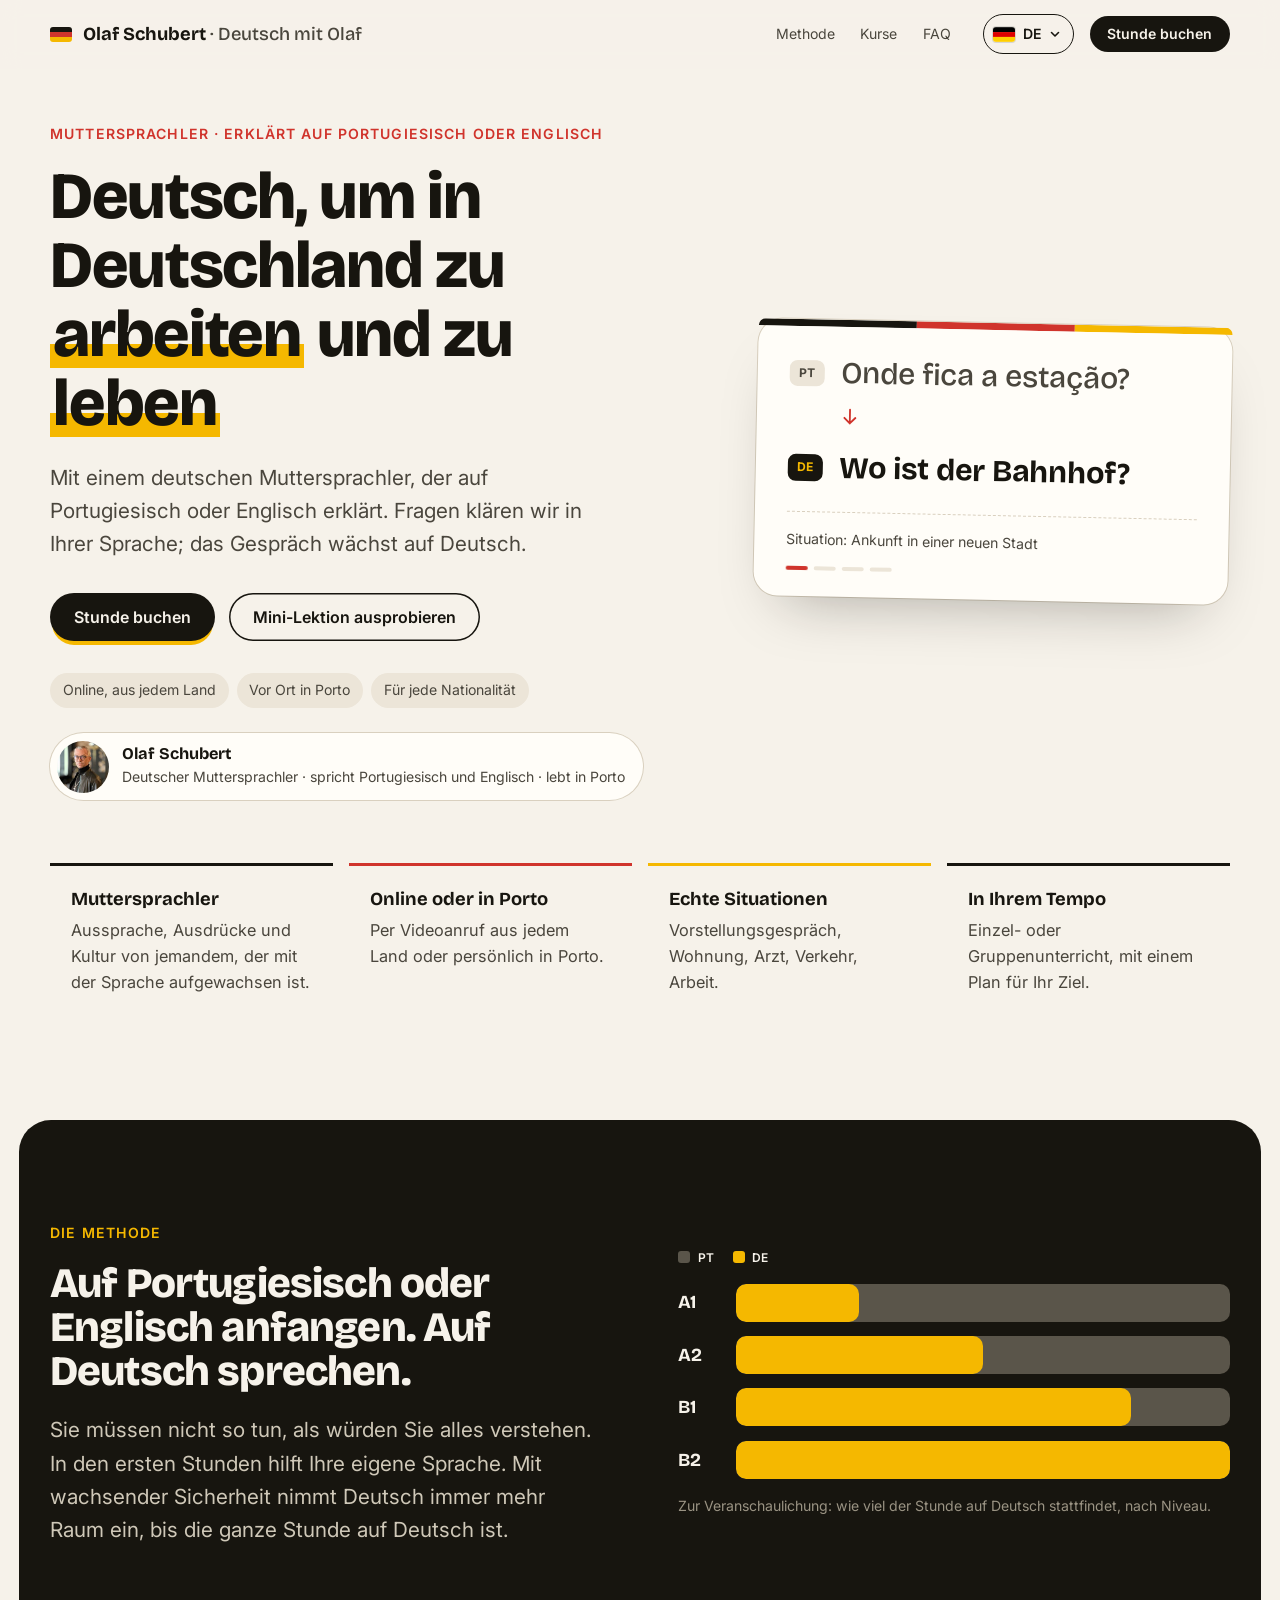
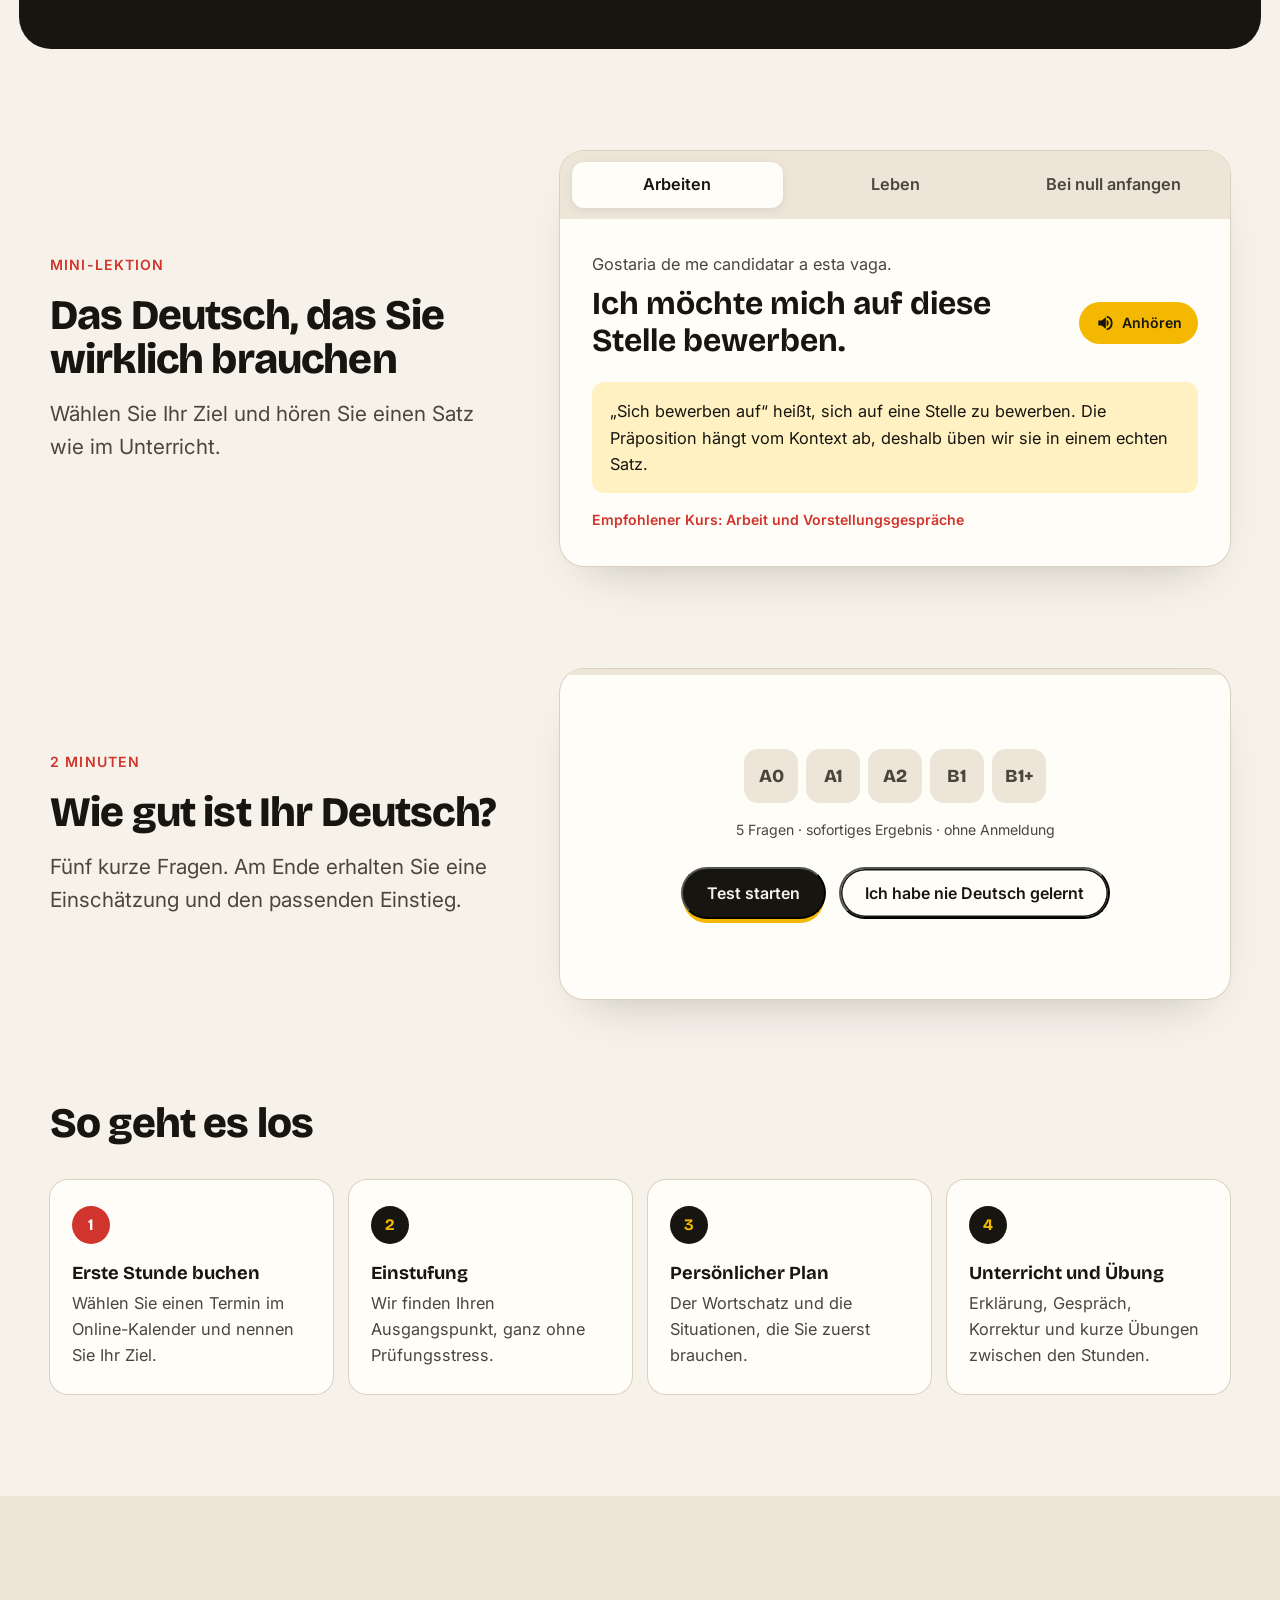
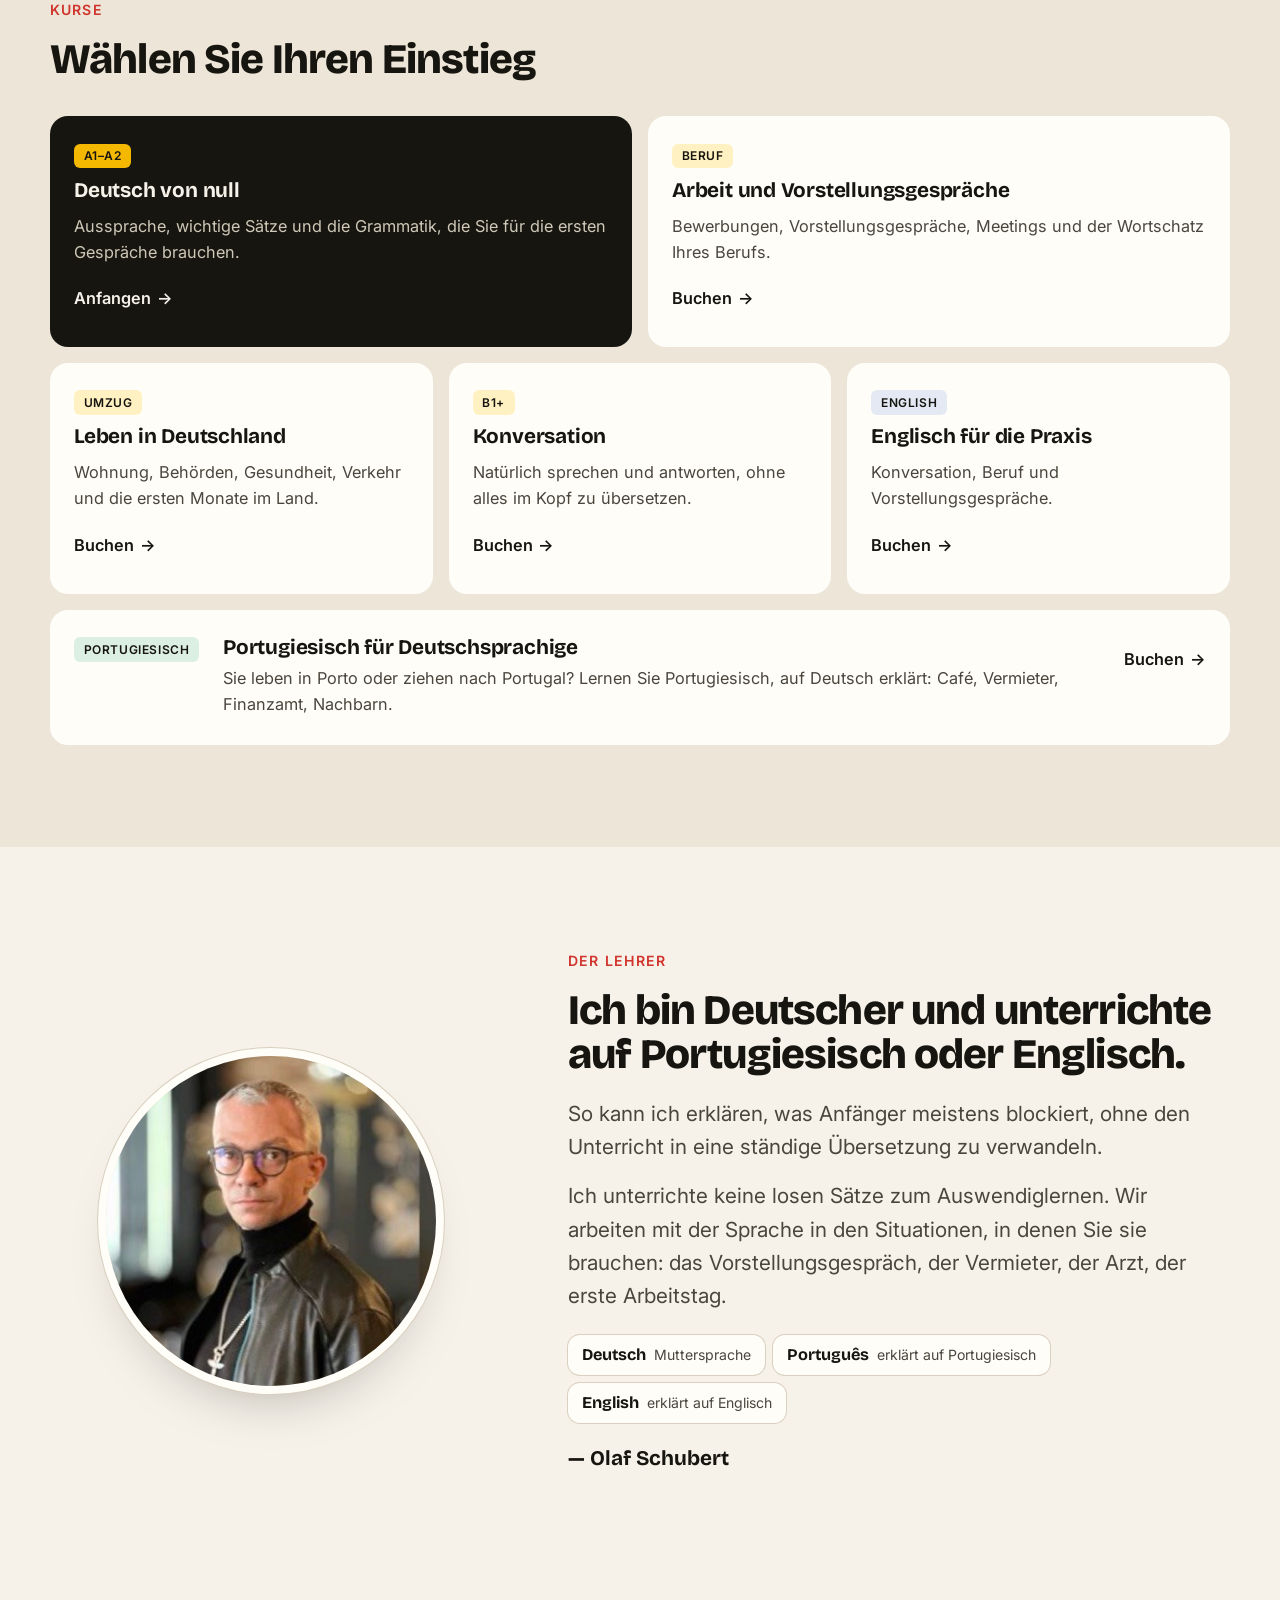
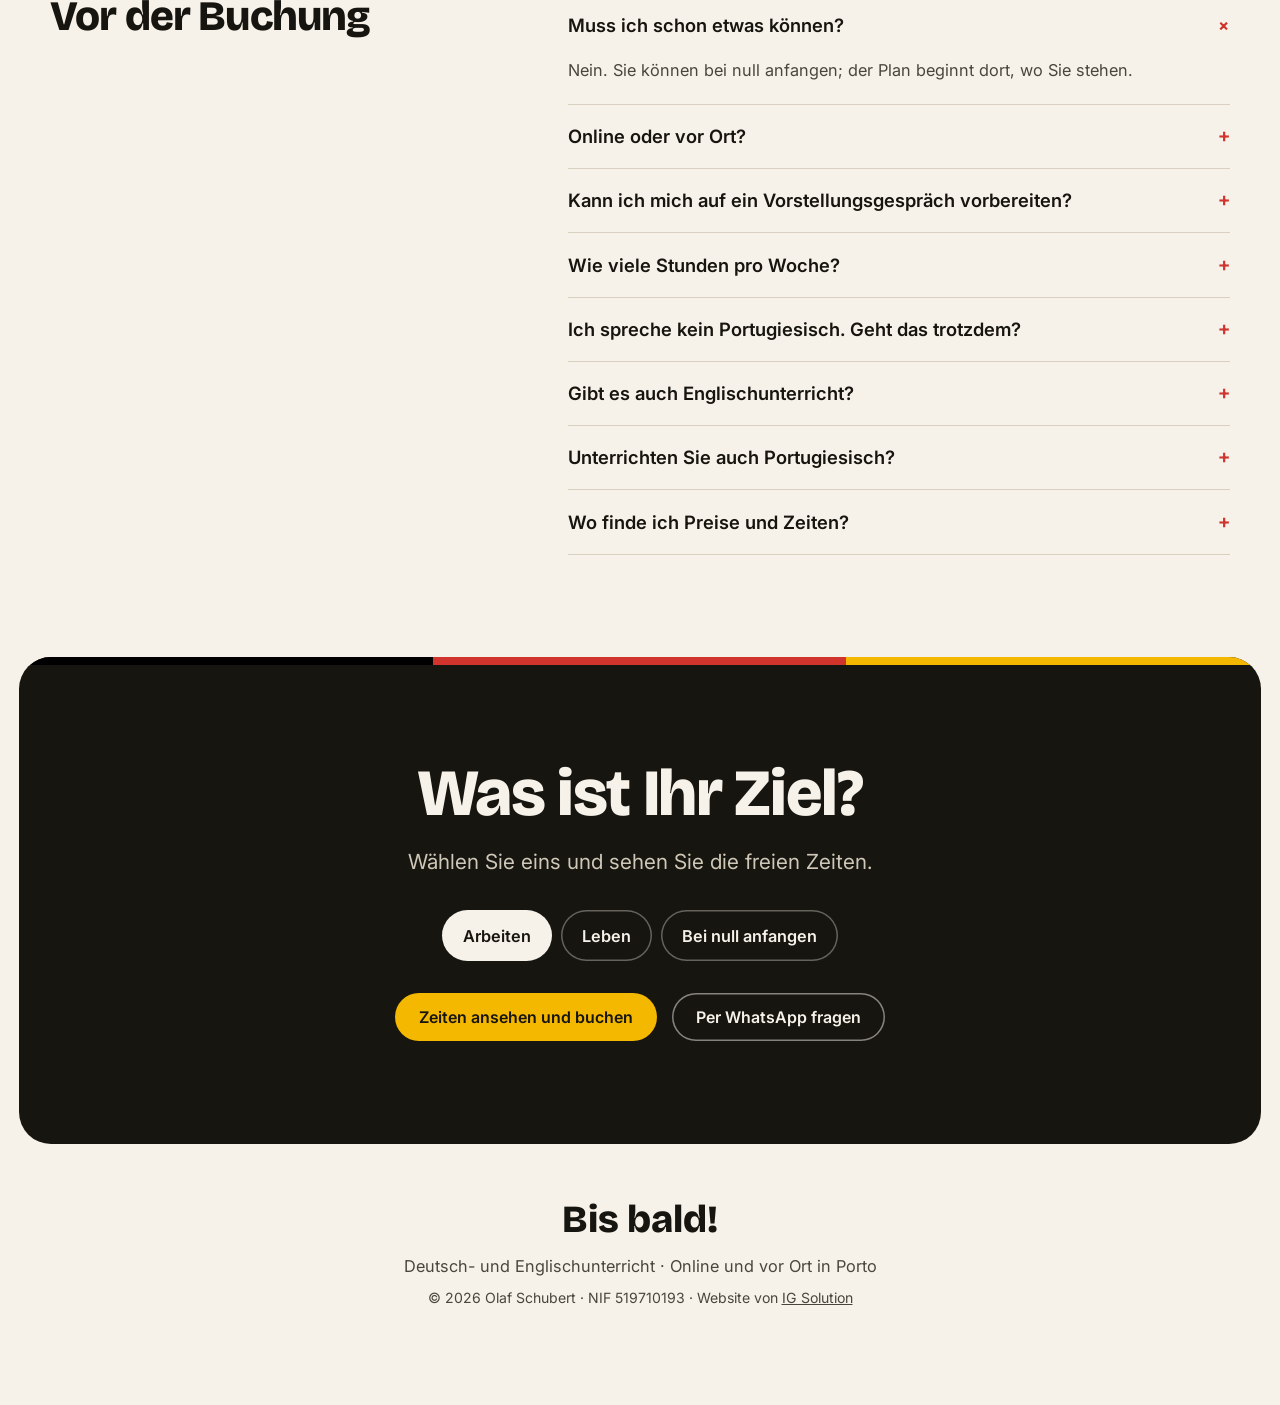
==== de/index.html @ 51dfd5f3 "Site do Olaf Schubert em aulascomolaf.com Co-Authored-By: Claude Opus 5.5 <noreply@anthropic.com>" ====
<!doctype html>
<html lang="de">
<head>
  <meta charset="utf-8">
  <meta name="viewport" content="width=device-width, initial-scale=1">
  <title>Deutschunterricht in Porto und online · Olaf Schubert</title>
  <meta name="description" content="Deutschunterricht mit Olaf Schubert, deutscher Muttersprachler, der auf Portugiesisch oder Englisch erklärt. Vor Ort in Porto oder online, für jede Nationalität.">
  <link rel="canonical" href="https://aulascomolaf.com/de/">
  <link rel="alternate" hreflang="pt" href="https://aulascomolaf.com/">
  <link rel="alternate" hreflang="en" href="https://aulascomolaf.com/en/">
  <link rel="alternate" hreflang="de" href="https://aulascomolaf.com/de/">
  <link rel="alternate" hreflang="x-default" href="https://aulascomolaf.com/">
  <link rel="icon" href="data:image/svg+xml,%3Csvg xmlns=%22http://www.w3.org/2000/svg%22 viewBox=%220 0 30 30%22%3E%3Crect width=%2230%22 height=%2230%22 rx=%227%22 fill=%22%2317150f%22/%3E%3Crect x=%226%22 y=%228%22 width=%2218%22 height=%224.6%22 fill=%22%23000%22/%3E%3Crect x=%226%22 y=%2212.6%22 width=%2218%22 height=%224.6%22 fill=%22%23d0342c%22/%3E%3Crect x=%226%22 y=%2217.2%22 width=%2218%22 height=%224.6%22 fill=%22%23f5b800%22/%3E%3C/svg%3E">
  <meta property="og:title" content="Deutschunterricht in Porto und online · Olaf Schubert">
  <meta property="og:description" content="Deutschunterricht mit Olaf Schubert, deutscher Muttersprachler, der auf Portugiesisch oder Englisch erklärt. Vor Ort in Porto oder online, für jede Nationalität.">
  <meta property="og:locale" content="de_DE">
  <meta property="og:type" content="website">
  <meta property="og:image" content="https://aulascomolaf.com/assets/olaf.jpg">
  <meta property="og:url" content="https://aulascomolaf.com/de/">
  <meta name="theme-color" content="#f6f2ea">
  <link rel="preconnect" href="https://fonts.googleapis.com">
  <link rel="preconnect" href="https://fonts.gstatic.com" crossorigin>
  <link href="https://fonts.googleapis.com/css2?family=Bricolage+Grotesque:opsz,wght@12..96,500;12..96,700;12..96,800&family=Inter:wght@400;500;600&display=swap" rel="stylesheet">
  <link rel="stylesheet" href="../styles.css?v=1794499313">
  <script>document.documentElement.classList.add('js')</script>
  <script type="application/ld+json">
  {
    "@context": "https://schema.org",
    "@type": "Service",
    "name": "Aulas de alemão e inglês com Olaf Schubert",
    "serviceType": "Aulas de alemão e de inglês, online e presenciais",
    "description": "Aulas de alemão para trabalhar e viver na Alemanha, com um professor alemão que explica em português ou inglês. Presenciais no Porto ou online. Também aulas de inglês.",
    "areaServed": [{ "@type": "City", "name": "Porto" }, { "@type": "Country", "name": "Portugal" }, "Online"],
    "availableLanguage": ["pt", "de", "en"],
    "provider": {
      "@type": "Person",
      "name": "Olaf Schubert",
      "jobTitle": "Professor de alemão e inglês",
      "nationality": "DE",
      "knowsLanguage": ["de", "pt", "en"],
      "telephone": "+351965797608",
      "image": "../assets/olaf.jpg"
    }
  }
  </script>
</head>
<body>
  <a class="skip" href="#conteudo">Saltar para o conteúdo</a>

  <header class="top">
    <div class="wrap top__in">
      <a class="brand" href="#inicio" aria-label="Início">
        <span class="brand__flag" aria-hidden="true"><i></i><i></i><i></i></span>
        <span>Olaf Schubert <em data-lang="de">· Deutsch mit Olaf</em></span>
      </a>
      <nav class="top__nav" aria-label="Principal">
        <a href="#metodo"><span data-lang="de">Methode</span></a>
        <a href="#percursos"><span data-lang="de">Kurse</span></a>
        <a href="#perguntas"><span data-lang="de">FAQ</span></a>
      </nav>
      <div class="top__end">
        <details class="lang">
          <summary aria-label="Idioma · Language · Sprache"><svg class="flag" viewBox="0 0 30 20" aria-hidden="true"><rect width="30" height="6.67" fill="#000"/><rect y="6.67" width="30" height="6.67" fill="#dd0000"/><rect y="13.33" width="30" height="6.67" fill="#ffce00"/></svg><span>DE</span><svg class="lang__chev" viewBox="0 0 12 12" width="12" height="12" aria-hidden="true"><path d="M2.5 4.5 6 8l3.5-3.5" fill="none" stroke="currentColor" stroke-width="1.6" stroke-linecap="round" stroke-linejoin="round"/></svg></summary>
          <ul class="lang__menu">
            <li><a href="../" hreflang="pt" lang="pt" data-language="pt"><svg class="flag" viewBox="0 0 30 20" aria-hidden="true"><rect width="12" height="20" fill="#046a38"/><rect x="12" width="18" height="20" fill="#da291c"/><circle cx="12" cy="10" r="4.2" fill="#ffe900" stroke="#fff" stroke-width=".8"/><rect x="10.3" y="7.6" width="3.4" height="4.4" rx=".8" fill="#da291c" stroke="#fff" stroke-width=".6"/></svg><span>Português</span><small>PT</small></a></li>
            <li><a href="../en/" hreflang="en" lang="en" data-language="en"><svg class="flag" viewBox="0 0 60 40" aria-hidden="true"><rect width="60" height="40" fill="#012169"/><path d="M0 0 60 40M60 0 0 40" stroke="#fff" stroke-width="8"/><path d="M0 0 60 40M60 0 0 40" stroke="#c8102e" stroke-width="3"/><path d="M30 0v40M0 20h60" stroke="#fff" stroke-width="12"/><path d="M30 0v40M0 20h60" stroke="#c8102e" stroke-width="7"/></svg><span>English</span><small>EN</small></a></li>
            <li><a href="../de/" hreflang="de" lang="de" data-language="de" aria-current="true"><svg class="flag" viewBox="0 0 30 20" aria-hidden="true"><rect width="30" height="6.67" fill="#000"/><rect y="6.67" width="30" height="6.67" fill="#dd0000"/><rect y="13.33" width="30" height="6.67" fill="#ffce00"/></svg><span>Deutsch</span><small>DE</small></a></li>
          </ul>
        </details>
        <a class="btn btn--small booking-link" href="#marcar"><span data-lang="de">Stunde buchen</span></a>
      </div>
    </div>
  </header>

  <main id="conteudo">
    <!-- HERO -->
    <section class="hero" id="inicio">
      <div class="wrap hero__in">
        <div class="hero__copy">
          <p class="eyebrow">
            
            <span data-lang="de">Muttersprachler · erklärt auf Portugiesisch oder Englisch</span>
          </p>
          <h1>
            
            <span data-lang="de">Deutsch, um in Deutschland zu <mark>arbeiten</mark> und zu <mark>leben</mark></span>
          </h1>
          <p class="hero__lead">
            
            <span data-lang="de">Mit einem deutschen Muttersprachler, der auf Portugiesisch oder Englisch erklärt. Fragen klären wir in Ihrer Sprache; das Gespräch wächst auf Deutsch.</span>
          </p>
          <div class="hero__actions">
            <a class="btn booking-link" href="#marcar">
              
              <span data-lang="de">Stunde buchen</span>
            </a>
            <a class="btn btn--ghost" href="#mini-aula">
              
              <span data-lang="de">Mini-Lektion ausprobieren</span>
            </a>
          </div>
          <ul class="hero__chips">
            <li><span data-lang="de">Online, aus jedem Land</span></li>
            <li><span data-lang="de">Vor Ort in Porto</span></li>
            <li><span data-lang="de">Für jede Nationalität</span></li>
          </ul>
          <div class="teacher-pill">
            <img src="../assets/olaf.jpg" width="56" height="56" alt="" decoding="async">
            <div>
              <strong>Olaf Schubert</strong>
              <span><span data-lang="de">Deutscher Muttersprachler · spricht Portugiesisch und Englisch · lebt in Porto</span></span>
            </div>
          </div>
        </div>

        <figure class="bridge" aria-label="Exemplo: uma frase em português e a mesma em alemão">
          <div class="bridge__bar" aria-hidden="true"><i></i><i></i><i></i></div>
          <div class="bridge__row bridge__row--pt">
            <span class="bridge__tag" data-base-tag>PT</span>
            <p id="bridge-pt">Onde fica a estação?</p>
          </div>
          <div class="bridge__arrow" aria-hidden="true">
            <svg viewBox="0 0 24 24" width="22" height="22"><path d="M12 4v15m0 0-6-6m6 6 6-6" fill="none" stroke="currentColor" stroke-width="2" stroke-linecap="round" stroke-linejoin="round"/></svg>
          </div>
          <div class="bridge__row bridge__row--de">
            <span class="bridge__tag">DE</span>
            <p id="bridge-de" lang="de">Wo ist der Bahnhof?</p>
          </div>
          <p class="bridge__note" id="bridge-note">
            
            <span data-lang="de">Situation: Ankunft in einer neuen Stadt</span>
          </p>
          <div class="bridge__dots" aria-hidden="true"><i></i><i></i><i></i><i></i></div>
        </figure>
      </div>
    </section>

    <!-- FACTS -->
    <section class="facts wrap" aria-label="Porquê este professor">
      <div class="fact" data-reveal>
        <strong><span data-lang="de">Muttersprachler</span></strong>
        <p><span data-lang="de">Aussprache, Ausdrücke und Kultur von jemandem, der mit der Sprache aufgewachsen ist.</span></p>
      </div>
      <div class="fact" data-reveal>
        <strong><span data-lang="de">Online oder in Porto</span></strong>
        <p><span data-lang="de">Per Videoanruf aus jedem Land oder persönlich in Porto.</span></p>
      </div>
      <div class="fact" data-reveal>
        <strong><span data-lang="de">Echte Situationen</span></strong>
        <p><span data-lang="de">Vorstellungsgespräch, Wohnung, Arzt, Verkehr, Arbeit.</span></p>
      </div>
      <div class="fact" data-reveal>
        <strong><span data-lang="de">In Ihrem Tempo</span></strong>
        <p><span data-lang="de">Einzel- oder Gruppenunterricht, mit einem Plan für Ihr Ziel.</span></p>
      </div>
    </section>

    <!-- PONTE PT -> DE -->
    <section class="shift" id="metodo">
      <div class="wrap shift__in">
        <div class="shift__copy" data-reveal>
          <p class="eyebrow"><span data-lang="de">Die Methode</span></p>
          <h2><span data-lang="de">Auf Portugiesisch oder Englisch anfangen. Auf Deutsch sprechen.</span></h2>
          <p><span data-lang="de">Sie müssen nicht so tun, als würden Sie alles verstehen. In den ersten Stunden hilft Ihre eigene Sprache. Mit wachsender Sicherheit nimmt Deutsch immer mehr Raum ein, bis die ganze Stunde auf Deutsch ist.</span></p>
        </div>
        <div class="shift__chart" data-reveal aria-label="Exemplo de como muda a língua da aula ao longo dos níveis">
          <div class="shift__legend" aria-hidden="true">
            <span class="k k--pt" data-base-tag>PT</span><span class="k k--de">DE</span>
          </div>
          <div class="lvl" style="--de:25%"><b>A1</b><div class="lvl__bar"><span></span></div></div>
          <div class="lvl" style="--de:50%"><b>A2</b><div class="lvl__bar"><span></span></div></div>
          <div class="lvl" style="--de:80%"><b>B1</b><div class="lvl__bar"><span></span></div></div>
          <div class="lvl" style="--de:100%"><b>B2</b><div class="lvl__bar"><span></span></div></div>
          <p class="shift__caption"><span data-lang="de">Zur Veranschaulichung: wie viel der Stunde auf Deutsch stattfindet, nach Niveau.</span></p>
        </div>
      </div>
    </section>

    <!-- MINI-AULA -->
    <section class="lesson wrap" id="mini-aula" aria-labelledby="lesson-title">
      <div class="lesson__head" data-reveal>
        <p class="eyebrow"><span data-lang="de">Mini-Lektion</span></p>
        <h2 id="lesson-title"><span data-lang="de">Das Deutsch, das Sie wirklich brauchen</span></h2>
        <p><span data-lang="de">Wählen Sie Ihr Ziel und hören Sie einen Satz wie im Unterricht.</span></p>
      </div>

      <div class="lesson__card" data-reveal>
        <div class="tabs" role="tablist" aria-label="Objetivo">
          <button type="button" role="tab" aria-selected="true" data-goal="work"><span data-lang="de">Arbeiten</span></button>
          <button type="button" role="tab" aria-selected="false" data-goal="life"><span data-lang="de">Leben</span></button>
          <button type="button" role="tab" aria-selected="false" data-goal="start"><span data-lang="de">Bei null anfangen</span></button>
        </div>
        <div class="sheet" role="tabpanel" aria-live="polite">
          <p class="sheet__src" id="phrase-source"></p>
          <div class="sheet__de">
            <p id="phrase-target" lang="de"></p>
            <button type="button" class="listen" id="listen" aria-label="Ouvir em alemão">
              <svg viewBox="0 0 24 24" width="20" height="20" aria-hidden="true"><path d="M4 9v6h4l5 4V5L8 9H4Zm12.5 3a4.5 4.5 0 0 0-2.5-4v8a4.5 4.5 0 0 0 2.5-4Zm-2.5-8.8v2.1a7 7 0 0 1 0 13.4v2.1a9 9 0 0 0 0-17.6Z" fill="currentColor"/></svg>
              <span data-lang="de">Anhören</span>
            </button>
          </div>
          <p class="sheet__why" id="phrase-explanation"></p>
          <p class="sheet__track" id="phrase-track"></p>
        </div>
      </div>
    </section>

    <!-- TESTE DE NÍVEL -->
    <section class="quiz wrap" id="nivel" aria-labelledby="quiz-title">
      <div class="quiz__head" data-reveal>
        <p class="eyebrow"><span data-lang="de">2 Minuten</span></p>
        <h2 id="quiz-title"><span data-lang="de">Wie gut ist Ihr Deutsch?</span></h2>
        <p><span data-lang="de">Fünf kurze Fragen. Am Ende erhalten Sie eine Einschätzung und den passenden Einstieg.</span></p>
      </div>
      <div class="quiz__card" data-reveal>
        <div class="quiz__progress" aria-hidden="true"><span id="quiz-bar"></span></div>
        <div id="quiz-body" aria-live="polite"></div>
      </div>
    </section>

    <!-- COMO FUNCIONA -->
    <section class="steps wrap" aria-labelledby="steps-title">
      <h2 id="steps-title" data-reveal><span data-lang="de">So geht es los</span></h2>
      <ol class="steps__list">
        <li data-reveal><b>1</b><strong><span data-lang="de">Erste Stunde buchen</span></strong><p><span data-lang="de">Wählen Sie einen Termin im Online-Kalender und nennen Sie Ihr Ziel.</span></p></li>
        <li data-reveal><b>2</b><strong><span data-lang="de">Einstufung</span></strong><p><span data-lang="de">Wir finden Ihren Ausgangspunkt, ganz ohne Prüfungsstress.</span></p></li>
        <li data-reveal><b>3</b><strong><span data-lang="de">Persönlicher Plan</span></strong><p><span data-lang="de">Der Wortschatz und die Situationen, die Sie zuerst brauchen.</span></p></li>
        <li data-reveal><b>4</b><strong><span data-lang="de">Unterricht und Übung</span></strong><p><span data-lang="de">Erklärung, Gespräch, Korrektur und kurze Übungen zwischen den Stunden.</span></p></li>
      </ol>
    </section>

    <!-- PERCURSOS -->
    <section class="paths" id="percursos" aria-labelledby="paths-title">
      <div class="wrap">
        <div class="paths__head" data-reveal>
          <p class="eyebrow"><span data-lang="de">Kurse</span></p>
          <h2 id="paths-title"><span data-lang="de">Wählen Sie Ihren Einstieg</span></h2>
        </div>
        <div class="paths__grid">
          <article class="path path--main" data-reveal>
            <span class="path__lvl">A1–A2</span>
            <h3><span data-lang="de">Deutsch von null</span></h3>
            <p><span data-lang="de">Aussprache, wichtige Sätze und die Grammatik, die Sie für die ersten Gespräche brauchen.</span></p>
            <a class="path__link booking-link" data-goal-link="start" href="#marcar"><span data-lang="de">Anfangen</span> →</a>
          </article>
          <article class="path" data-reveal>
            <span class="path__lvl"><span data-lang="de">Beruf</span></span>
            <h3><span data-lang="de">Arbeit und Vorstellungsgespräche</span></h3>
            <p><span data-lang="de">Bewerbungen, Vorstellungsgespräche, Meetings und der Wortschatz Ihres Berufs.</span></p>
            <a class="path__link booking-link" data-goal-link="work" href="#marcar"><span data-lang="de">Buchen</span> →</a>
          </article>
          <article class="path" data-reveal>
            <span class="path__lvl"><span data-lang="de">Umzug</span></span>
            <h3><span data-lang="de">Leben in Deutschland</span></h3>
            <p><span data-lang="de">Wohnung, Behörden, Gesundheit, Verkehr und die ersten Monate im Land.</span></p>
            <a class="path__link booking-link" data-goal-link="life" href="#marcar"><span data-lang="de">Buchen</span> →</a>
          </article>
          <article class="path" data-reveal>
            <span class="path__lvl">B1+</span>
            <h3><span data-lang="de">Konversation</span></h3>
            <p><span data-lang="de">Natürlich sprechen und antworten, ohne alles im Kopf zu übersetzen.</span></p>
            <a class="path__link booking-link" data-goal-link="work" href="#marcar"><span data-lang="de">Buchen</span> →</a>
          </article>
          <article class="path path--en" data-reveal>
            <span class="path__lvl">English</span>
            <h3><span data-lang="de">Englisch für die Praxis</span></h3>
            <p><span data-lang="de">Konversation, Beruf und Vorstellungsgespräche.</span></p>
            <a class="path__link booking-link" data-goal-link="work" href="#marcar"><span data-lang="de">Buchen</span> →</a>
          </article>
          <article class="path path--pt" data-reveal>
            <span class="path__lvl"><span data-lang="de">Portugiesisch</span></span>
            <div class="path__body">
              <h3><span data-lang="de">Portugiesisch für Deutschsprachige</span></h3>
              <p><span data-lang="de">Sie leben in Porto oder ziehen nach Portugal? Lernen Sie Portugiesisch, auf Deutsch erklärt: Café, Vermieter, Finanzamt, Nachbarn.</span></p>
            </div>
            <a class="path__link booking-link" href="#marcar"><span data-lang="de">Buchen</span> →</a>
          </article>
        </div>
      </div>
    </section>

    <!-- PREÇOS: lidos ao vivo da AgendaIG (script.js). Sem agenda ligada, fica escondido. -->
    <section class="prices wrap" id="precos" aria-labelledby="prices-title" hidden>
      <div class="prices__head">
        <p class="eyebrow"><span data-lang="de">Unterricht und Preise</span></p>
        <h2 id="prices-title"><span data-lang="de">Stunde wählen und buchen</span></h2>
        <p><span data-lang="de">Preise und Zeiten immer aktuell, direkt aus Olafs Kalender.</span></p>
      </div>
      <div class="prices__grid" id="prices-grid"></div>
      <div class="plans">
        <h3 class="plans__title"><span data-lang="de">Monatspläne: weniger pro Stunde zahlen</span></h3>
        <p class="plans__lead"><span data-lang="de">Für alle, die dranbleiben wollen. Schreiben Sie Olaf, er trägt Sie ein.</span></p>
        <div class="prices__grid">
          <article class="price">
            <h3><span data-lang="de">Start</span></h3>
            <p class="price__value"><b>90 €</b> <span><span data-lang="de">pro Monat</span></span></p>
            <p class="price__desc"><span data-lang="de">4 Einzelstunden im Monat: eine pro Woche, Deutsch oder Portugiesisch.</span></p>
            <p class="plan__per"><span data-lang="de">22,50 € pro Stunde · 10 € im Monat gespart</span></p>
            <a class="path__link" data-plan="Arranque" href="#marcar"><span data-lang="de">Diesen Plan möchte ich</span> →</a>
          </article>
          <article class="price price--main">
            <h3><span data-lang="de">Intensiv</span></h3>
            <p class="price__value"><b>170 €</b> <span><span data-lang="de">pro Monat</span></span></p>
            <p class="price__desc"><span data-lang="de">8 Einzelstunden im Monat, zwei pro Woche. Wenn es eine Frist gibt: Vorstellungsgespräch, Umzug oder Prüfung.</span></p>
            <p class="plan__per"><span data-lang="de">21,25 € pro Stunde · 30 € im Monat gespart</span></p>
            <a class="path__link" data-plan="Intensivo" href="#marcar"><span data-lang="de">Diesen Plan möchte ich</span> →</a>
          </article>
          <article class="price">
            <h3><span data-lang="de">Gruppe</span></h3>
            <p class="price__value"><b>40 €</b> <span><span data-lang="de">pro Monat</span></span></p>
            <p class="price__desc"><span data-lang="de">4 Gruppenstunden Deutsch im Monat, eine pro Woche, Erklärungen auf Portugiesisch oder Englisch.</span></p>
            <p class="plan__per"><span data-lang="de">10 € pro Stunde · 8 € im Monat gespart</span></p>
            <a class="path__link" data-plan="Grupo" href="#marcar"><span data-lang="de">Diesen Plan möchte ich</span> →</a>
          </article>
        </div>
      </div>
    </section>
    <!-- SOBRE -->
    <section class="about" aria-labelledby="about-title">
      <div class="wrap about__in">
        <figure class="about__photo" data-reveal>
          <img src="../assets/olaf.jpg" width="330" height="330" alt="Olaf Schubert" loading="lazy" decoding="async">
        </figure>
        <div class="about__copy" data-reveal>
          <p class="eyebrow"><span data-lang="de">Der Lehrer</span></p>
          <h2 id="about-title"><span data-lang="de">Ich bin Deutscher und unterrichte auf Portugiesisch oder Englisch.</span></h2>
          <p><span data-lang="de">So kann ich erklären, was Anfänger meistens blockiert, ohne den Unterricht in eine ständige Übersetzung zu verwandeln.</span></p>
          <p><span data-lang="de">Ich unterrichte keine losen Sätze zum Auswendiglernen. Wir arbeiten mit der Sprache in den Situationen, in denen Sie sie brauchen: das Vorstellungsgespräch, der Vermieter, der Arzt, der erste Arbeitstag.</span></p>
          <ul class="langs" aria-label="Línguas">
            <li><b lang="de">Deutsch</b><span data-lang="de">Muttersprache</span></li>
            <li><b lang="pt">Português</b><span data-lang="de">erklärt auf Portugiesisch</span></li>
            <li><b lang="en">English</b><span data-lang="de">erklärt auf Englisch</span></li>
          </ul>

          <p class="about__sign">— Olaf Schubert</p>
        </div>
      </div>
    </section>

    <!-- OPINIÕES (só aparece com dados em build.py) -->

    <!-- FAQ -->
    <section class="faq wrap" id="perguntas" aria-labelledby="faq-title">
      <h2 id="faq-title" data-reveal><span data-lang="de">Vor der Buchung</span></h2>
      <div class="faq__list" data-reveal>
        <details open><summary><span data-lang="de">Muss ich schon etwas können?</span></summary><p><span data-lang="de">Nein. Sie können bei null anfangen; der Plan beginnt dort, wo Sie stehen.</span></p></details>
        <details><summary><span data-lang="de">Online oder vor Ort?</span></summary><p><span data-lang="de">Beides. Online aus jedem Land oder vor Ort in Porto.</span></p></details>
        <details><summary><span data-lang="de">Kann ich mich auf ein Vorstellungsgespräch vorbereiten?</span></summary><p><span data-lang="de">Ja. Der Plan konzentriert sich auf den Wortschatz der Stelle, die Antworten und simulierte Gespräche.</span></p></details>
        <details><summary><span data-lang="de">Wie viele Stunden pro Woche?</span></summary><p><span data-lang="de">Das hängt von Ihrem Ziel und Zeitrahmen ab. Wir legen es in der ersten Stunde fest.</span></p></details>
        <details><summary><span data-lang="de">Ich spreche kein Portugiesisch. Geht das trotzdem?</span></summary><p><span data-lang="de">Ja. Die Erklärungen können auf Englisch sein, der Unterricht passt also für jede Nationalität.</span></p></details>
        <details><summary><span data-lang="de">Gibt es auch Englischunterricht?</span></summary><p><span data-lang="de">Ja, für Konversation, Beruf und Vorstellungsgespräche.</span></p></details>
        <details><summary><span data-lang="de">Unterrichten Sie auch Portugiesisch?</span></summary><p><span data-lang="de">Ja, für Deutschsprachige, mit Erklärungen auf Deutsch.</span></p></details>
        <details><summary><span data-lang="de">Wo finde ich Preise und Zeiten?</span></summary><p><span data-lang="de">Im Buchungskalender, vor der Bestätigung, zusammen mit den Bedingungen für Umbuchung und Stornierung.</span></p></details>
      </div>
    </section>

    <!-- CTA -->
    <section class="cta" id="marcar" aria-labelledby="cta-title">
      <div class="wrap cta__in" data-reveal>
        <h2 id="cta-title"><span data-lang="de">Was ist Ihr Ziel?</span></h2>
        <p><span data-lang="de">Wählen Sie eins und sehen Sie die freien Zeiten.</span></p>
        <fieldset class="goals">
          <legend class="sr"><span data-lang="de">Ziel</span></legend>
          <label><input type="radio" name="goal" value="work" checked><span><span data-lang="de">Arbeiten</span></span></label>
          <label><input type="radio" name="goal" value="life"><span><span data-lang="de">Leben</span></span></label>
          <label><input type="radio" name="goal" value="start"><span><span data-lang="de">Bei null anfangen</span></span></label>
        </fieldset>
        <div class="cta__actions">
          <a class="btn btn--light" id="agenda-link" href="https://agendaig.com" target="_blank" rel="noopener"><span data-lang="de">Zeiten ansehen und buchen</span></a>
          <a class="btn btn--line" id="whatsapp-link" href="https://wa.me/" target="_blank" rel="noopener"><span data-lang="de">Per WhatsApp fragen</span></a>
        </div>
      </div>
    </section>
  </main>

  <footer class="foot">
    <div class="wrap foot__in">
      <p class="foot__bye" lang="de">Bis bald!</p>
      <p><span data-lang="de">Deutsch- und Englischunterricht · Online und vor Ort in Porto</span></p>
      <p class="foot__small">© 2026 Olaf Schubert · NIF 519710193 · <span data-lang="de">Website von</span> <a href="https://igsolutiondigital.com" target="_blank" rel="noopener">IG Solution</a></p>
    </div>
  </footer>

  <a class="float-cta booking-link" href="#marcar"><span data-lang="de">Stunde buchen</span></a>

  <script src="../script.js?v=1794499313"></script>
</body>
</html>
---- styles.css ----
:root {
  --paper: #f6f2ea;
  --paper-2: #ece5d8;
  --card: #fffdf8;
  --ink: #17150f;
  --ink-2: #4a463d;
  --line: #d9d0bf;
  --red: #d0342c;
  --gold: #f5b800;
  --gold-soft: #fff1c2;

  --display: "Bricolage Grotesque", system-ui, sans-serif;
  --text: "Inter", system-ui, sans-serif;

  /* uma só escala */
  --fs-h1: clamp(2.5rem, 4.4vw + .6rem, 4.6rem);
  --fs-h2: clamp(1.9rem, 2.4vw + .7rem, 3rem);
  --fs-h3: 1.3rem;
  --fs-lead: clamp(1.08rem, .5vw + .95rem, 1.3rem);
  --fs-card: 1.15rem;  /* títulos de cartões, perguntas */
  --fs-body: 1.02rem;
  --fs-small: .88rem;
  --fs-tag: .75rem;    /* etiquetas: PT, DE, A1–A2 */

  --gap: clamp(4.5rem, 8vw, 7.5rem);
  --radius: 18px;
  --ease: cubic-bezier(.2, .7, .2, 1);
}

*, *::before, *::after { box-sizing: border-box; }
html { scroll-behavior: smooth; scroll-padding-top: 80px; }
body {
  margin: 0;
  background: var(--paper);
  color: var(--ink);
  font: 400 var(--fs-body)/1.6 var(--text);
  -webkit-font-smoothing: antialiased;
  overflow-x: hidden;
}
h1, h2, h3 { font-family: var(--display); font-weight: 800; line-height: 1.05; letter-spacing: -.02em; margin: 0; }
h2 { font-size: var(--fs-h2); }
h3 { font-size: var(--fs-h3); font-weight: 700; letter-spacing: -.01em; }
p { margin: 0; }
a { color: inherit; }
[hidden] { display: none !important; }
.wrap { width: min(1180px, 100% - 2.5rem); margin-inline: auto; }
.sr { position: absolute; width: 1px; height: 1px; overflow: hidden; clip: rect(0 0 0 0); }
.skip { position: absolute; left: -999px; top: 0; background: var(--ink); color: var(--paper); padding: .6rem 1rem; z-index: 99; }
.skip:focus { left: 1rem; }
:focus-visible { outline: 3px solid var(--gold); outline-offset: 3px; border-radius: 6px; }

.eyebrow {
  font-size: var(--fs-small); font-weight: 600; letter-spacing: .08em; text-transform: uppercase;
  color: var(--red); margin-bottom: 1rem;
}

/* ---------- botões ---------- */
.btn {
  display: inline-flex; align-items: center; gap: .6rem;
  padding: 1rem 1.5rem; border-radius: 999px;
  background: var(--ink); color: var(--paper);
  font: 600 1rem/1 var(--text); text-decoration: none;
  transition: transform .25s var(--ease), background .25s, box-shadow .25s;
  box-shadow: 0 6px 0 -2px var(--gold);
}
.btn:hover { transform: translateY(-2px); box-shadow: 0 9px 0 -2px var(--gold); }
.btn small { font-weight: 500; font-size: var(--fs-tag); background: var(--gold); color: var(--ink); padding: .25rem .5rem; border-radius: 999px; }
.btn--ghost { background: transparent; color: var(--ink); box-shadow: inset 0 0 0 1.5px var(--ink); }
.btn--ghost:hover { background: var(--ink); color: var(--paper); box-shadow: inset 0 0 0 1.5px var(--ink); }
.btn--small { padding: .7rem 1.1rem; font-size: var(--fs-small); box-shadow: none; }
.btn--small:hover { box-shadow: none; background: var(--red); }
.btn--light { background: var(--gold); color: var(--ink); box-shadow: none; }
.btn--light:hover { box-shadow: none; background: #ffd23d; }
.btn--line { background: transparent; color: var(--paper); box-shadow: inset 0 0 0 1.5px rgba(246,242,234,.5); }
.btn--line:hover { box-shadow: inset 0 0 0 1.5px var(--paper); }

/* ---------- topo ---------- */
.top { position: sticky; top: 0; z-index: 20; background: rgba(246,242,234,.86); backdrop-filter: blur(10px); border-bottom: 1px solid transparent; transition: border-color .3s; }
.top.is-scrolled { border-color: var(--line); }
.top__in { display: flex; align-items: center; gap: 2rem; height: 68px; }
.brand { display: flex; align-items: center; gap: .7rem; text-decoration: none; font: 700 1.15rem/1 var(--display); }
.brand em { font-style: normal; font-weight: 500; color: var(--ink-2); }
.brand__flag { display: grid; grid-template-rows: repeat(3, 5px); width: 22px; border-radius: 3px; overflow: hidden; }
.brand__flag i:nth-child(1) { background: var(--ink); }
.brand__flag i:nth-child(2) { background: var(--red); }
.brand__flag i:nth-child(3) { background: var(--gold); }
.top__nav { display: flex; gap: 1.6rem; margin-left: auto; }
.top__nav a { text-decoration: none; font-size: var(--fs-small); color: var(--ink-2); }
.top__nav a:hover { color: var(--ink); }
.top__end { display: flex; align-items: center; gap: 1rem; }
/* seletor de língua: botão com bandeira, lista vertical */
.lang { position: relative; }
.lang summary { list-style: none; display: flex; align-items: center; gap: .45rem; min-height: 40px; padding: 0 .75rem 0 .6rem; border: 1.5px solid var(--ink); border-radius: 999px; font: 600 var(--fs-small)/1 var(--text); color: var(--ink); cursor: pointer; user-select: none; }
.lang summary::-webkit-details-marker { display: none; }
.lang summary:hover { background: var(--paper-2); }
.lang summary:focus-visible, .lang a:focus-visible { outline: 2px solid var(--ink); outline-offset: 2px; }
.lang__chev { transition: transform .2s ease; }
.lang[open] .lang__chev { transform: rotate(180deg); }
.flag { width: 22px; height: 15px; flex: none; border-radius: 3px; box-shadow: 0 0 0 1px rgba(0,0,0,.12); }
.lang__menu { position: absolute; right: 0; top: calc(100% + .5rem); z-index: 40; display: flex; flex-direction: column; gap: 2px; min-width: 190px; margin: 0; padding: .35rem; list-style: none; background: var(--card); border-radius: 14px; box-shadow: 0 0 0 1px var(--line), 0 14px 34px rgba(0,0,0,.14); }
.lang[open] .lang__menu { animation: lang-in .16s ease-out; }
@keyframes lang-in { from { opacity: 0; transform: translateY(-4px); } }
.lang__menu a { display: flex; align-items: center; gap: .7rem; min-height: 44px; padding: 0 .75rem; border-radius: 10px; color: var(--ink); text-decoration: none; font-size: var(--fs-body); }
.lang__menu a:hover { background: var(--paper-2); }
.lang__menu small { margin-left: auto; font: 600 var(--fs-tag)/1 var(--text); color: var(--ink-2); letter-spacing: .04em; }
.lang__menu a[aria-current="true"] { background: var(--paper-2); font-weight: 600; }
.lang__menu a[aria-current="true"] small::before { content: "✓ "; color: var(--ink); }
@media (prefers-reduced-motion: reduce) { .lang__chev { transition: none; } .lang[open] .lang__menu { animation: none; } }

/* cartão do professor no topo */
.teacher-pill { display: inline-flex; align-items: center; gap: .8rem; margin-top: 1.6rem; padding: .45rem 1.1rem .45rem .45rem; border-radius: 999px; background: var(--card); box-shadow: 0 0 0 1px var(--line); }
.teacher-pill img { width: 52px; height: 52px; border-radius: 50%; object-fit: cover; }
.teacher-pill strong { display: block; font: 700 var(--fs-body)/1.2 var(--display); }
.teacher-pill span { font-size: var(--fs-small); color: var(--ink-2); }

/* línguas que fala */
.langs { list-style: none; padding: 0; margin: 1.4rem 0 1.2rem; display: flex; flex-wrap: wrap; gap: .5rem; }
.langs li { display: flex; align-items: baseline; gap: .45rem; padding: .55rem .9rem; border-radius: 12px; background: var(--card); box-shadow: 0 0 0 1px var(--line); font-size: var(--fs-small); color: var(--ink-2); }
.langs b { font: 700 var(--fs-body)/1 var(--display); color: var(--ink); }

/* teste de nível */
.quiz { display: grid; grid-template-columns: .8fr 1.2fr; gap: clamp(2rem, 5vw, 5rem); align-items: center; padding-bottom: var(--gap); }
.quiz__head h2 { margin-bottom: 1rem; }
.quiz__head p:not(.eyebrow) { color: var(--ink-2); font-size: var(--fs-lead); }
.quiz__card { position: relative; background: var(--card); border-radius: 24px; padding: 2.2rem 2rem; min-height: 330px; display: flex; flex-direction: column; justify-content: center; box-shadow: 0 0 0 1px var(--line), 0 24px 50px -30px rgba(23,21,15,.3); overflow: hidden; }
.quiz__progress { position: absolute; inset: 0 0 auto; height: 6px; background: var(--paper-2); }
.quiz__progress span { display: block; height: 100%; width: 0; background: var(--red); transition: width .5s var(--ease); }
#quiz-body > * { animation: quiz-in .45s var(--ease) both; }
@keyframes quiz-in { from { opacity: 0; transform: translateY(10px); } }
.quiz__scale { display: flex; justify-content: center; gap: .5rem; margin-bottom: 1rem; }
.quiz__scale span { display: grid; place-items: center; min-width: 54px; height: 54px; padding: 0 .5rem; border-radius: 14px; background: var(--paper-2); font: 800 1.15rem/1 var(--display); color: var(--ink-2); animation: lvl-pulse 5s var(--ease) infinite; animation-delay: calc(var(--i) * .5s); }
@keyframes lvl-pulse { 0%, 30%, 100% { background: var(--paper-2); color: var(--ink-2); transform: none; } 10% { background: var(--ink); color: var(--gold); transform: translateY(-4px); } }
.quiz__meta { text-align: center; font-size: var(--fs-small); color: var(--ink-2); margin-bottom: 1.6rem; }
.quiz__start, .quiz__acts { display: flex; flex-wrap: wrap; gap: .8rem; }
.quiz__start { justify-content: center; }
.quiz__count { font-size: var(--fs-small); font-weight: 600; color: var(--red); margin-bottom: .8rem; }
.quiz__q { font: 700 clamp(1.35rem, 1.3vw + .8rem, 1.9rem)/1.2 var(--display); margin-bottom: 1.4rem; }
.quiz__opts { display: grid; gap: .6rem; }
.quiz__opt { text-align: left; min-height: 52px; padding: .85rem 1.1rem; border-radius: 14px; border: 0; background: var(--paper); box-shadow: inset 0 0 0 1.5px var(--line); font: 600 1rem/1.3 var(--text); color: var(--ink); cursor: pointer; transition: box-shadow .2s, background .2s, transform .2s; }
.quiz__opt:hover:not(:disabled) { box-shadow: inset 0 0 0 1.5px var(--ink); transform: translateX(3px); }
.quiz__opt:disabled { cursor: default; }
.quiz__opt.is-right { background: #e3f2df; box-shadow: inset 0 0 0 2px #2f8a3e; }
.quiz__opt.is-wrong { background: #fbe4e2; box-shadow: inset 0 0 0 2px var(--red); }
.quiz__fb { margin-top: 1rem; font-weight: 600; }
.quiz__fb.is-right { color: #2f8a3e; }
.quiz__fb.is-wrong { color: var(--red); }
.quiz__result h3 { font-size: 1.6rem; margin: .9rem 0 .5rem; }
.quiz__result p { color: var(--ink-2); }
.quiz__lvl { display: inline-grid; place-items: center; min-width: 64px; height: 64px; padding: 0 .6rem; border-radius: 18px; background: var(--ink); color: var(--gold); font: 800 1.6rem/1 var(--display); }
.quiz__note { font-size: var(--fs-small); margin: .8rem 0 1.4rem; }

/* ---------- hero ---------- */
.hero { padding: clamp(2.5rem, 6vh, 4.5rem) 0 clamp(3rem, 7vh, 5rem); }
.hero__in { display: grid; grid-template-columns: 1.15fr .85fr; gap: clamp(2rem, 5vw, 5rem); align-items: center; }
.hero h1 { font-size: var(--fs-h1); margin-bottom: 1.4rem; }
.hero mark {
  background: linear-gradient(transparent 62%, var(--gold) 62%, var(--gold) 92%, transparent 92%);
  color: inherit; padding: 0 .05em;
  background-size: 0% 100%; background-repeat: no-repeat;
  animation: mark 1s var(--ease) .5s forwards;
}
.hero mark + mark, .hero h1 mark:nth-of-type(2) { animation-delay: .85s; }
@keyframes mark { to { background-size: 100% 100%; } }
.hero__lead { font-size: var(--fs-lead); color: var(--ink-2); max-width: 34rem; margin-bottom: 2rem; }
.hero__actions { display: flex; flex-wrap: wrap; gap: .9rem; margin-bottom: 2rem; }
.hero__chips { list-style: none; padding: 0; margin: 0; display: flex; flex-wrap: wrap; gap: .5rem; }
.hero__chips li { font-size: var(--fs-small); padding: .4rem .8rem; border-radius: 999px; background: var(--paper-2); color: var(--ink-2); }

/* cartão PT → DE */
.bridge {
  position: relative; margin: 0;
  background: var(--card); border-radius: 24px; padding: 2.2rem 2rem 1.6rem;
  box-shadow: 0 30px 60px -30px rgba(23,21,15,.35), 0 0 0 1px var(--line);
  transform: rotate(1.2deg);
  animation: float 7s ease-in-out infinite;
}
@keyframes float { 50% { transform: rotate(1.2deg) translateY(-8px); } }
.bridge__bar { position: absolute; inset: 0 0 auto; height: 7px; display: grid; grid-template-columns: repeat(3, 1fr); border-radius: 24px 24px 0 0; overflow: hidden; }
.bridge__bar i:nth-child(1) { background: var(--ink); }
.bridge__bar i:nth-child(2) { background: var(--red); }
.bridge__bar i:nth-child(3) { background: var(--gold); }
.bridge__row { display: grid; grid-template-columns: auto 1fr; gap: 1rem; align-items: start; }
.bridge__tag { font: 700 var(--fs-tag)/1 var(--text); letter-spacing: .06em; padding: .45rem .55rem; border-radius: 8px; background: var(--paper-2); color: var(--ink-2); margin-top: .35rem; }
.bridge__row--de .bridge__tag { background: var(--ink); color: var(--gold); }
.bridge__row p { font: 700 clamp(1.35rem, 1.4vw + .8rem, 1.9rem)/1.2 var(--display); transition: opacity .45s, transform .45s var(--ease), filter .45s; }
.bridge__row--pt p { color: var(--ink-2); font-weight: 500; }
.bridge__row p.is-out { opacity: 0; transform: translateY(10px); filter: blur(4px); }
.bridge__arrow { color: var(--red); margin: .9rem 0 .9rem 3.1rem; animation: nudge 1.6s ease-in-out infinite; }
@keyframes nudge { 50% { transform: translateY(4px); } }
.bridge__note { margin-top: 1.6rem; padding-top: 1rem; border-top: 1px dashed var(--line); font-size: var(--fs-small); color: var(--ink-2); transition: opacity .45s; }
.bridge__note.is-out { opacity: 0; }
.bridge__dots { display: flex; gap: 6px; margin-top: 1rem; }
.bridge__dots i { width: 22px; height: 4px; border-radius: 4px; background: var(--paper-2); overflow: hidden; position: relative; }
.bridge__dots i.is-on::after { content: ""; position: absolute; inset: 0; background: var(--red); transform-origin: left; animation: fill var(--dur, 4.2s) linear forwards; }
.bridge__dots i.is-done { background: var(--ink); }
@keyframes fill { from { transform: scaleX(0); } to { transform: scaleX(1); } }

/* ---------- factos ---------- */
.facts { display: grid; grid-template-columns: repeat(4, 1fr); gap: 1rem; padding-bottom: var(--gap); }
.fact { padding: 1.4rem 1.3rem; border-top: 3px solid var(--ink); }
.fact:nth-child(2) { border-color: var(--red); }
.fact:nth-child(3) { border-color: var(--gold); }
.fact strong { display: block; font: 700 var(--fs-card)/1.2 var(--display); margin-bottom: .4rem; }
.fact p { color: var(--ink-2); }

/* ---------- método (escuro) ---------- */
.shift { background: var(--ink); color: var(--paper); padding: var(--gap) 0; border-radius: 32px; margin: 0 clamp(.5rem, 1.5vw, 1.25rem); }
.shift__in { display: grid; grid-template-columns: 1fr 1fr; gap: clamp(2rem, 6vw, 6rem); align-items: center; }
.shift .eyebrow { color: var(--gold); }
.shift h2 { margin-bottom: 1.3rem; }
.shift__copy p:not(.eyebrow) { color: #cfc8b8; font-size: var(--fs-lead); }
.shift__legend { display: flex; gap: 1.2rem; margin-bottom: 1.2rem; font: 600 var(--fs-tag)/1 var(--text); }
.k::before { content: ""; display: inline-block; width: 12px; height: 12px; border-radius: 3px; margin-right: .45rem; vertical-align: -1px; }
.k--pt::before { background: #5a554a; }
.k--de::before { background: var(--gold); }
.lvl { display: grid; grid-template-columns: 2.6rem 1fr; align-items: center; gap: 1rem; margin-bottom: .9rem; }
.lvl b { font: 700 var(--fs-card)/1 var(--display); }
.lvl__bar { height: 38px; border-radius: 10px; background: #5a554a; overflow: hidden; }
.lvl__bar span { display: block; height: 100%; width: 0; background: var(--gold); border-radius: 10px; transition: width 1.3s var(--ease); }
.shift__chart.is-in .lvl__bar span { width: var(--de); }
.shift__chart.is-in .lvl:nth-of-type(3) span { transition-delay: .15s; }
.shift__chart.is-in .lvl:nth-of-type(4) span { transition-delay: .3s; }
.shift__chart.is-in .lvl:nth-of-type(5) span { transition-delay: .45s; }
.shift__caption { margin-top: 1rem; font-size: var(--fs-small); color: #9a9383; }

/* ---------- mini-aula ---------- */
.lesson { padding: var(--gap) 0; display: grid; grid-template-columns: .8fr 1.2fr; gap: clamp(2rem, 5vw, 5rem); align-items: center; }
.lesson__head h2 { margin-bottom: 1rem; }
.lesson__head p:not(.eyebrow) { color: var(--ink-2); font-size: var(--fs-lead); }
.lesson__card { background: var(--card); border-radius: 24px; box-shadow: 0 0 0 1px var(--line), 0 24px 50px -30px rgba(23,21,15,.3); overflow: hidden; }
.tabs { display: flex; gap: .4rem; padding: .7rem; background: var(--paper-2); }
.tabs button { flex: 1; border: 0; background: transparent; padding: .85rem .6rem; border-radius: 12px; font: 600 var(--fs-body)/1.1 var(--text); color: var(--ink-2); cursor: pointer; transition: background .25s, color .25s; }
.tabs button:hover { color: var(--ink); }
.tabs button[aria-selected="true"] { background: var(--card); color: var(--ink); box-shadow: 0 2px 8px rgba(23,21,15,.08); }
.sheet { padding: 2rem 2rem 2.2rem; }
.sheet > * { transition: opacity .35s, transform .35s var(--ease); }
.sheet.is-swapping > * { opacity: 0; transform: translateY(6px); }
.sheet__src { color: var(--ink-2); font-size: var(--fs-body); margin-bottom: .6rem; }
.sheet__de { display: flex; align-items: center; justify-content: space-between; gap: 1rem; margin-bottom: 1.4rem; }
.sheet__de p { font: 700 clamp(1.45rem, 1.5vw + .8rem, 2.1rem)/1.15 var(--display); }
.listen { flex: none; display: inline-flex; align-items: center; gap: .45rem; border: 0; cursor: pointer; background: var(--gold); color: var(--ink); padding: .7rem 1rem; border-radius: 999px; font: 600 var(--fs-small)/1 var(--text); transition: transform .2s; }
.listen:hover { transform: scale(1.05); }
.listen.is-playing { background: var(--red); color: #fff; }
.sheet__why { padding: 1rem 1.1rem; background: var(--gold-soft); border-radius: 12px; color: var(--ink); margin-bottom: 1rem; }
.sheet__track { font-size: var(--fs-small); font-weight: 600; color: var(--red); }

/* ---------- passos ---------- */
.steps { padding-bottom: var(--gap); }
.steps h2 { margin-bottom: 2.2rem; }
.steps__list { list-style: none; margin: 0; padding: 0; display: grid; grid-template-columns: repeat(4, 1fr); gap: 1rem; counter-reset: s; }
.steps__list li { position: relative; padding: 1.6rem 1.4rem; background: var(--card); border-radius: var(--radius); box-shadow: 0 0 0 1px var(--line); }
.steps__list b { display: grid; place-items: center; width: 38px; height: 38px; border-radius: 50%; background: var(--ink); color: var(--gold); font: 700 1rem/1 var(--display); margin-bottom: 1.1rem; }
.steps__list li:first-child b { background: var(--red); color: #fff; }
.steps__list strong { display: block; font: 700 var(--fs-card)/1.2 var(--display); margin-bottom: .4rem; }
.steps__list p { color: var(--ink-2); }

/* ---------- percursos ---------- */
.paths { background: var(--paper-2); padding: var(--gap) 0; }
.paths__head { margin-bottom: 2.2rem; }
.paths__grid { display: grid; grid-template-columns: repeat(6, 1fr); gap: 1rem; }
.path { grid-column: span 2; display: flex; flex-direction: column; gap: .7rem; padding: 1.7rem 1.5rem; background: var(--card); border-radius: var(--radius); transition: transform .3s var(--ease), box-shadow .3s; }
.path:hover { transform: translateY(-4px); box-shadow: 0 20px 40px -24px rgba(23,21,15,.35); }
.path--main { grid-column: span 3; background: var(--ink); color: var(--paper); }
.path--main p { color: #cfc8b8 !important; }
.path:nth-child(2) { grid-column: span 3; }
.path__lvl { align-self: flex-start; font: 600 var(--fs-tag)/1 var(--text); letter-spacing: .05em; text-transform: uppercase; padding: .4rem .6rem; border-radius: 6px; background: var(--gold-soft); color: var(--ink); }
.path--main .path__lvl { background: var(--gold); }
.path--en .path__lvl { background: #e4e9f4; }
.path--pt { grid-column: 1 / -1; flex-direction: row; align-items: center; gap: 1.5rem; }
.path--pt .path__lvl { background: #dcefe3; }
.path--pt .path__body { flex: 1; display: flex; flex-direction: column; gap: .4rem; }
.path p { color: var(--ink-2); flex: 1; }
.path__link { align-self: flex-start; display: inline-flex; align-items: center; gap: .35rem; min-height: 44px; font-weight: 600; text-decoration: none; }
.path__link:hover { color: var(--red); }
.path--main .path__link:hover { color: var(--gold); }

/* ---------- preços (só com dados) ---------- */
.prices { padding-top: var(--gap); }
.prices__head { margin-bottom: 2.2rem; max-width: 40rem; }
.prices__head h2 { margin-bottom: .8rem; }
.prices__head p:not(.eyebrow) { color: var(--ink-2); font-size: var(--fs-lead); }
.prices__grid { display: grid; grid-template-columns: repeat(auto-fit, minmax(240px, 1fr)); gap: 1rem; }
.price { display: flex; flex-direction: column; gap: .7rem; padding: 1.8rem 1.6rem; border-radius: var(--radius); background: var(--card); box-shadow: 0 0 0 1px var(--line); }
.price--main { background: var(--ink); color: var(--paper); box-shadow: 0 0 0 3px var(--gold); }
.price__value b { font: 800 2.4rem/1 var(--display); }
.price__value span { color: var(--ink-2); font-size: var(--fs-small); }
.price--main .price__value span, .price--main li { color: #cfc8b8; }
.price ul { margin: 0; padding-left: 1.1rem; color: var(--ink-2); flex: 1; }
.price__desc { color: var(--ink-2); flex: 1; }
.price--main .price__desc { color: #cfc8b8; }
.price--main .path__link:hover { color: var(--gold); }
.plans { margin-top: 3rem; }
.plans__title { font-size: var(--fs-h3); margin-bottom: .5rem; }
.plans__lead { color: var(--ink-2); margin: 0 0 1.4rem; }
.plan__per { margin: 0; font-size: var(--fs-small); font-weight: 600; color: var(--ink); }
.price--main .plan__per { color: var(--gold); }

/* ---------- opiniões (só com dados) ---------- */
.reviews { padding-bottom: var(--gap); }
.reviews h2 { margin-bottom: 2rem; }
.reviews__grid { display: grid; grid-template-columns: repeat(auto-fit, minmax(260px, 1fr)); gap: 1rem; }
.review { margin: 0; padding: 1.8rem 1.6rem; border-radius: var(--radius); background: var(--card); box-shadow: 0 0 0 1px var(--line); border-top: 4px solid var(--gold); }
.review blockquote { margin: 0 0 1.1rem; font: 500 var(--fs-card)/1.5 var(--text); }
.review figcaption { font-size: var(--fs-small); color: var(--ink-2); }

/* ---------- formação (só com dados) ---------- */
.creds { margin: 0 0 1.2rem; }
.creds p { font-size: var(--fs-small) !important; font-weight: 600; color: var(--red) !important; margin-bottom: .4rem !important; text-transform: uppercase; letter-spacing: .06em; }
.creds ul { margin: 0; padding-left: 1.1rem; color: var(--ink); }

/* ---------- sobre ---------- */
.about { padding: var(--gap) 0; }
.about__in { display: grid; grid-template-columns: .8fr 1.2fr; gap: clamp(2rem, 6vw, 6rem); align-items: center; }
.about__photo { margin: 0; aspect-ratio: 4 / 5; border-radius: 24px; overflow: hidden; position: relative; background: var(--paper-2); }
.about__photo::after { content: ""; position: absolute; inset: auto 0 0; height: 7px; background: linear-gradient(90deg, var(--ink) 33.3%, var(--red) 33.3% 66.6%, var(--gold) 66.6%); }
.about__placeholder { height: 100%; display: grid; place-items: center; color: var(--ink-2); font-size: var(--fs-small); border: 2px dashed var(--line); border-radius: 24px; }
.about__photo img { width: 100%; height: 100%; object-fit: cover; }
/* foto provisória (recorte redondo do contacto) */
.about__photo:has(img) { aspect-ratio: 1; border-radius: 50%; max-width: 360px; justify-self: center; box-shadow: 0 0 0 8px var(--card), 0 0 0 9px var(--line), 0 30px 60px -30px rgba(23,21,15,.4); }
.about__photo:has(img)::after { display: none; }
.about__photo:has(img) img { transform: scale(1.04); }
.about__copy h2 { margin-bottom: 1.3rem; }
.about__copy p:not(.eyebrow) { font-size: var(--fs-lead); color: var(--ink-2); margin-bottom: 1rem; }
.about__sign { font-family: var(--display); font-weight: 700; color: var(--ink) !important; }

/* ---------- faq ---------- */
.faq { display: grid; grid-template-columns: .8fr 1.2fr; gap: clamp(2rem, 6vw, 6rem); padding-bottom: var(--gap); }
.faq details { border-bottom: 1px solid var(--line); }
.faq summary { list-style: none; cursor: pointer; display: flex; justify-content: space-between; gap: 1rem; padding: 1.2rem 0; font: 600 var(--fs-card)/1.35 var(--text); }
.faq summary::-webkit-details-marker { display: none; }
.faq summary::after { content: "+"; font: 500 1.5rem/1 var(--display); color: var(--red); transition: transform .3s var(--ease); }
.faq details[open] summary::after { transform: rotate(45deg); }
.faq details p { color: var(--ink-2); padding-bottom: 1.3rem; max-width: 40rem; }

/* ---------- cta ---------- */
.cta { background: var(--ink); color: var(--paper); padding: var(--gap) 0; border-radius: 32px; margin: 0 clamp(.5rem, 1.5vw, 1.25rem); text-align: center; position: relative; overflow: hidden; }
.cta::before { content: ""; position: absolute; inset: 0 0 auto; height: 8px; background: linear-gradient(90deg, #000 33.3%, var(--red) 33.3% 66.6%, var(--gold) 66.6%); }
.cta h2 { font-size: var(--fs-h1); margin-bottom: 1rem; }
.cta p { color: #cfc8b8; font-size: var(--fs-lead); margin-bottom: 2rem; }
.goals { border: 0; padding: 0; margin: 0 0 2rem; display: flex; justify-content: center; flex-wrap: wrap; gap: .6rem; }
.goals label { cursor: pointer; }
.goals input { position: absolute; opacity: 0; }
.goals label > span { display: block; padding: .8rem 1.3rem; border-radius: 999px; box-shadow: inset 0 0 0 1.5px rgba(246,242,234,.35); font-weight: 600; transition: background .25s, color .25s, box-shadow .25s; }
.goals input:checked + span { background: var(--paper); color: var(--ink); box-shadow: none; }
.goals input:focus-visible + span { outline: 3px solid var(--gold); outline-offset: 3px; }
.cta__actions { display: flex; justify-content: center; flex-wrap: wrap; gap: .9rem; }

/* ---------- rodapé ---------- */
.foot { padding: 3.5rem 0 6rem; }
.foot__in { display: grid; gap: .5rem; text-align: center; color: var(--ink-2); }
.foot__bye { font: 800 clamp(2rem, 3vw, 2.6rem)/1 var(--display); color: var(--ink); margin-bottom: .4rem; }
.foot__small { font-size: var(--fs-small); }

/* botão fixo no telemóvel */
.float-cta { display: none; }

/* ---------- entrada ao fazer scroll ---------- */
.js [data-reveal] { opacity: 0; transform: translateY(22px); transition: opacity .8s var(--ease), transform .8s var(--ease); }
.js [data-reveal].is-in { opacity: 1; transform: none; }
.js .facts [data-reveal]:nth-child(2), .js .steps__list li:nth-child(2), .js .paths__grid .path:nth-child(2) { transition-delay: .08s; }
.js .facts [data-reveal]:nth-child(3), .js .steps__list li:nth-child(3), .js .paths__grid .path:nth-child(3) { transition-delay: .16s; }
.js .facts [data-reveal]:nth-child(4), .js .steps__list li:nth-child(4), .js .paths__grid .path:nth-child(4) { transition-delay: .24s; }
.js .paths__grid .path:nth-child(5) { transition-delay: .32s; }

/* ---------- responsivo ---------- */
@media (max-width: 980px) {
  .top__nav { display: none; }
  .hero__in, .shift__in, .lesson, .about__in, .faq, .quiz { grid-template-columns: 1fr; }
  .bridge { max-width: 520px; }
  .facts, .steps__list { grid-template-columns: 1fr 1fr; }
  .paths__grid { grid-template-columns: 1fr 1fr; }
  .path, .path--main, .path:nth-child(2) { grid-column: span 1; }
  .path--main { grid-column: span 2; }
  .path--pt { grid-column: span 2; }
  .about__photo { max-width: 420px; }
}
@media (max-width: 600px) {
  .wrap { width: calc(100% - 2rem); }
  .top__in { gap: .8rem; height: 60px; }
  .brand em { display: none; }
  .top__end .btn--small { display: none; }
  .top__end { margin-left: auto; }
  .hero { padding-top: 1.8rem; }
  /* telemóvel: o cartão PT → DE sobe para logo a seguir ao texto, como se vê ao lado no computador */
  .hero__in { display: flex; flex-direction: column; align-items: stretch; gap: 0; }
  .hero__copy > *, .bridge { max-width: none; }
  .teacher-pill { align-self: flex-start; }
  .hero__copy { display: contents; }
  .hero__copy > .eyebrow { order: 1; }
  .hero h1 { order: 2; }
  .hero__lead { order: 3; margin-bottom: 1.4rem; }
  .bridge { order: 4; margin-bottom: 1.6rem; }
  .hero__actions { order: 5; margin-bottom: 1.4rem; }
  .hero__chips { order: 6; }
  .teacher-pill { order: 7; }
  .hero__actions .btn { width: 100%; justify-content: center; }
  .hero__chips li { font-size: .8rem; padding: .35rem .7rem; }
  .bridge { padding: 1.5rem 1.2rem 1.1rem; transform: none; animation: none; }
  .bridge__row p { font-size: 1.3rem; }
  .bridge__arrow { margin: .5rem 0 .5rem 2.9rem; }
  .bridge__note { margin-top: 1rem; padding-top: .8rem; }
  .facts { grid-template-columns: 1fr 1fr; gap: .5rem; }
  .fact { padding: 1.1rem .4rem 0 0; }
  .steps__list, .paths__grid { grid-template-columns: 1fr; }
  .steps__list { gap: .6rem; }
  .steps__list li { display: grid; grid-template-columns: 38px 1fr; column-gap: 1rem; padding: 1.1rem 1.2rem; }
  .steps__list b { grid-row: span 2; margin: 0; }
  .path { padding: 1.4rem 1.3rem; gap: .5rem; }
  .path--main { grid-column: span 1; }
  .path--pt { grid-column: span 1; flex-direction: column; align-items: stretch; gap: .5rem; }
  .shift, .cta { border-radius: 22px; margin: 0 .5rem; }
  .tabs button { font-size: var(--fs-small); padding: .75rem .3rem; }
  .sheet { padding: 1.5rem 1.3rem 1.7rem; }
  .sheet__de { flex-direction: column; align-items: flex-start; }
  .cta__actions .btn { width: 100%; justify-content: center; }
  .quiz__card { padding: 2rem 1.3rem 1.6rem; }
  .quiz__start .btn, .quiz__acts .btn { width: 100%; justify-content: center; }
  .teacher-pill { border-radius: 20px; }
  .float-cta {
    display: block; position: fixed; left: 1rem; right: 1rem; bottom: 1rem; z-index: 30;
    text-align: center; padding: 1rem; border-radius: 999px; background: var(--ink); color: var(--paper);
    font-weight: 600; text-decoration: none; box-shadow: 0 10px 30px -10px rgba(0,0,0,.5);
    transform: translateY(150%); transition: transform .4s var(--ease);
  }
  .float-cta.is-on { transform: none; }
}

@media (prefers-reduced-motion: reduce) {
  *, *::before, *::after { animation: none !important; transition: none !important; }
  .hero mark { background-size: 100% 100%; }
  .js [data-reveal] { opacity: 1; transform: none; }
  .lvl__bar span { width: var(--de); }
}
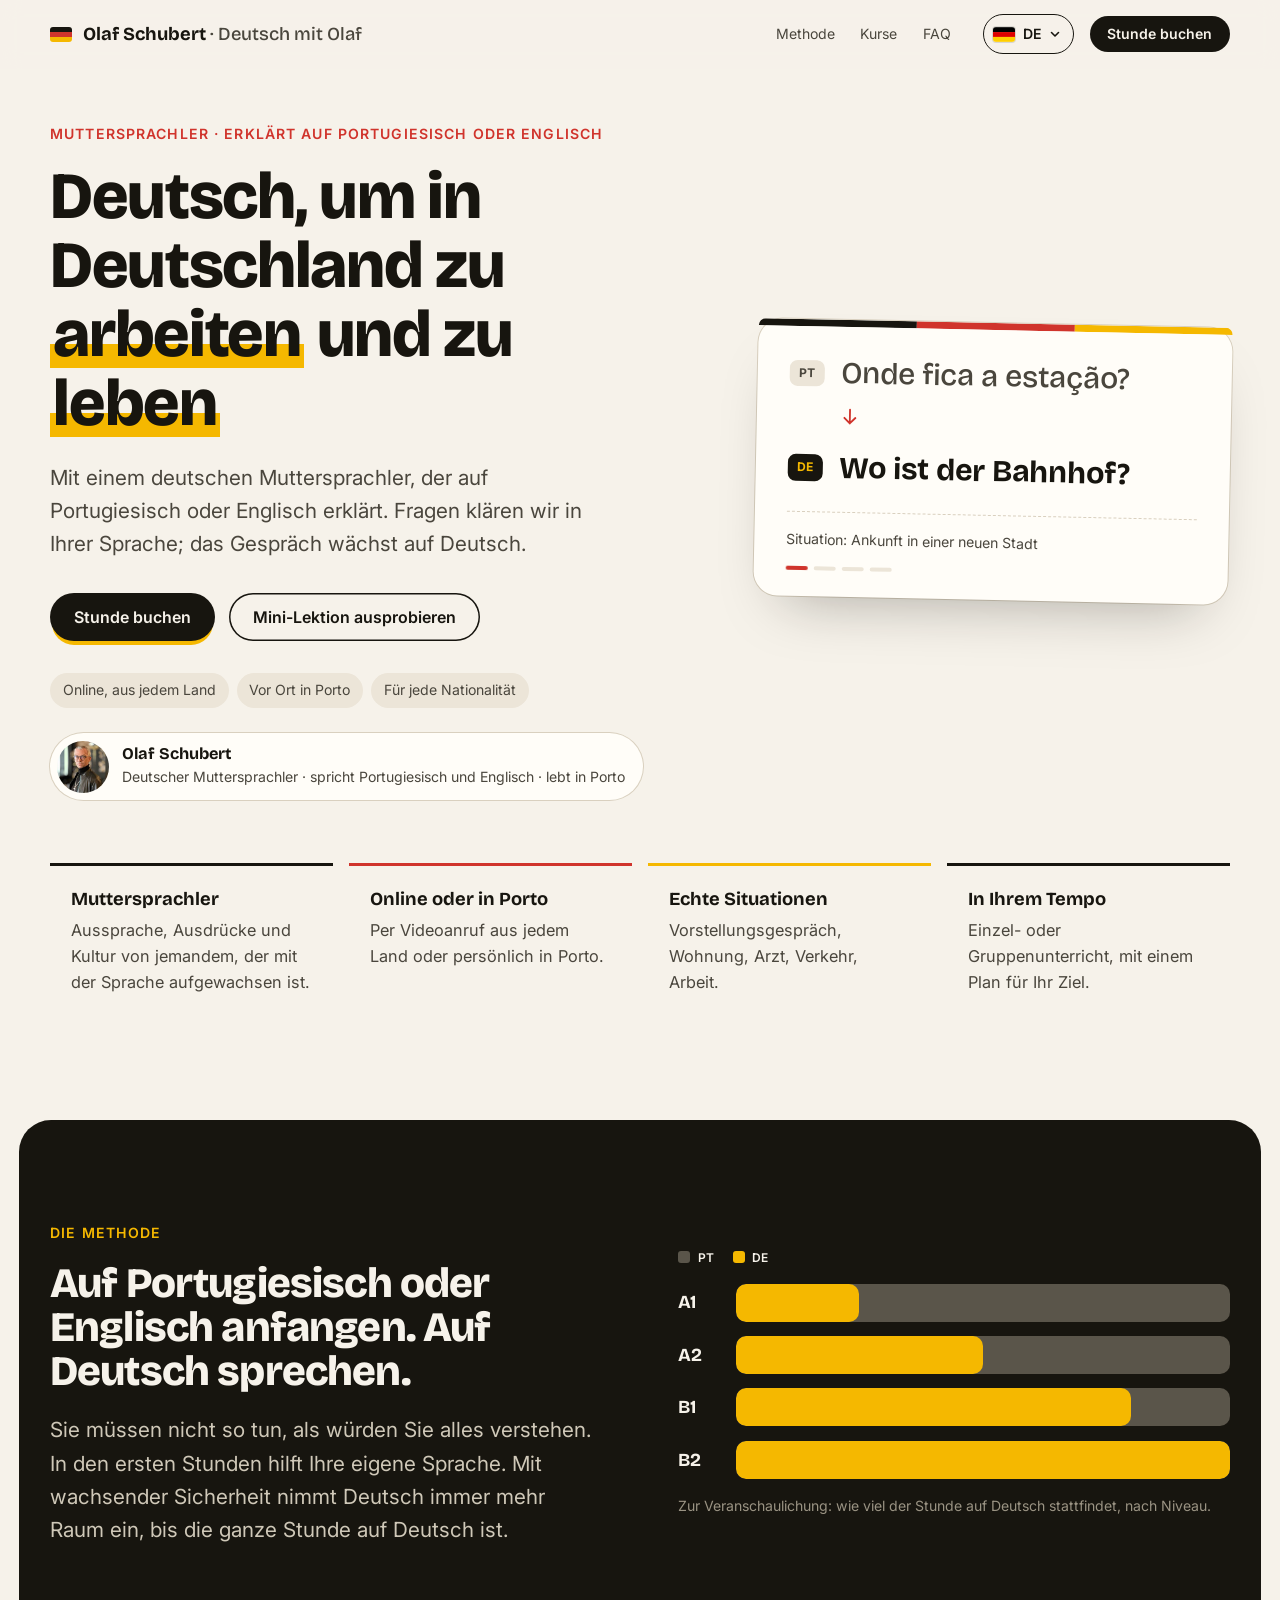
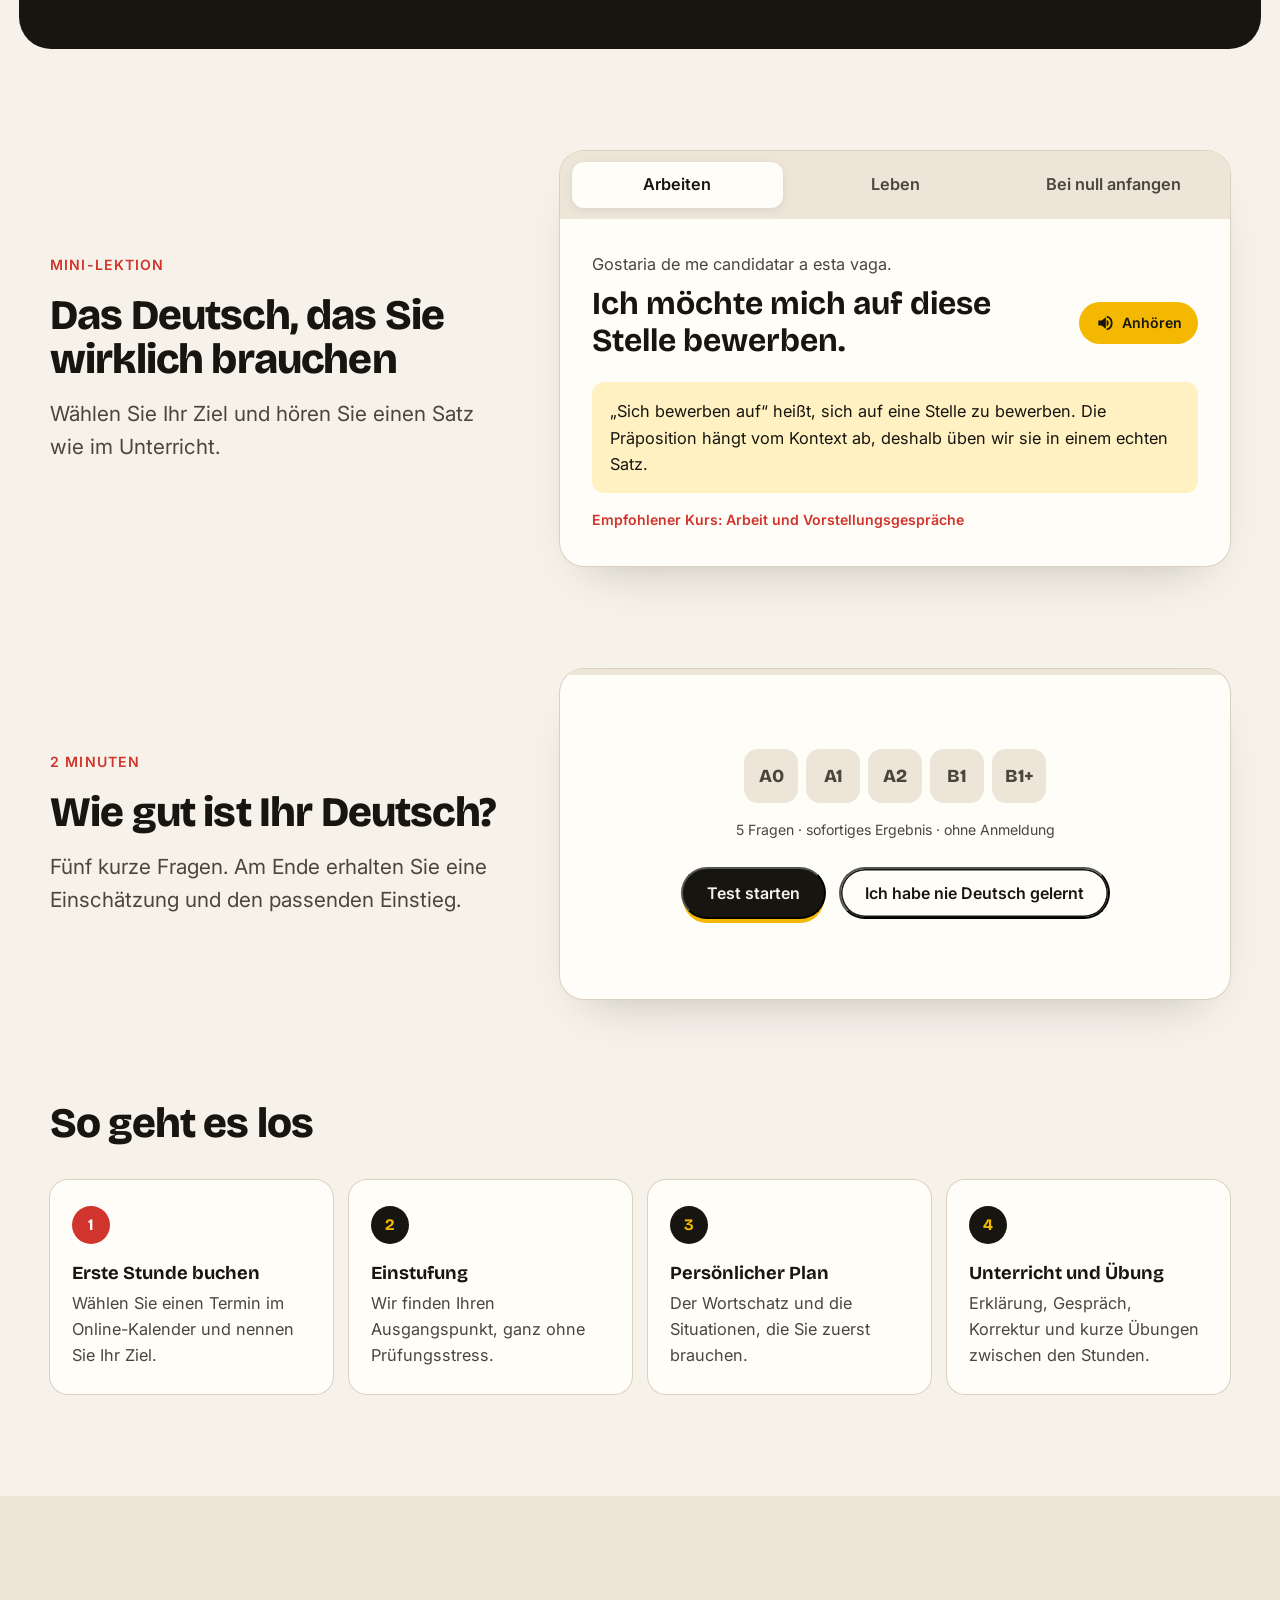
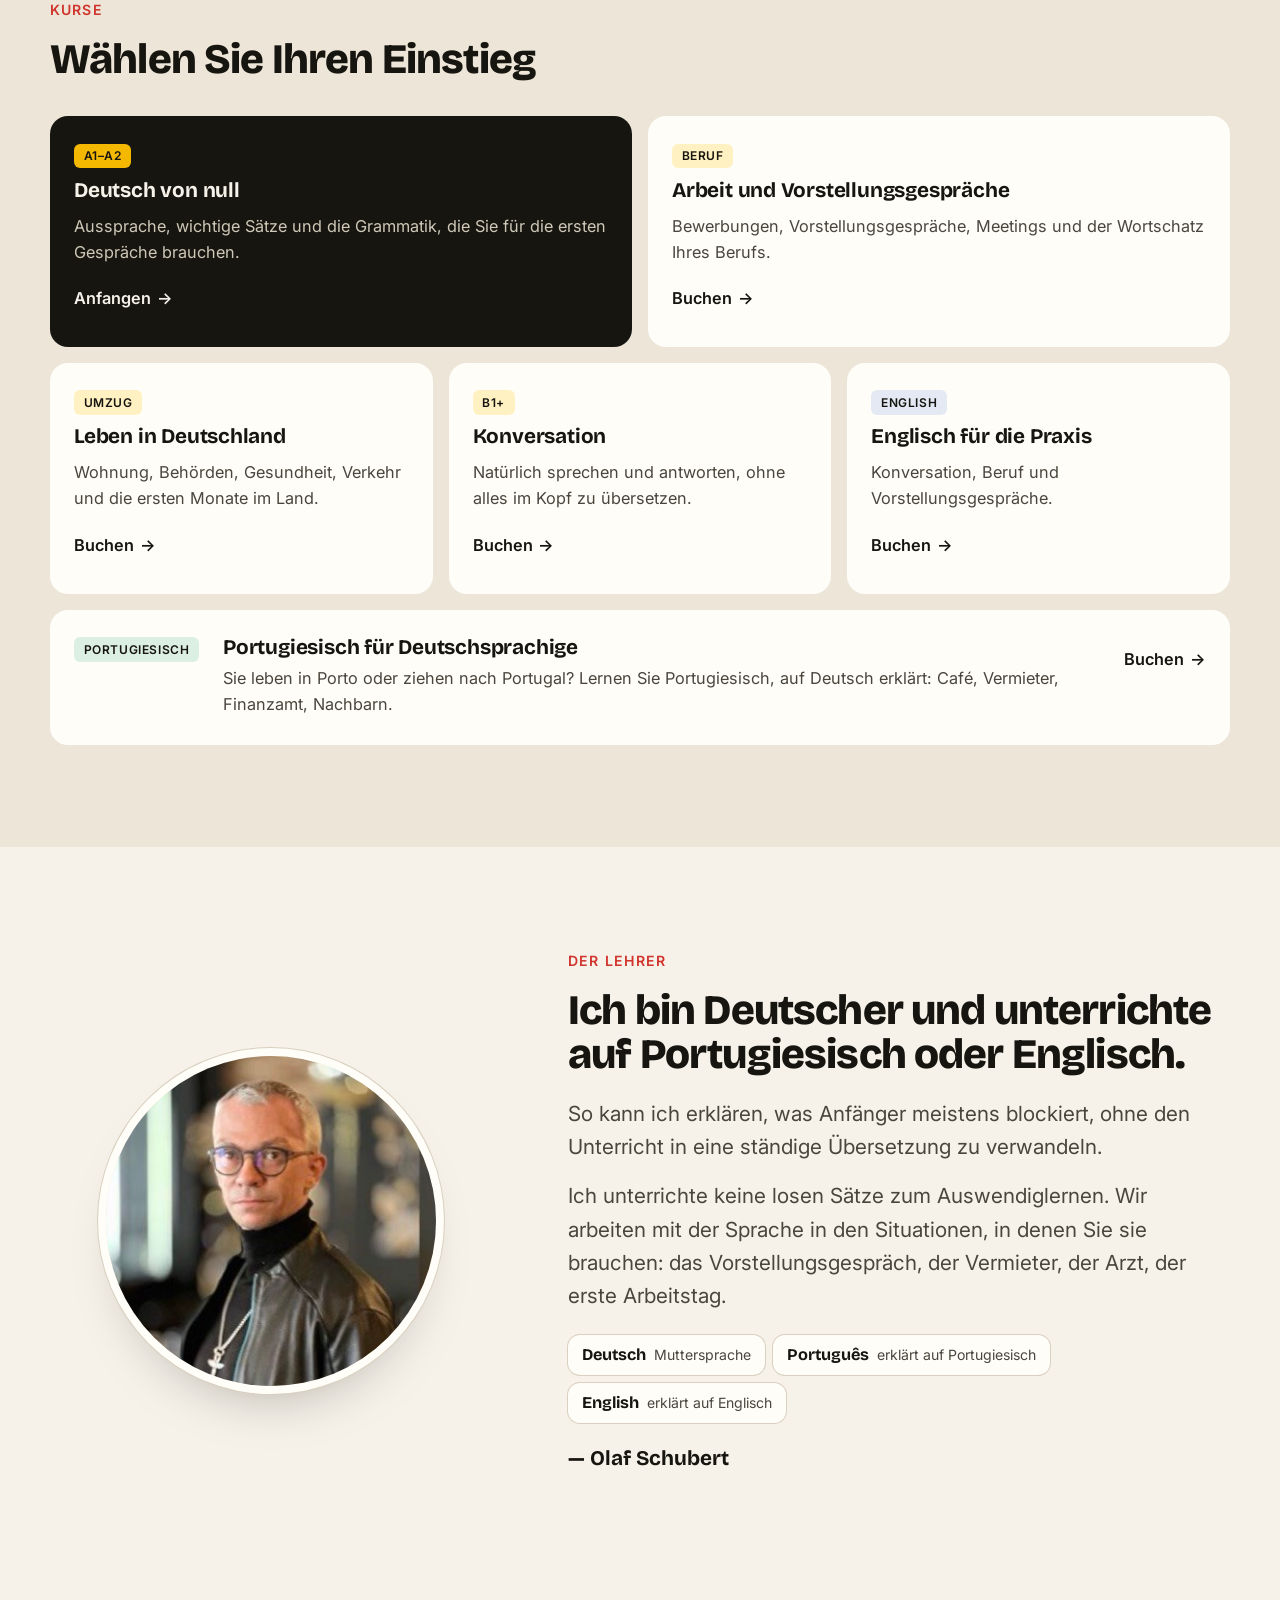
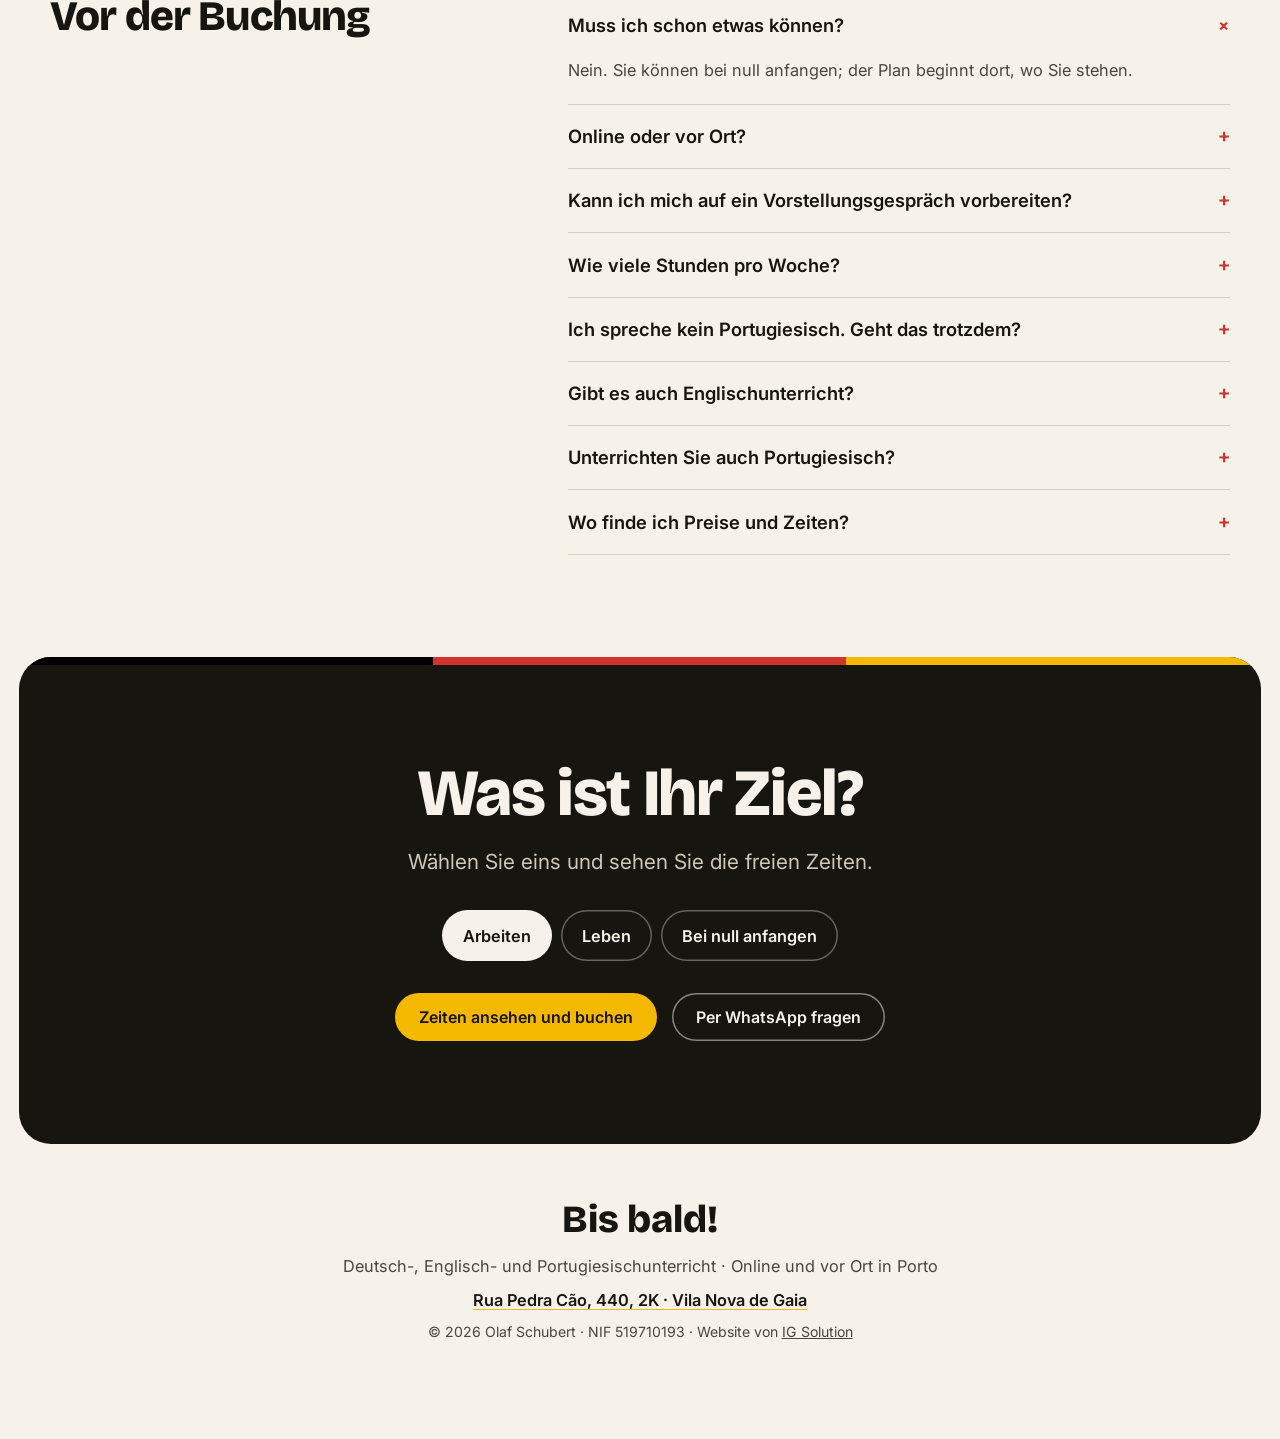
==== commit 0134fe6a: "Morada das aulas presenciais (Vila Nova de Gaia) Co-Authored-By: Claude Opus 5.5 <noreply@anthropic." ====
--- a/de/index.html
+++ b/de/index.html
@@ -21,7 +21,7 @@
   <link rel="preconnect" href="https://fonts.googleapis.com">
   <link rel="preconnect" href="https://fonts.gstatic.com" crossorigin>
   <link href="https://fonts.googleapis.com/css2?family=Bricolage+Grotesque:opsz,wght@12..96,500;12..96,700;12..96,800&family=Inter:wght@400;500;600&display=swap" rel="stylesheet">
-  <link rel="stylesheet" href="../styles.css?v=1794499313">
+  <link rel="stylesheet" href="../styles.css?v=1794500028">
   <script>document.documentElement.classList.add('js')</script>
   <script type="application/ld+json">
   {
@@ -30,7 +30,7 @@
     "name": "Aulas de alemão e inglês com Olaf Schubert",
     "serviceType": "Aulas de alemão e de inglês, online e presenciais",
     "description": "Aulas de alemão para trabalhar e viver na Alemanha, com um professor alemão que explica em português ou inglês. Presenciais no Porto ou online. Também aulas de inglês.",
-    "areaServed": [{ "@type": "City", "name": "Porto" }, { "@type": "Country", "name": "Portugal" }, "Online"],
+    "areaServed": [{ "@type": "City", "name": "Porto" }, { "@type": "City", "name": "Vila Nova de Gaia" }, { "@type": "Country", "name": "Portugal" }, "Online"],
     "availableLanguage": ["pt", "de", "en"],
     "provider": {
       "@type": "Person",
@@ -39,6 +39,7 @@
       "nationality": "DE",
       "knowsLanguage": ["de", "pt", "en"],
       "telephone": "+351965797608",
+      "address": { "@type": "PostalAddress", "streetAddress": "Rua Pedra Cão, 440, 2K", "addressLocality": "Vila Nova de Gaia", "addressCountry": "PT" },
       "image": "../assets/olaf.jpg"
     }
   }
@@ -344,7 +345,7 @@
       <h2 id="faq-title" data-reveal><span data-lang="de">Vor der Buchung</span></h2>
       <div class="faq__list" data-reveal>
         <details open><summary><span data-lang="de">Muss ich schon etwas können?</span></summary><p><span data-lang="de">Nein. Sie können bei null anfangen; der Plan beginnt dort, wo Sie stehen.</span></p></details>
-        <details><summary><span data-lang="de">Online oder vor Ort?</span></summary><p><span data-lang="de">Beides. Online aus jedem Land oder vor Ort in Porto.</span></p></details>
+        <details><summary><span data-lang="de">Online oder vor Ort?</span></summary><p><span data-lang="de">Beides. Online aus jedem Land oder vor Ort in der Rua Pedra Cão 440 in Vila Nova de Gaia, direkt neben Porto.</span></p></details>
         <details><summary><span data-lang="de">Kann ich mich auf ein Vorstellungsgespräch vorbereiten?</span></summary><p><span data-lang="de">Ja. Der Plan konzentriert sich auf den Wortschatz der Stelle, die Antworten und simulierte Gespräche.</span></p></details>
         <details><summary><span data-lang="de">Wie viele Stunden pro Woche?</span></summary><p><span data-lang="de">Das hängt von Ihrem Ziel und Zeitrahmen ab. Wir legen es in der ersten Stunde fest.</span></p></details>
         <details><summary><span data-lang="de">Ich spreche kein Portugiesisch. Geht das trotzdem?</span></summary><p><span data-lang="de">Ja. Die Erklärungen können auf Englisch sein, der Unterricht passt also für jede Nationalität.</span></p></details>
@@ -376,13 +377,14 @@
   <footer class="foot">
     <div class="wrap foot__in">
       <p class="foot__bye" lang="de">Bis bald!</p>
-      <p><span data-lang="de">Deutsch- und Englischunterricht · Online und vor Ort in Porto</span></p>
+      <p><span data-lang="de">Deutsch-, Englisch- und Portugiesischunterricht · Online und vor Ort in Porto</span></p>
+      <p class="foot__addr"><a href="https://www.google.com/maps/search/?api=1&amp;query=Rua+Pedra+C%C3%A3o+440+Vila+Nova+de+Gaia" target="_blank" rel="noopener">Rua Pedra Cão, 440, 2K · Vila Nova de Gaia</a></p>
       <p class="foot__small">© 2026 Olaf Schubert · NIF 519710193 · <span data-lang="de">Website von</span> <a href="https://igsolutiondigital.com" target="_blank" rel="noopener">IG Solution</a></p>
     </div>
   </footer>
 
   <a class="float-cta booking-link" href="#marcar"><span data-lang="de">Stunde buchen</span></a>
 
-  <script src="../script.js?v=1794499313"></script>
+  <script src="../script.js?v=1794500028"></script>
 </body>
 </html>
--- a/styles.css
+++ b/styles.css
@@ -350,6 +350,7 @@
 .foot__in { display: grid; gap: .5rem; text-align: center; color: var(--ink-2); }
 .foot__bye { font: 800 clamp(2rem, 3vw, 2.6rem)/1 var(--display); color: var(--ink); margin-bottom: .4rem; }
 .foot__small { font-size: var(--fs-small); }
+.foot__addr a { color: var(--ink); font-weight: 600; text-decoration-color: var(--gold); text-underline-offset: 3px; }
 
 /* botão fixo no telemóvel */
 .float-cta { display: none; }
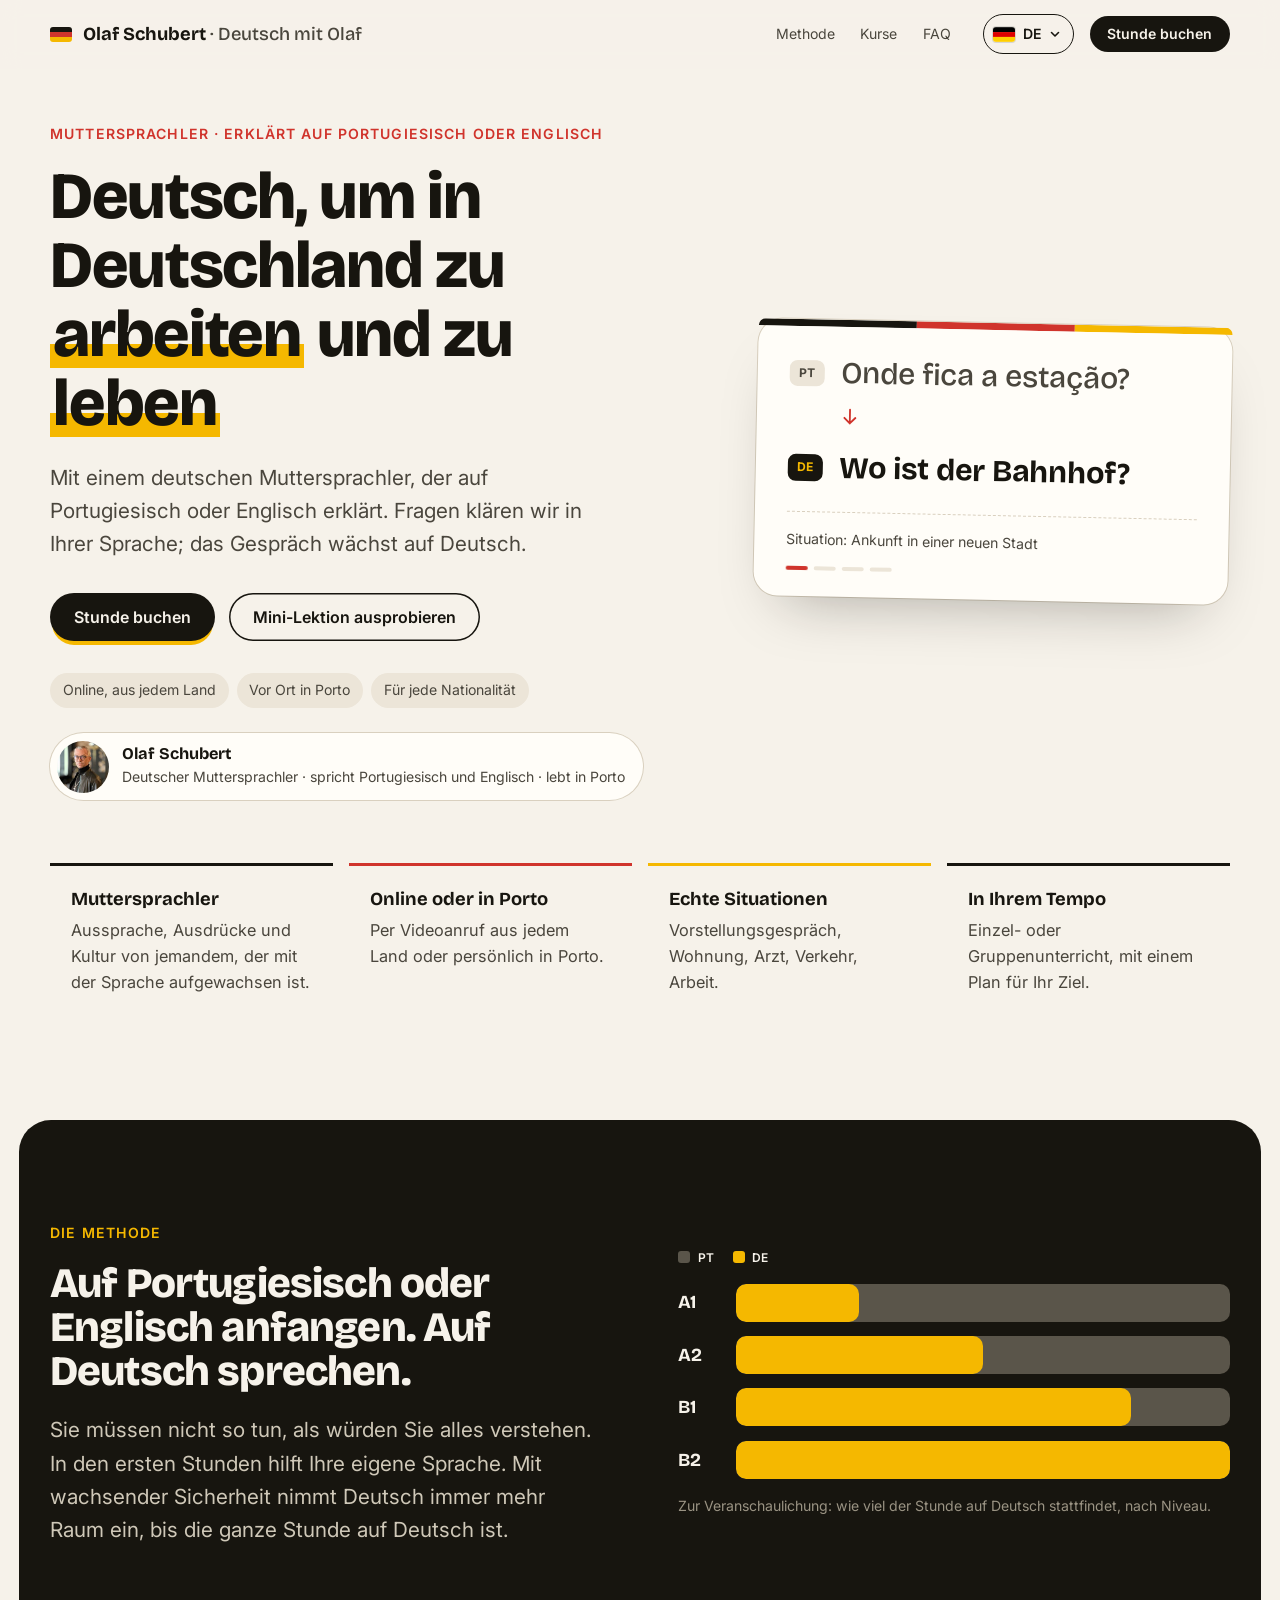
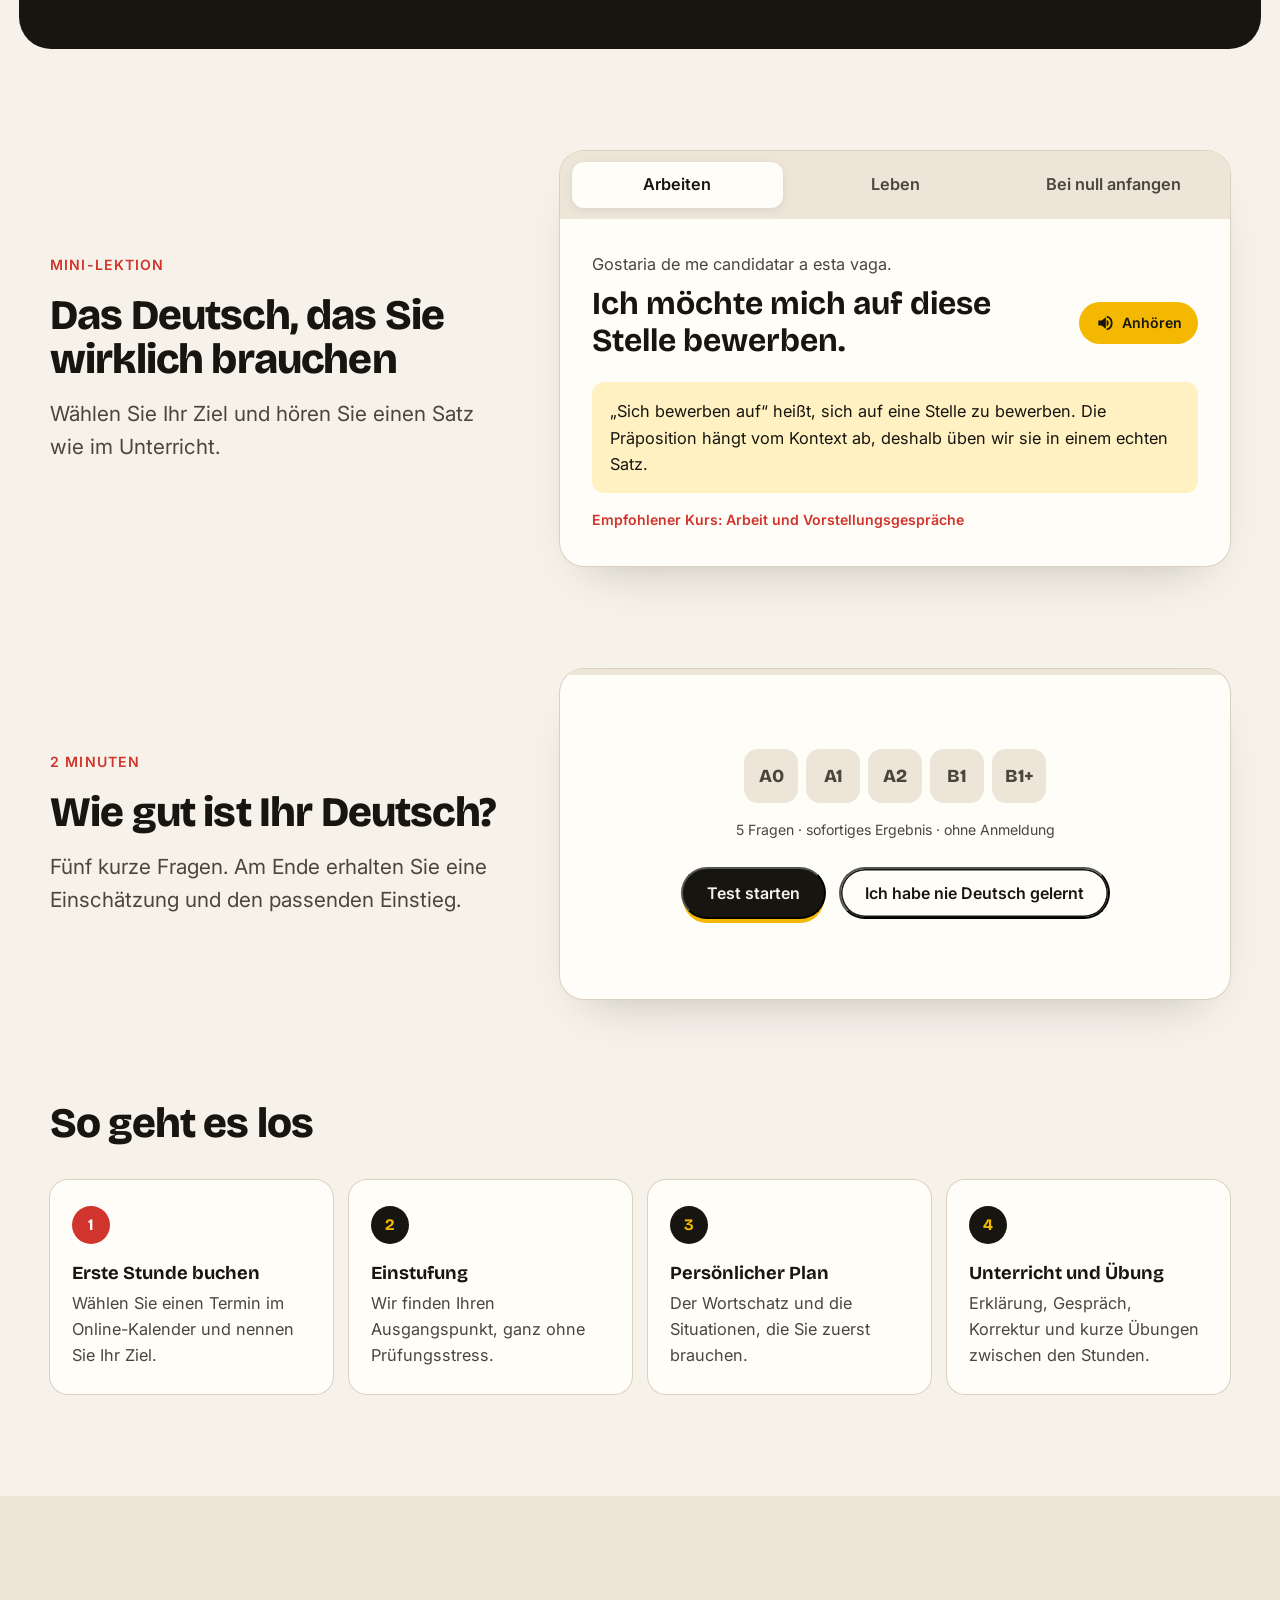
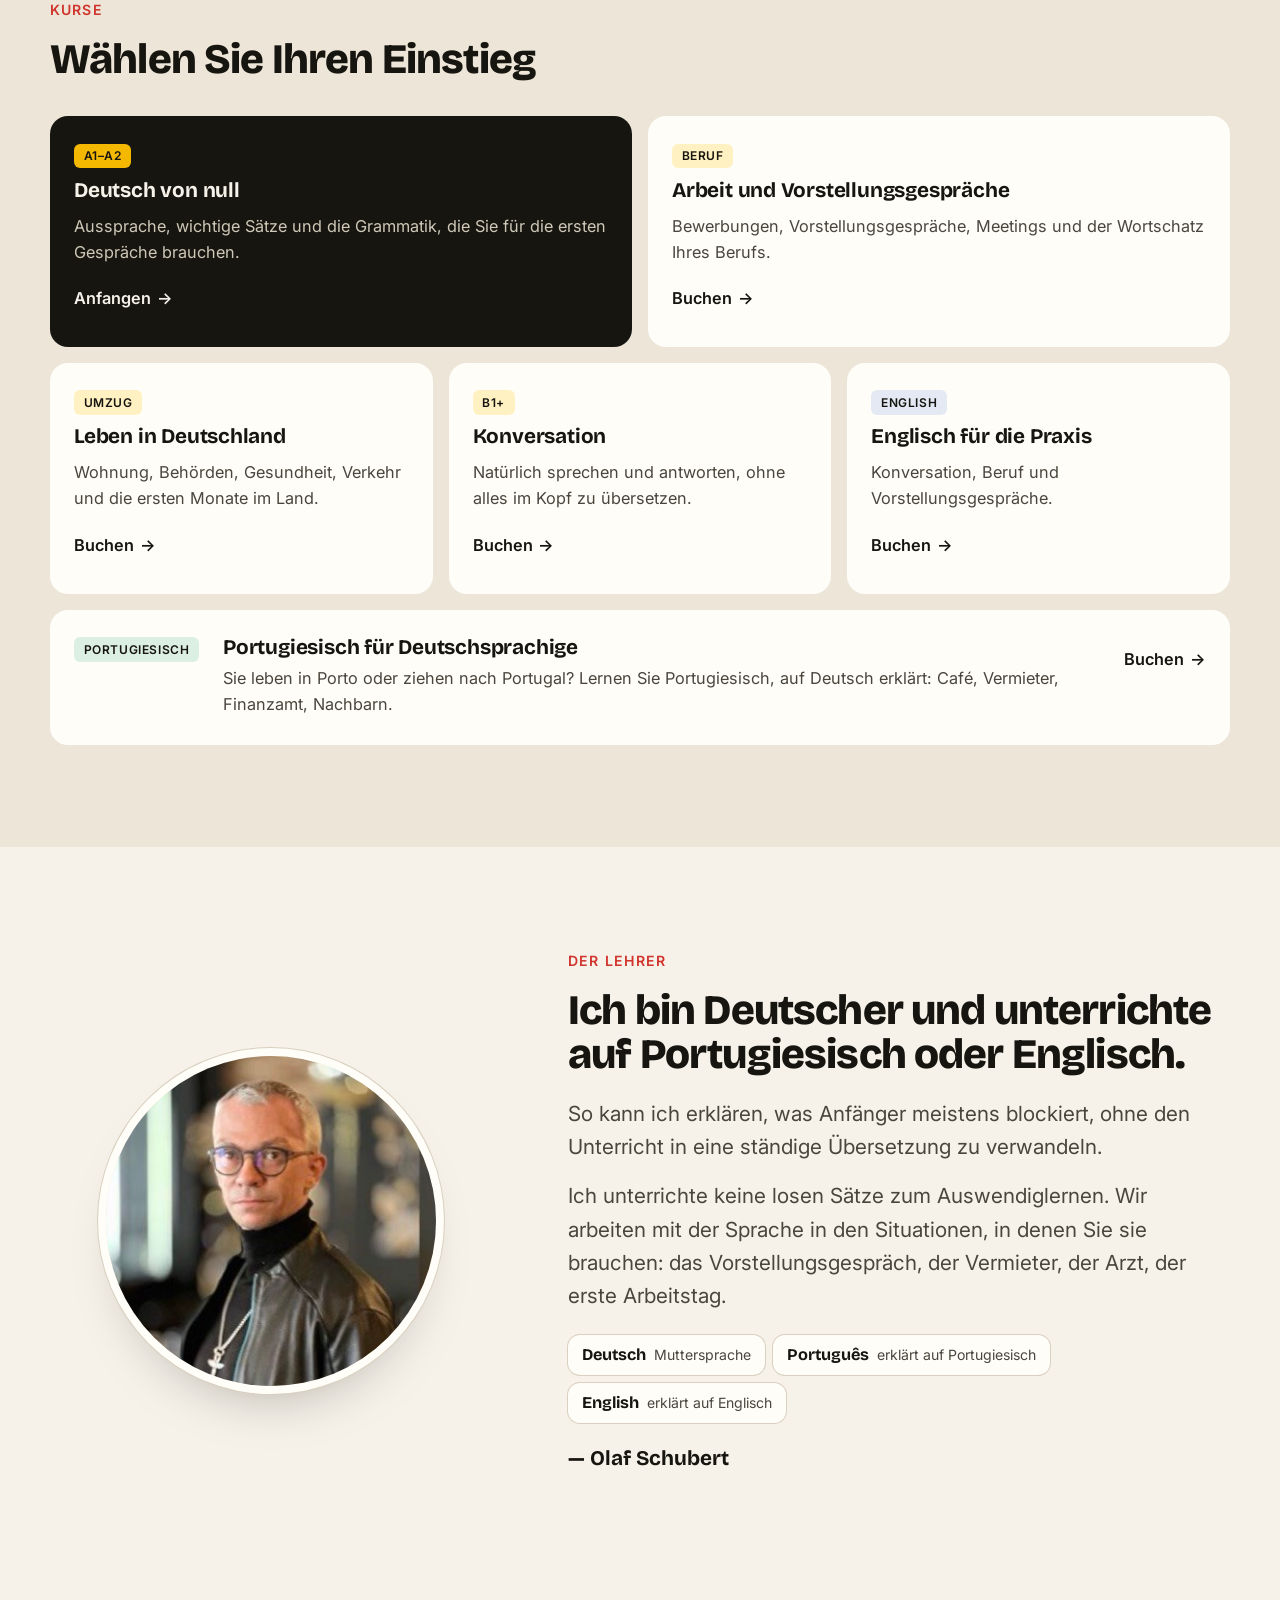
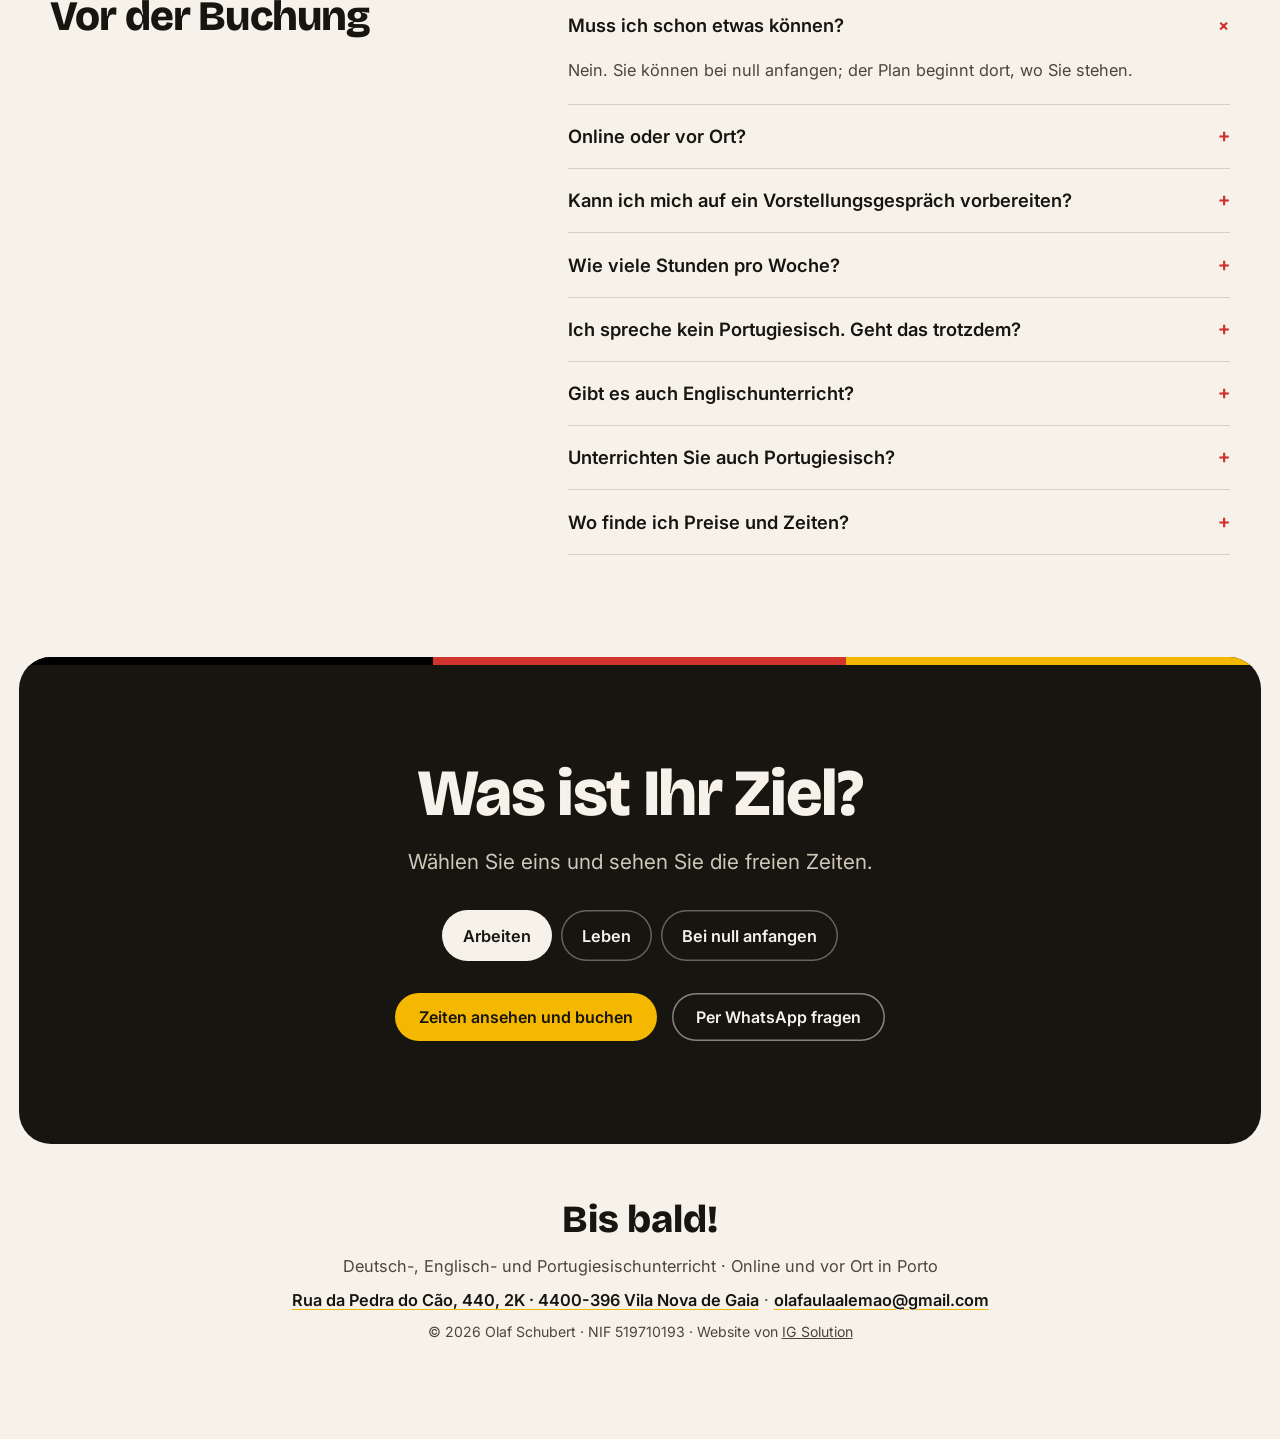
==== commit 3fe0fd13: "Nova página de marcação (aulascomolaf), email e morada com código postal Co-Authored-By: Claude Opus" ====
--- a/de/index.html
+++ b/de/index.html
@@ -21,7 +21,7 @@
   <link rel="preconnect" href="https://fonts.googleapis.com">
   <link rel="preconnect" href="https://fonts.gstatic.com" crossorigin>
   <link href="https://fonts.googleapis.com/css2?family=Bricolage+Grotesque:opsz,wght@12..96,500;12..96,700;12..96,800&family=Inter:wght@400;500;600&display=swap" rel="stylesheet">
-  <link rel="stylesheet" href="../styles.css?v=1794500028">
+  <link rel="stylesheet" href="../styles.css?v=1794500454">
   <script>document.documentElement.classList.add('js')</script>
   <script type="application/ld+json">
   {
@@ -39,7 +39,8 @@
       "nationality": "DE",
       "knowsLanguage": ["de", "pt", "en"],
       "telephone": "+351965797608",
-      "address": { "@type": "PostalAddress", "streetAddress": "Rua Pedra Cão, 440, 2K", "addressLocality": "Vila Nova de Gaia", "addressCountry": "PT" },
+      "email": "olafaulaalemao@gmail.com",
+      "address": { "@type": "PostalAddress", "streetAddress": "Rua da Pedra do Cão, 440, 2K", "postalCode": "4400-396", "addressLocality": "Vila Nova de Gaia", "addressCountry": "PT" },
       "image": "../assets/olaf.jpg"
     }
   }
@@ -345,7 +346,7 @@
       <h2 id="faq-title" data-reveal><span data-lang="de">Vor der Buchung</span></h2>
       <div class="faq__list" data-reveal>
         <details open><summary><span data-lang="de">Muss ich schon etwas können?</span></summary><p><span data-lang="de">Nein. Sie können bei null anfangen; der Plan beginnt dort, wo Sie stehen.</span></p></details>
-        <details><summary><span data-lang="de">Online oder vor Ort?</span></summary><p><span data-lang="de">Beides. Online aus jedem Land oder vor Ort in der Rua Pedra Cão 440 in Vila Nova de Gaia, direkt neben Porto.</span></p></details>
+        <details><summary><span data-lang="de">Online oder vor Ort?</span></summary><p><span data-lang="de">Beides. Online aus jedem Land oder vor Ort in der Rua da Pedra do Cão 440 in Vila Nova de Gaia, direkt neben Porto.</span></p></details>
         <details><summary><span data-lang="de">Kann ich mich auf ein Vorstellungsgespräch vorbereiten?</span></summary><p><span data-lang="de">Ja. Der Plan konzentriert sich auf den Wortschatz der Stelle, die Antworten und simulierte Gespräche.</span></p></details>
         <details><summary><span data-lang="de">Wie viele Stunden pro Woche?</span></summary><p><span data-lang="de">Das hängt von Ihrem Ziel und Zeitrahmen ab. Wir legen es in der ersten Stunde fest.</span></p></details>
         <details><summary><span data-lang="de">Ich spreche kein Portugiesisch. Geht das trotzdem?</span></summary><p><span data-lang="de">Ja. Die Erklärungen können auf Englisch sein, der Unterricht passt also für jede Nationalität.</span></p></details>
@@ -378,13 +379,13 @@
     <div class="wrap foot__in">
       <p class="foot__bye" lang="de">Bis bald!</p>
       <p><span data-lang="de">Deutsch-, Englisch- und Portugiesischunterricht · Online und vor Ort in Porto</span></p>
-      <p class="foot__addr"><a href="https://www.google.com/maps/search/?api=1&amp;query=Rua+Pedra+C%C3%A3o+440+Vila+Nova+de+Gaia" target="_blank" rel="noopener">Rua Pedra Cão, 440, 2K · Vila Nova de Gaia</a></p>
+      <p class="foot__addr"><a href="https://www.google.com/maps/search/?api=1&amp;query=Rua+da+Pedra+do+C%C3%A3o+440+4400-396+Vila+Nova+de+Gaia" target="_blank" rel="noopener">Rua da Pedra do Cão, 440, 2K · 4400-396 Vila Nova de Gaia</a> · <a href="mailto:olafaulaalemao@gmail.com">olafaulaalemao@gmail.com</a></p>
       <p class="foot__small">© 2026 Olaf Schubert · NIF 519710193 · <span data-lang="de">Website von</span> <a href="https://igsolutiondigital.com" target="_blank" rel="noopener">IG Solution</a></p>
     </div>
   </footer>
 
   <a class="float-cta booking-link" href="#marcar"><span data-lang="de">Stunde buchen</span></a>
 
-  <script src="../script.js?v=1794500028"></script>
+  <script src="../script.js?v=1794500454"></script>
 </body>
 </html>
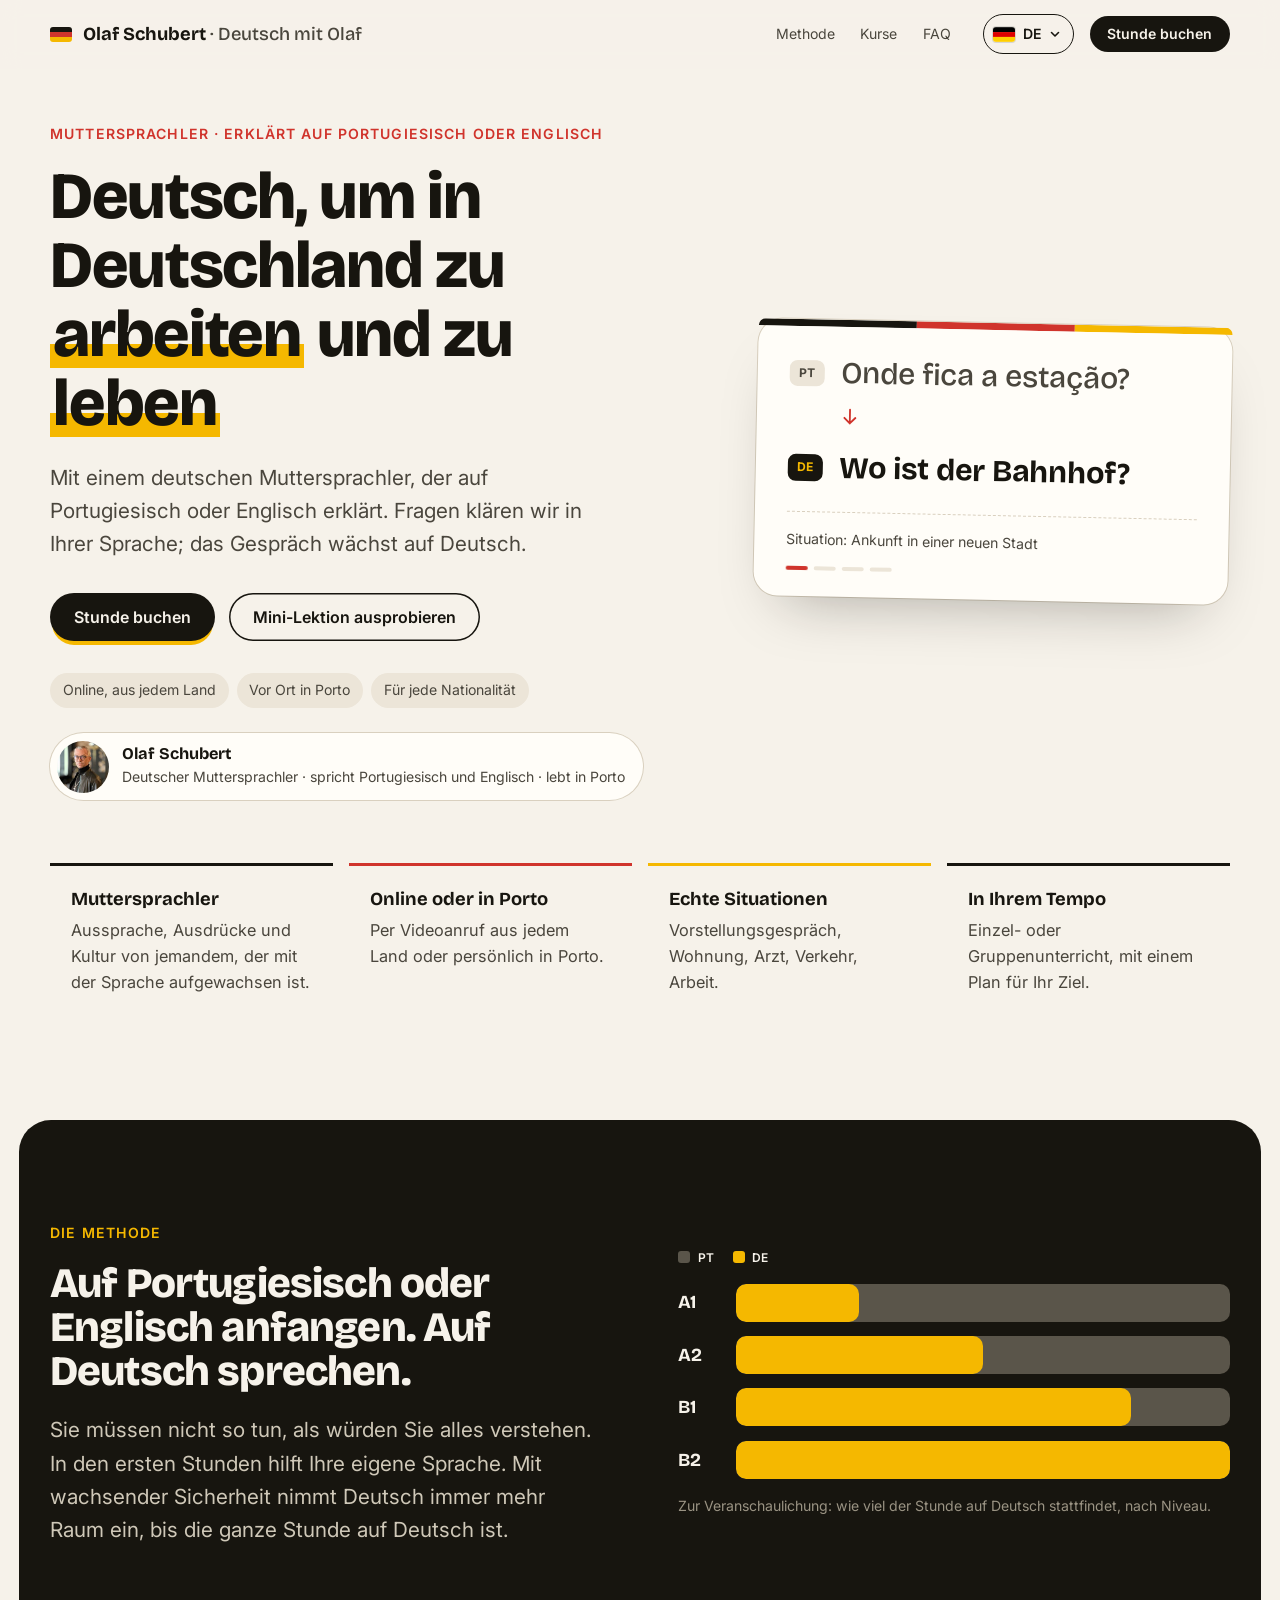
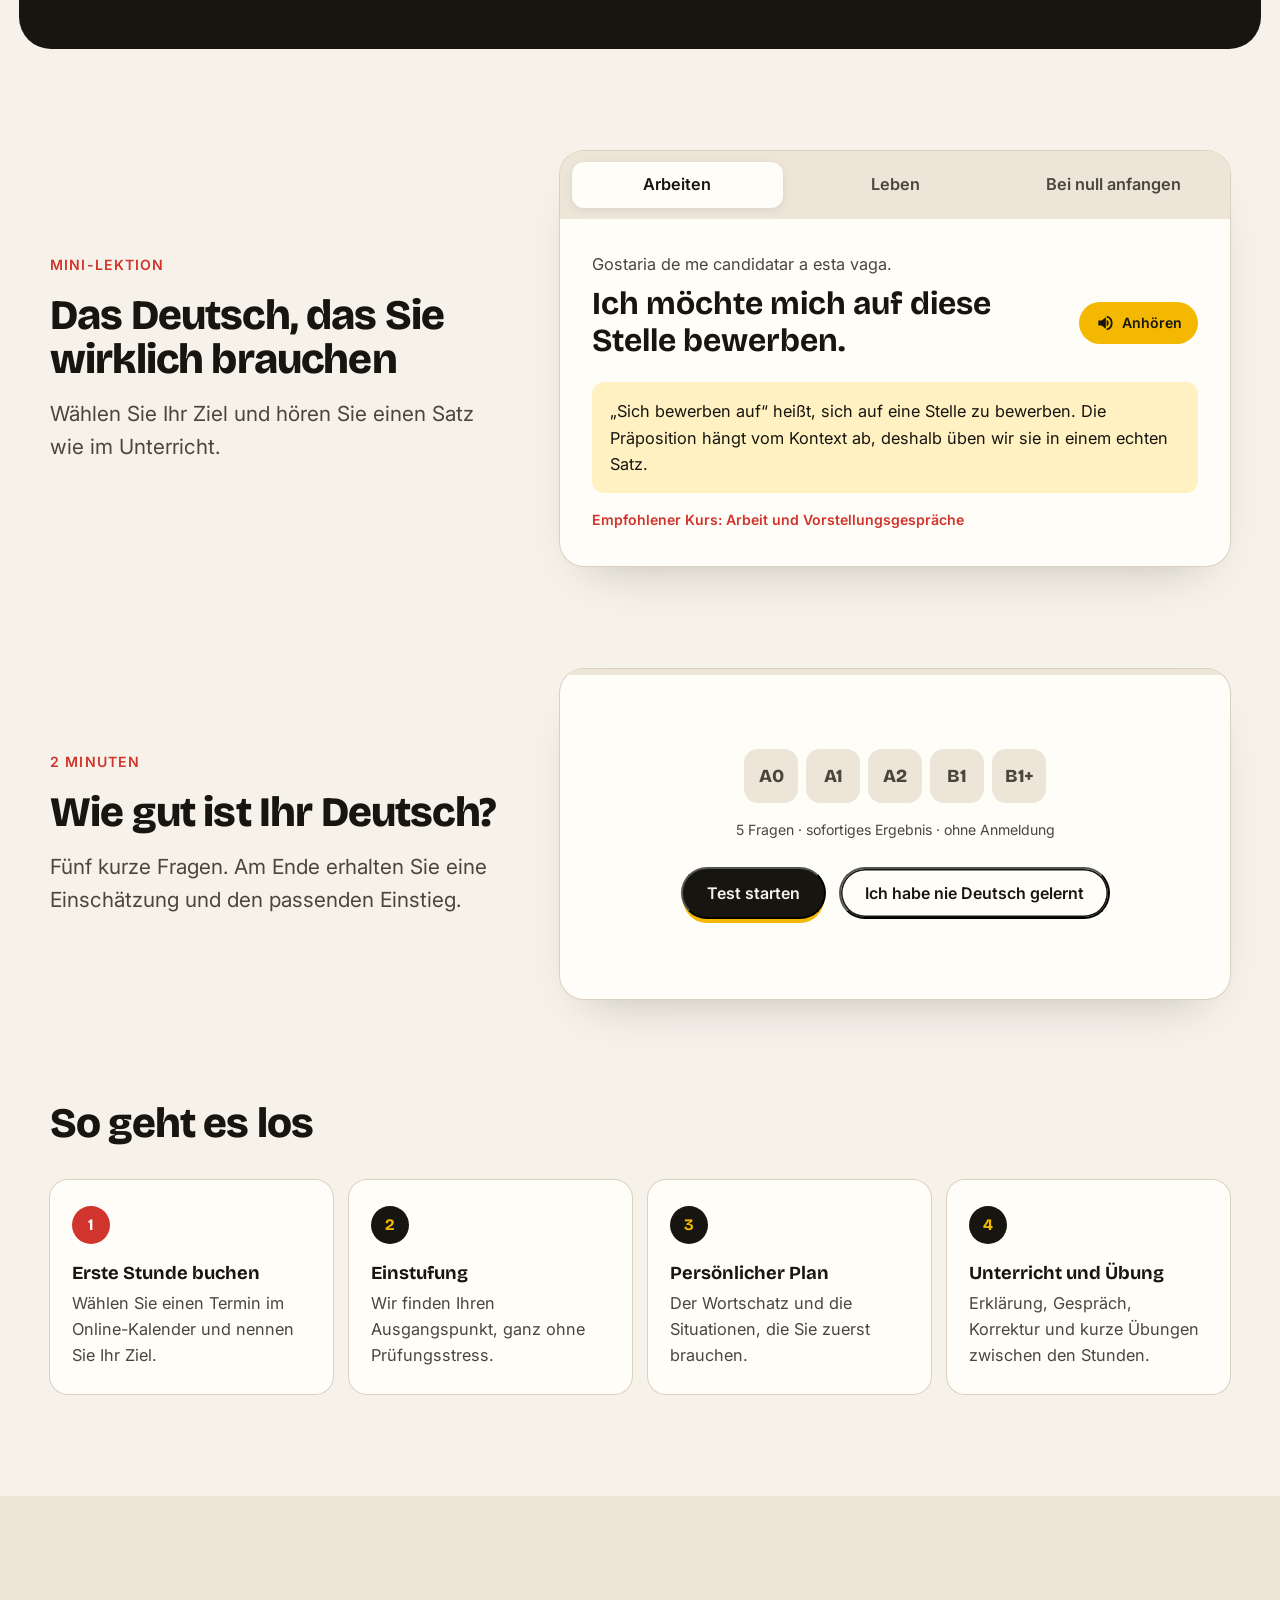
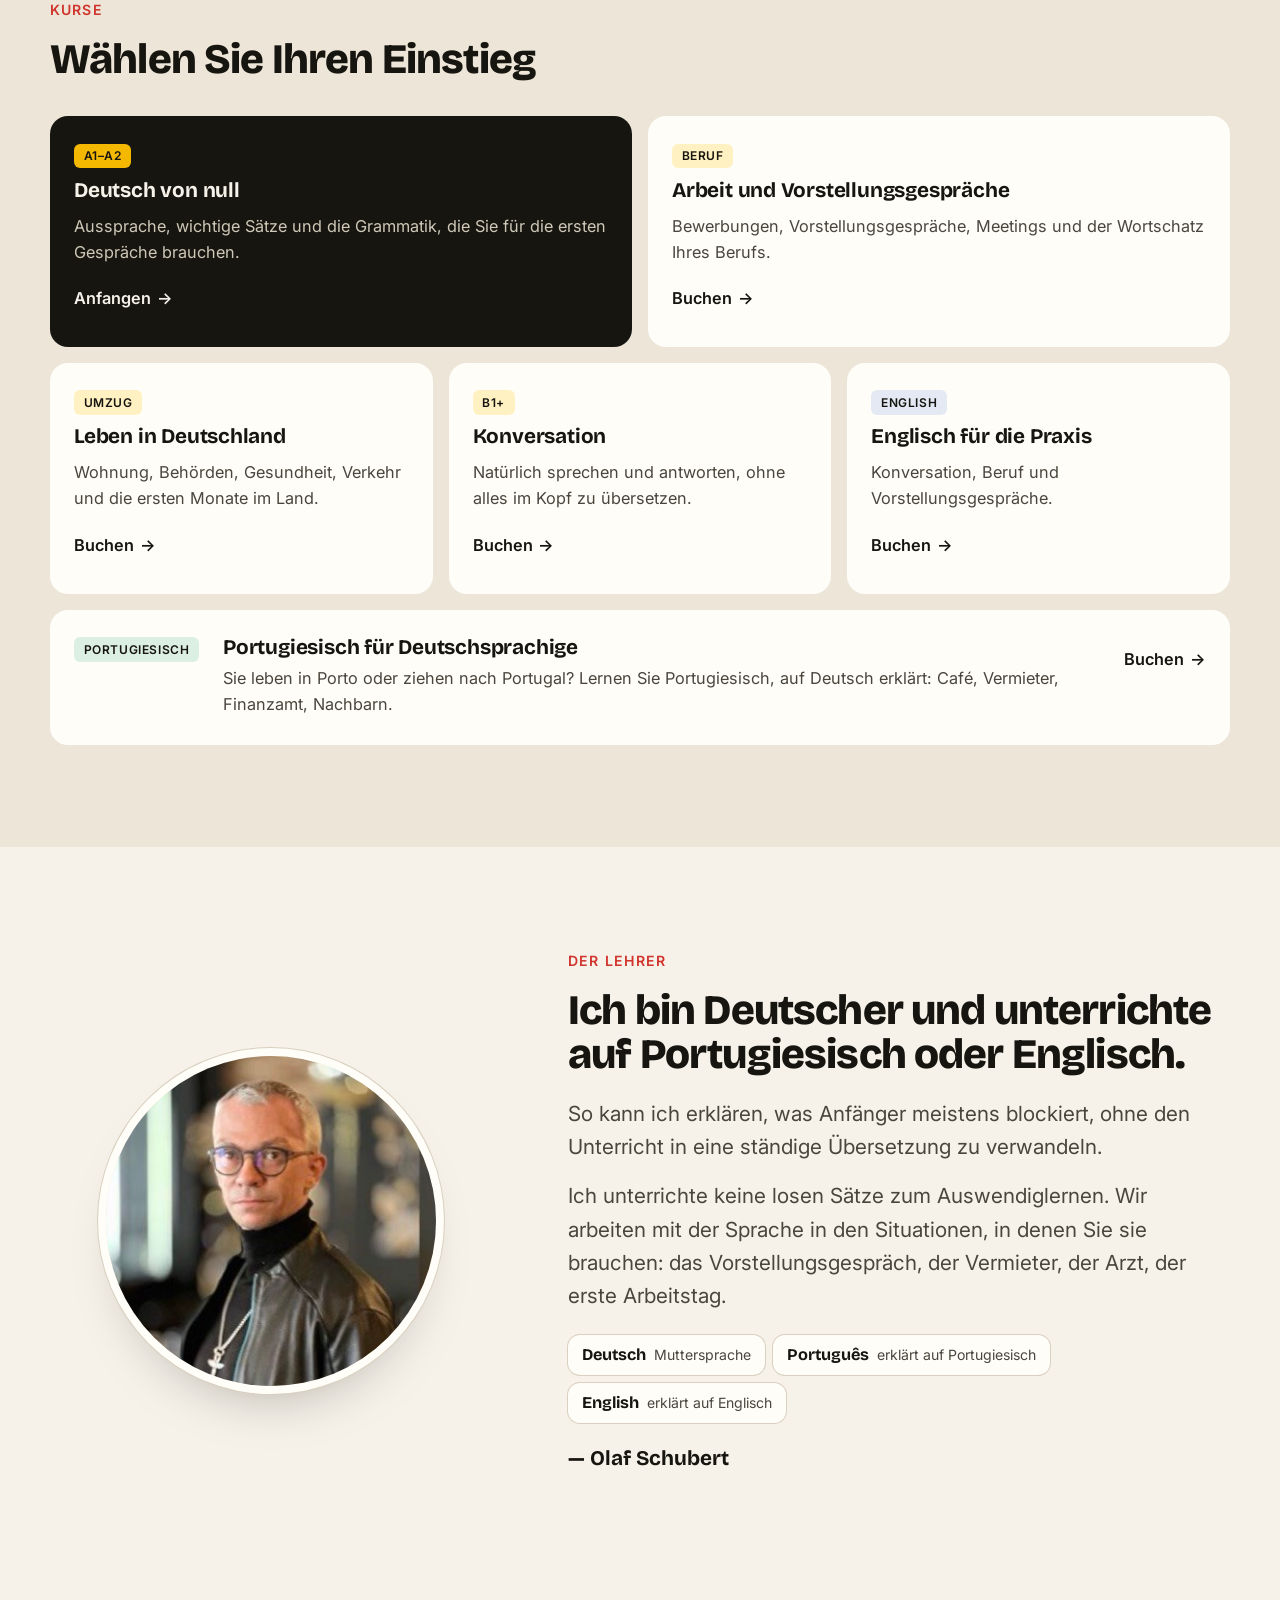
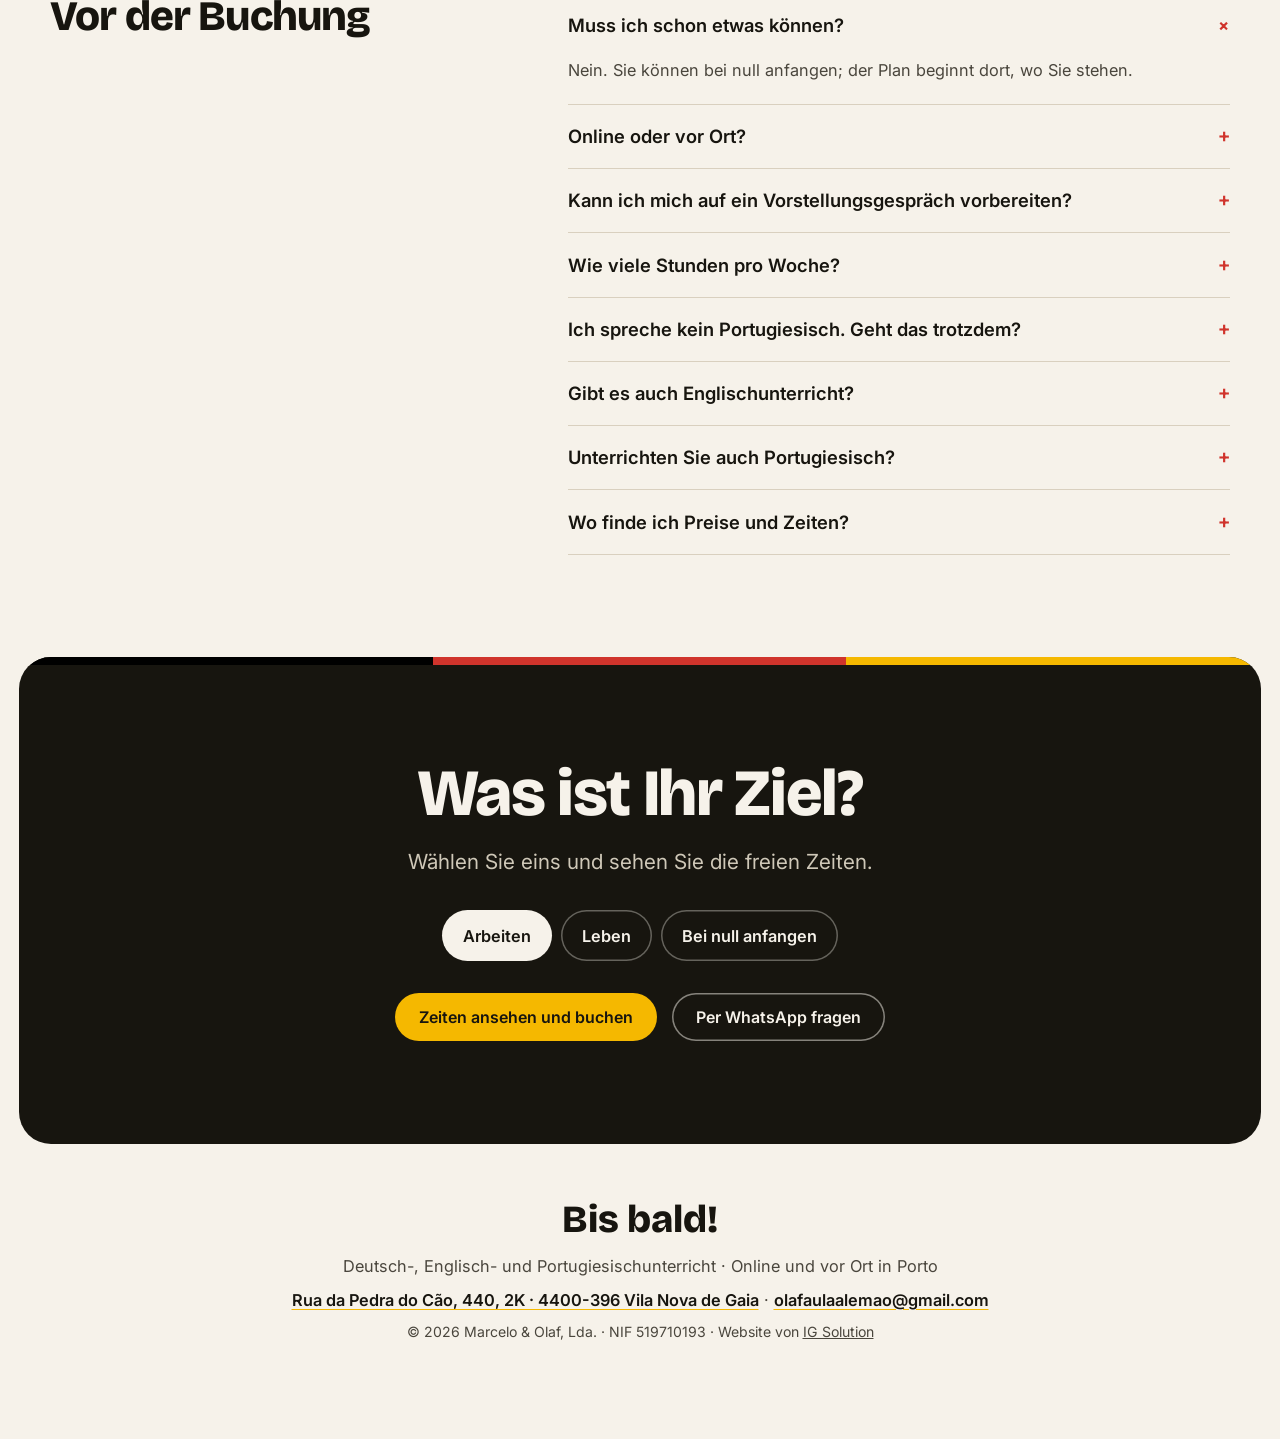
==== commit 9be0d2cf: "Rodapé e dados: Marcelo & Olaf, Lda. Co-Authored-By: Claude Opus 5.5 <noreply@anthropic.com>" ====
--- a/de/index.html
+++ b/de/index.html
@@ -21,7 +21,7 @@
   <link rel="preconnect" href="https://fonts.googleapis.com">
   <link rel="preconnect" href="https://fonts.gstatic.com" crossorigin>
   <link href="https://fonts.googleapis.com/css2?family=Bricolage+Grotesque:opsz,wght@12..96,500;12..96,700;12..96,800&family=Inter:wght@400;500;600&display=swap" rel="stylesheet">
-  <link rel="stylesheet" href="../styles.css?v=1794500454">
+  <link rel="stylesheet" href="../styles.css?v=1794501172">
   <script>document.documentElement.classList.add('js')</script>
   <script type="application/ld+json">
   {
@@ -41,7 +41,8 @@
       "telephone": "+351965797608",
       "email": "olafaulaalemao@gmail.com",
       "address": { "@type": "PostalAddress", "streetAddress": "Rua da Pedra do Cão, 440, 2K", "postalCode": "4400-396", "addressLocality": "Vila Nova de Gaia", "addressCountry": "PT" },
-      "image": "../assets/olaf.jpg"
+      "image": "../assets/olaf.jpg",
+      "worksFor": { "@type": "Organization", "legalName": "Marcelo & Olaf, Lda.", "taxID": "519710193" }
     }
   }
   </script>
@@ -380,12 +381,12 @@
       <p class="foot__bye" lang="de">Bis bald!</p>
       <p><span data-lang="de">Deutsch-, Englisch- und Portugiesischunterricht · Online und vor Ort in Porto</span></p>
       <p class="foot__addr"><a href="https://www.google.com/maps/search/?api=1&amp;query=Rua+da+Pedra+do+C%C3%A3o+440+4400-396+Vila+Nova+de+Gaia" target="_blank" rel="noopener">Rua da Pedra do Cão, 440, 2K · 4400-396 Vila Nova de Gaia</a> · <a href="mailto:olafaulaalemao@gmail.com">olafaulaalemao@gmail.com</a></p>
-      <p class="foot__small">© 2026 Olaf Schubert · NIF 519710193 · <span data-lang="de">Website von</span> <a href="https://igsolutiondigital.com" target="_blank" rel="noopener">IG Solution</a></p>
+      <p class="foot__small">© 2026 Marcelo &amp; Olaf, Lda. · NIF 519710193 · <span data-lang="de">Website von</span> <a href="https://igsolutiondigital.com" target="_blank" rel="noopener">IG Solution</a></p>
     </div>
   </footer>
 
   <a class="float-cta booking-link" href="#marcar"><span data-lang="de">Stunde buchen</span></a>
 
-  <script src="../script.js?v=1794500454"></script>
+  <script src="../script.js?v=1794501172"></script>
 </body>
 </html>
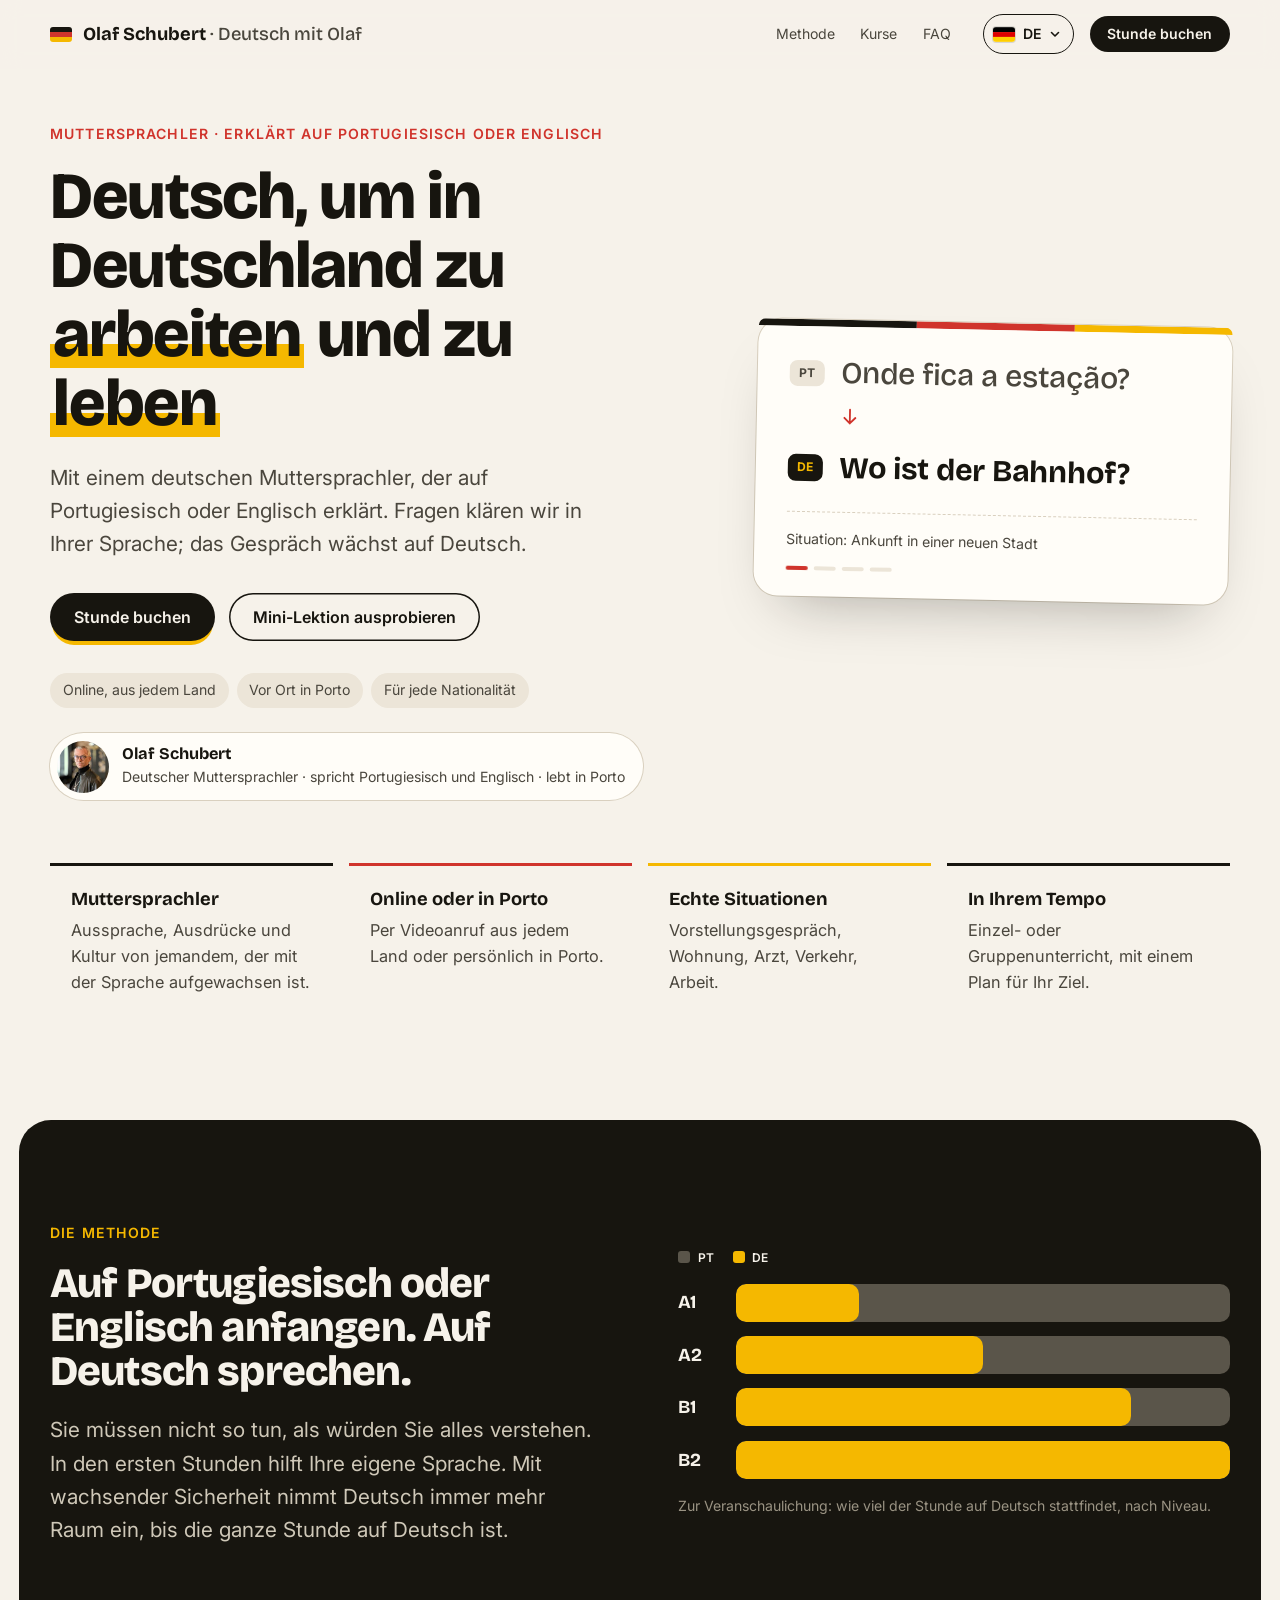
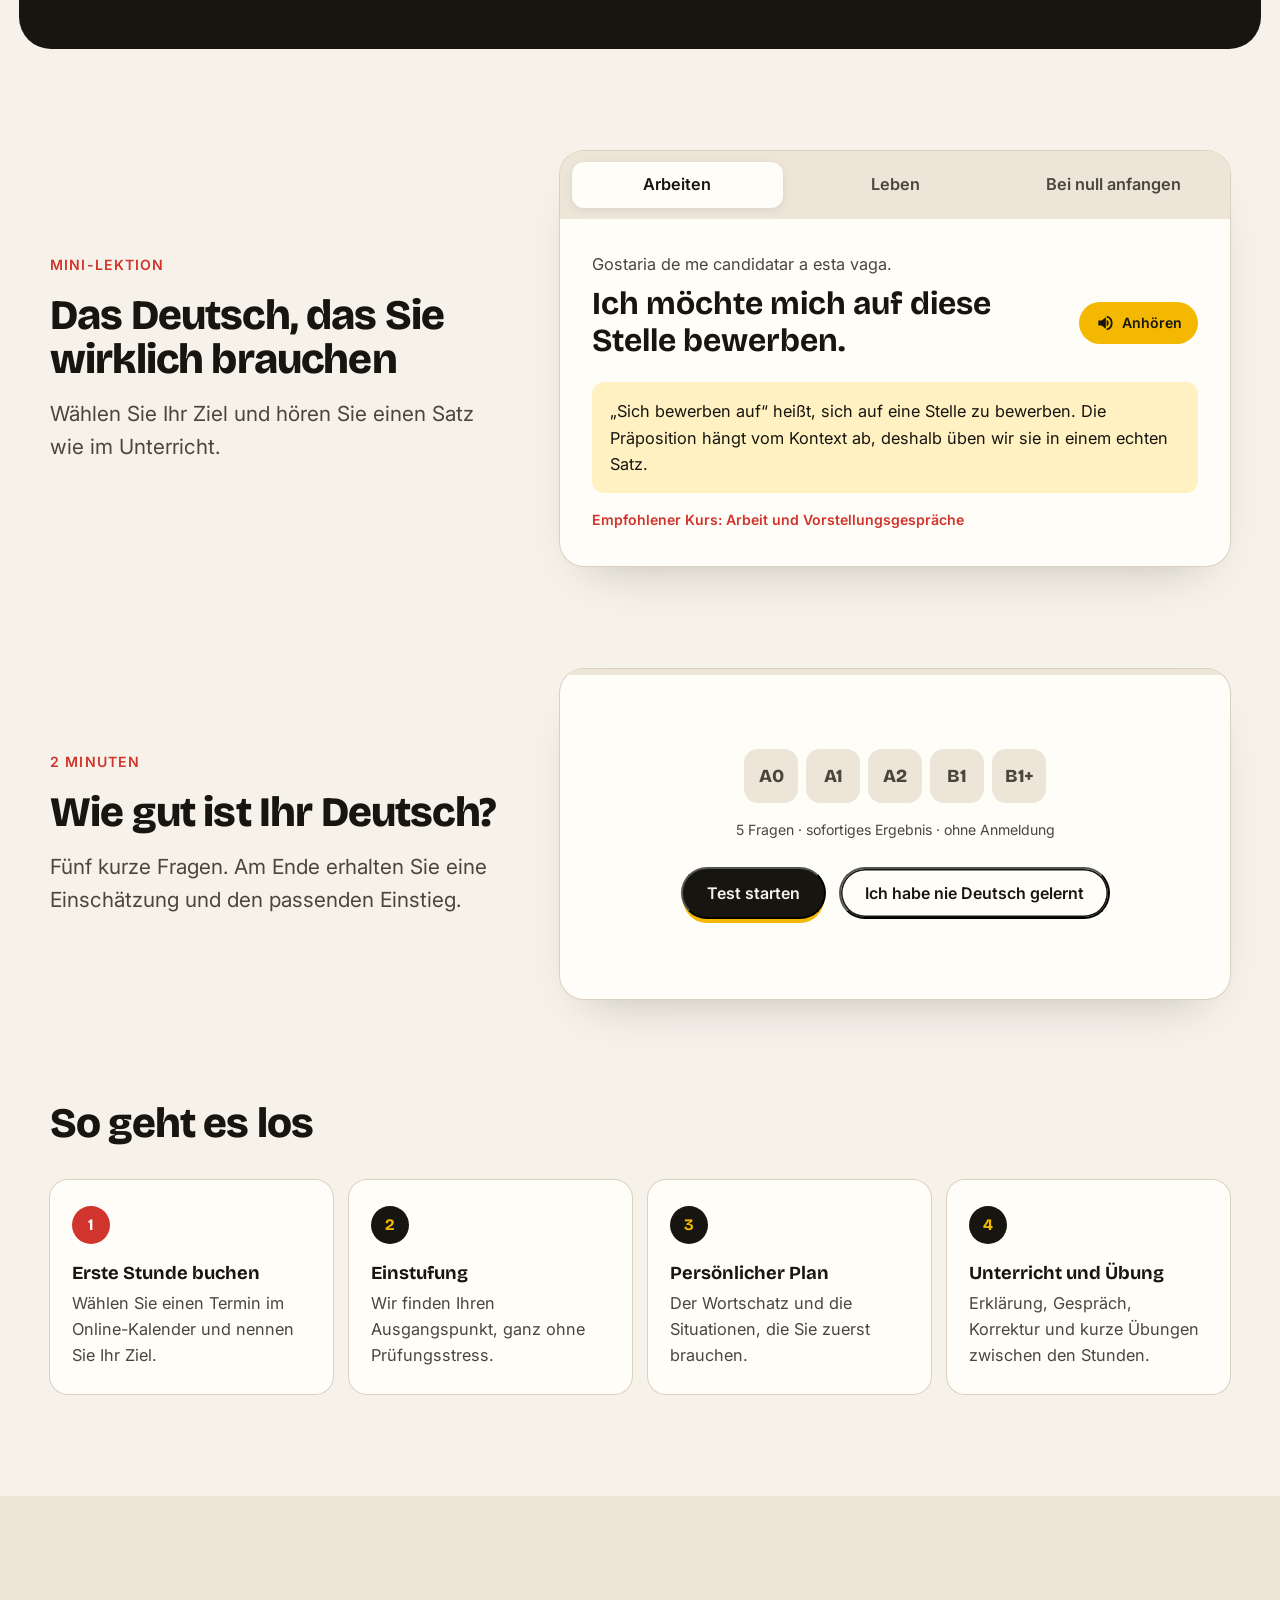
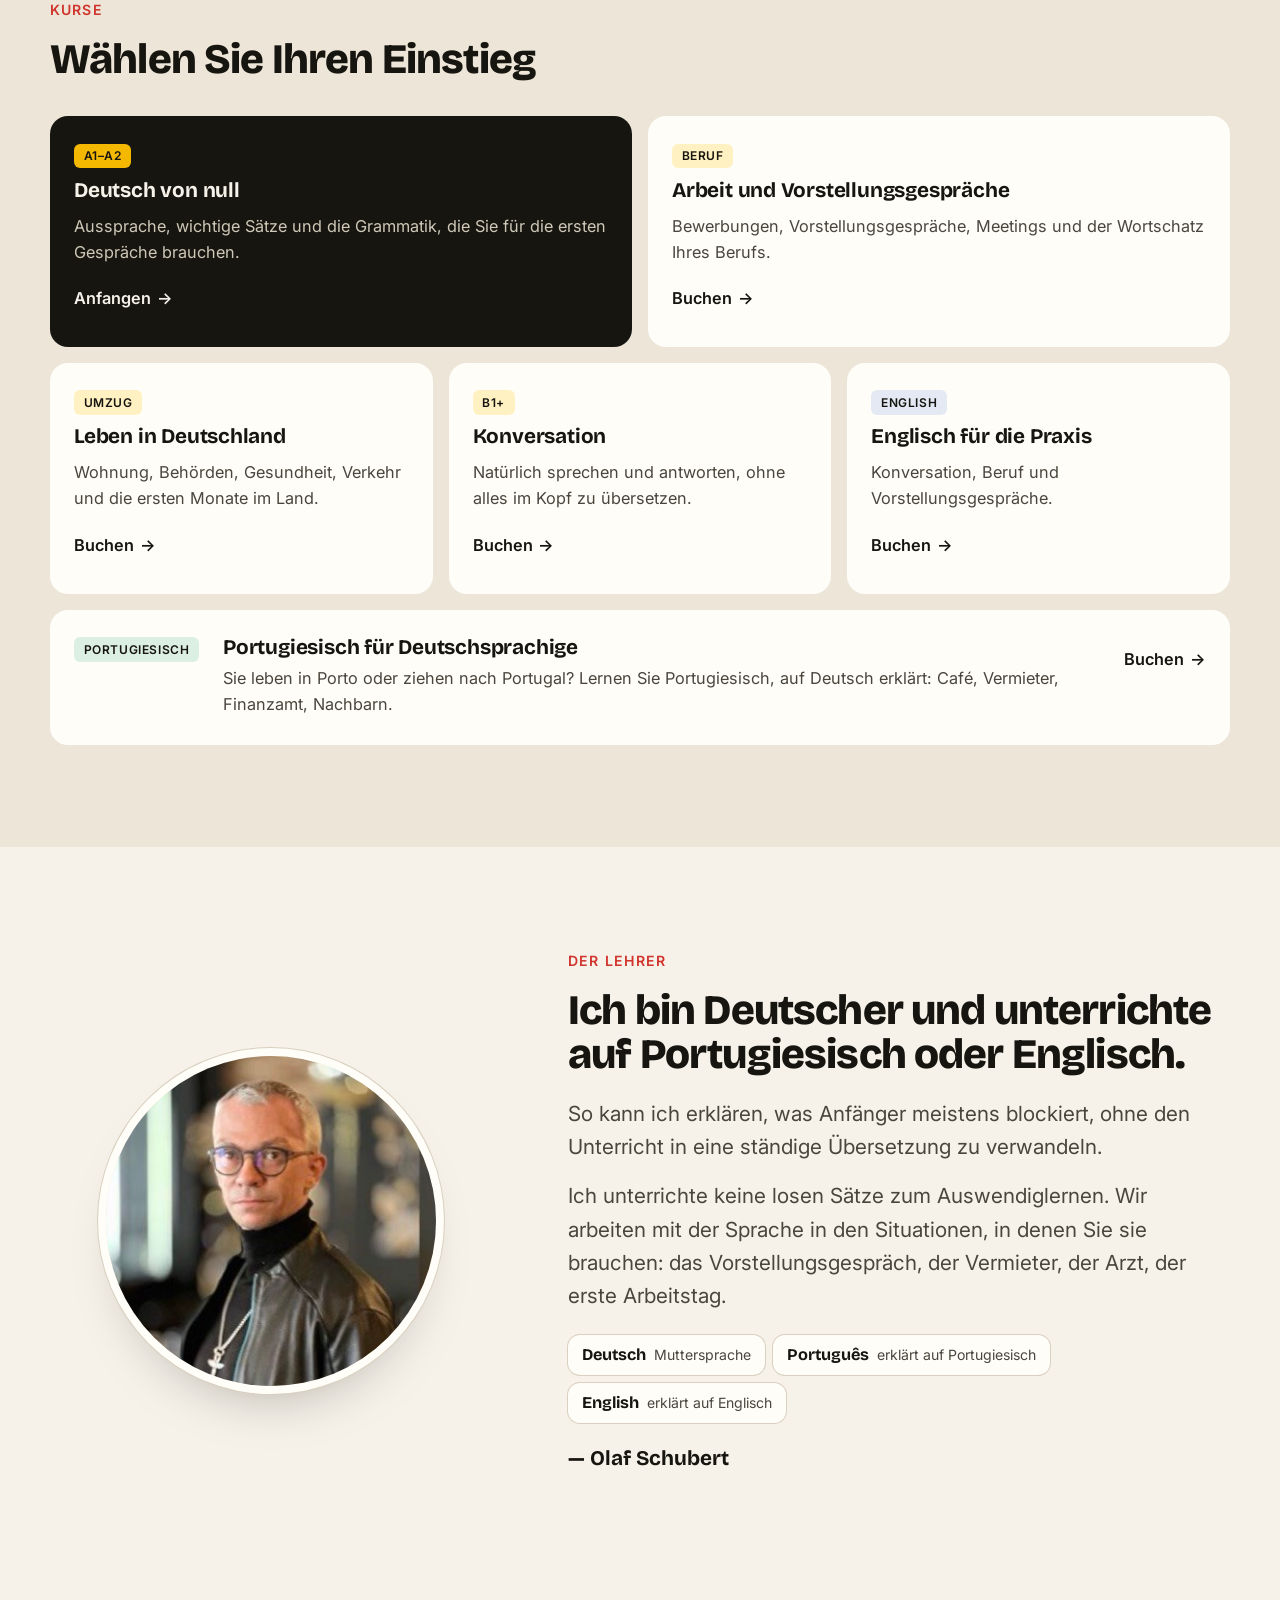
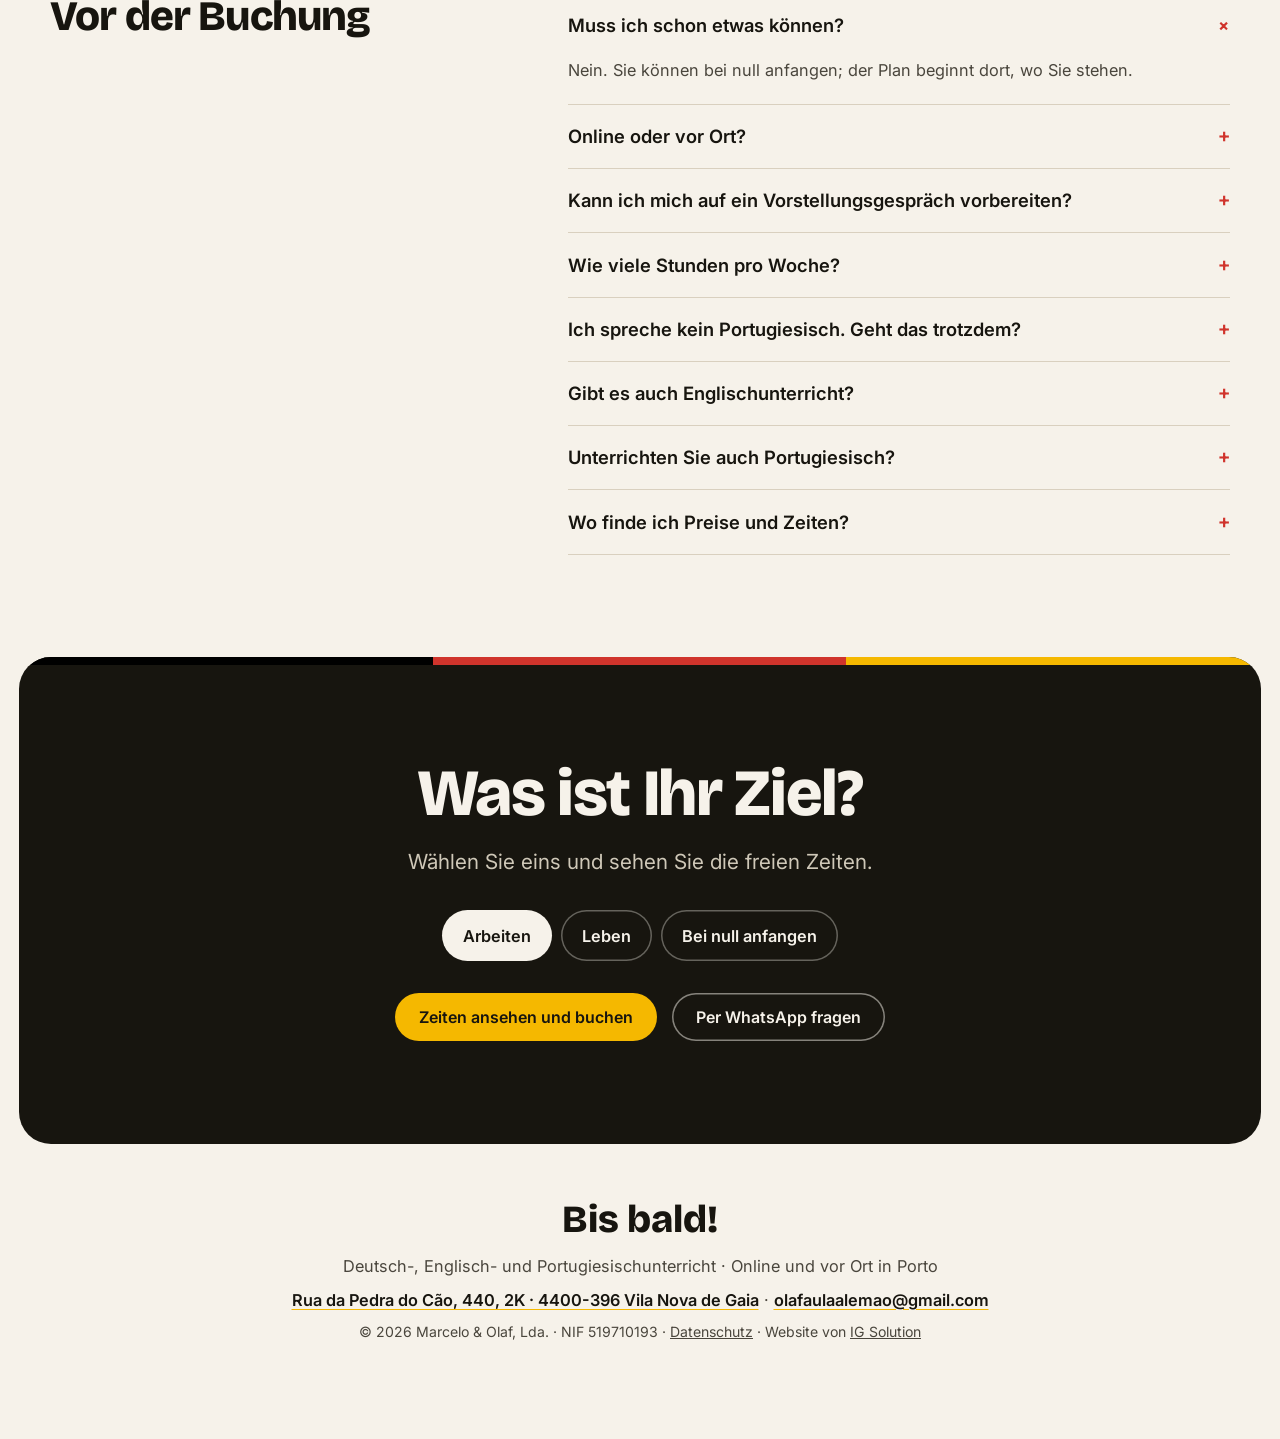
==== commit 7f70410a: "Política de privacidade em PT, EN e DE Co-Authored-By: Claude Opus 5.5 <noreply@anthropic.com>" ====
--- a/de/index.html
+++ b/de/index.html
@@ -21,7 +21,7 @@
   <link rel="preconnect" href="https://fonts.googleapis.com">
   <link rel="preconnect" href="https://fonts.gstatic.com" crossorigin>
   <link href="https://fonts.googleapis.com/css2?family=Bricolage+Grotesque:opsz,wght@12..96,500;12..96,700;12..96,800&family=Inter:wght@400;500;600&display=swap" rel="stylesheet">
-  <link rel="stylesheet" href="../styles.css?v=1794501172">
+  <link rel="stylesheet" href="../styles.css?v=1794508810">
   <script>document.documentElement.classList.add('js')</script>
   <script type="application/ld+json">
   {
@@ -381,12 +381,12 @@
       <p class="foot__bye" lang="de">Bis bald!</p>
       <p><span data-lang="de">Deutsch-, Englisch- und Portugiesischunterricht · Online und vor Ort in Porto</span></p>
       <p class="foot__addr"><a href="https://www.google.com/maps/search/?api=1&amp;query=Rua+da+Pedra+do+C%C3%A3o+440+4400-396+Vila+Nova+de+Gaia" target="_blank" rel="noopener">Rua da Pedra do Cão, 440, 2K · 4400-396 Vila Nova de Gaia</a> · <a href="mailto:olafaulaalemao@gmail.com">olafaulaalemao@gmail.com</a></p>
-      <p class="foot__small">© 2026 Marcelo &amp; Olaf, Lda. · NIF 519710193 · <span data-lang="de">Website von</span> <a href="https://igsolutiondigital.com" target="_blank" rel="noopener">IG Solution</a></p>
+      <p class="foot__small">© 2026 Marcelo &amp; Olaf, Lda. · NIF 519710193 · <a href="../de/datenschutz/"><span data-lang="de">Datenschutz</span></a> · <span data-lang="de">Website von</span> <a href="https://igsolutiondigital.com" target="_blank" rel="noopener">IG Solution</a></p>
     </div>
   </footer>
 
   <a class="float-cta booking-link" href="#marcar"><span data-lang="de">Stunde buchen</span></a>
 
-  <script src="../script.js?v=1794501172"></script>
+  <script src="../script.js?v=1794508810"></script>
 </body>
 </html>
--- a/styles.css
+++ b/styles.css
@@ -432,3 +432,14 @@
   .js [data-reveal] { opacity: 1; transform: none; }
   .lvl__bar span { width: var(--de); }
 }
+
+/* política de privacidade */
+.legal { max-width: 760px; padding: 3rem 0 5rem; }
+.legal__top { display: flex; justify-content: space-between; gap: 1rem; font-size: var(--fs-small); font-weight: 600; margin: 0 0 2.5rem; }
+.legal h1 { font-size: var(--fs-h2); margin-bottom: .6rem; }
+.legal__date { font-size: var(--fs-small); color: var(--ink-2); margin: 0 0 1.5rem; }
+.legal__lead { font-size: var(--fs-lead); margin: 0 0 2rem; }
+.legal h2 { font-size: var(--fs-h3); margin: 2.2rem 0 .7rem; }
+.legal p, .legal li { color: var(--ink-2); line-height: 1.65; }
+.legal ul { padding-left: 1.2rem; display: grid; gap: .4rem; }
+.legal a { text-decoration-color: var(--gold); text-underline-offset: 3px; }
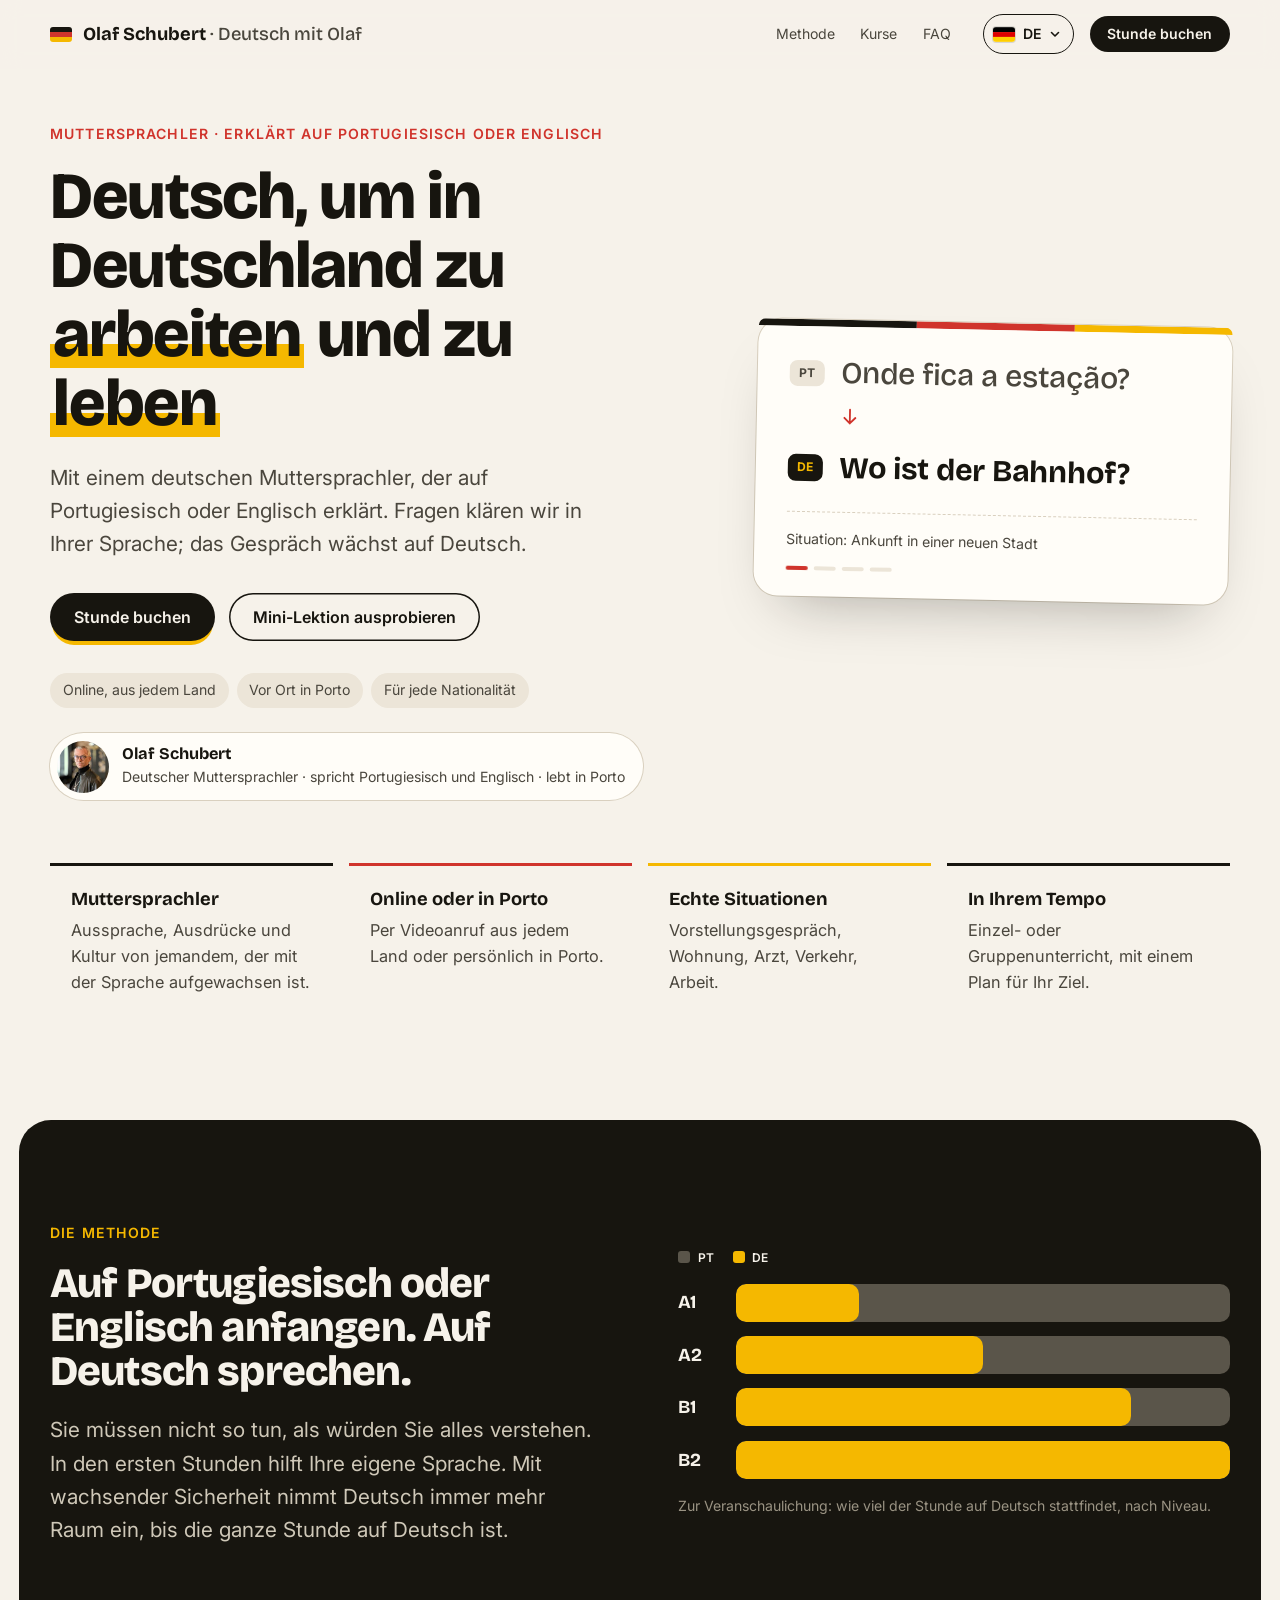
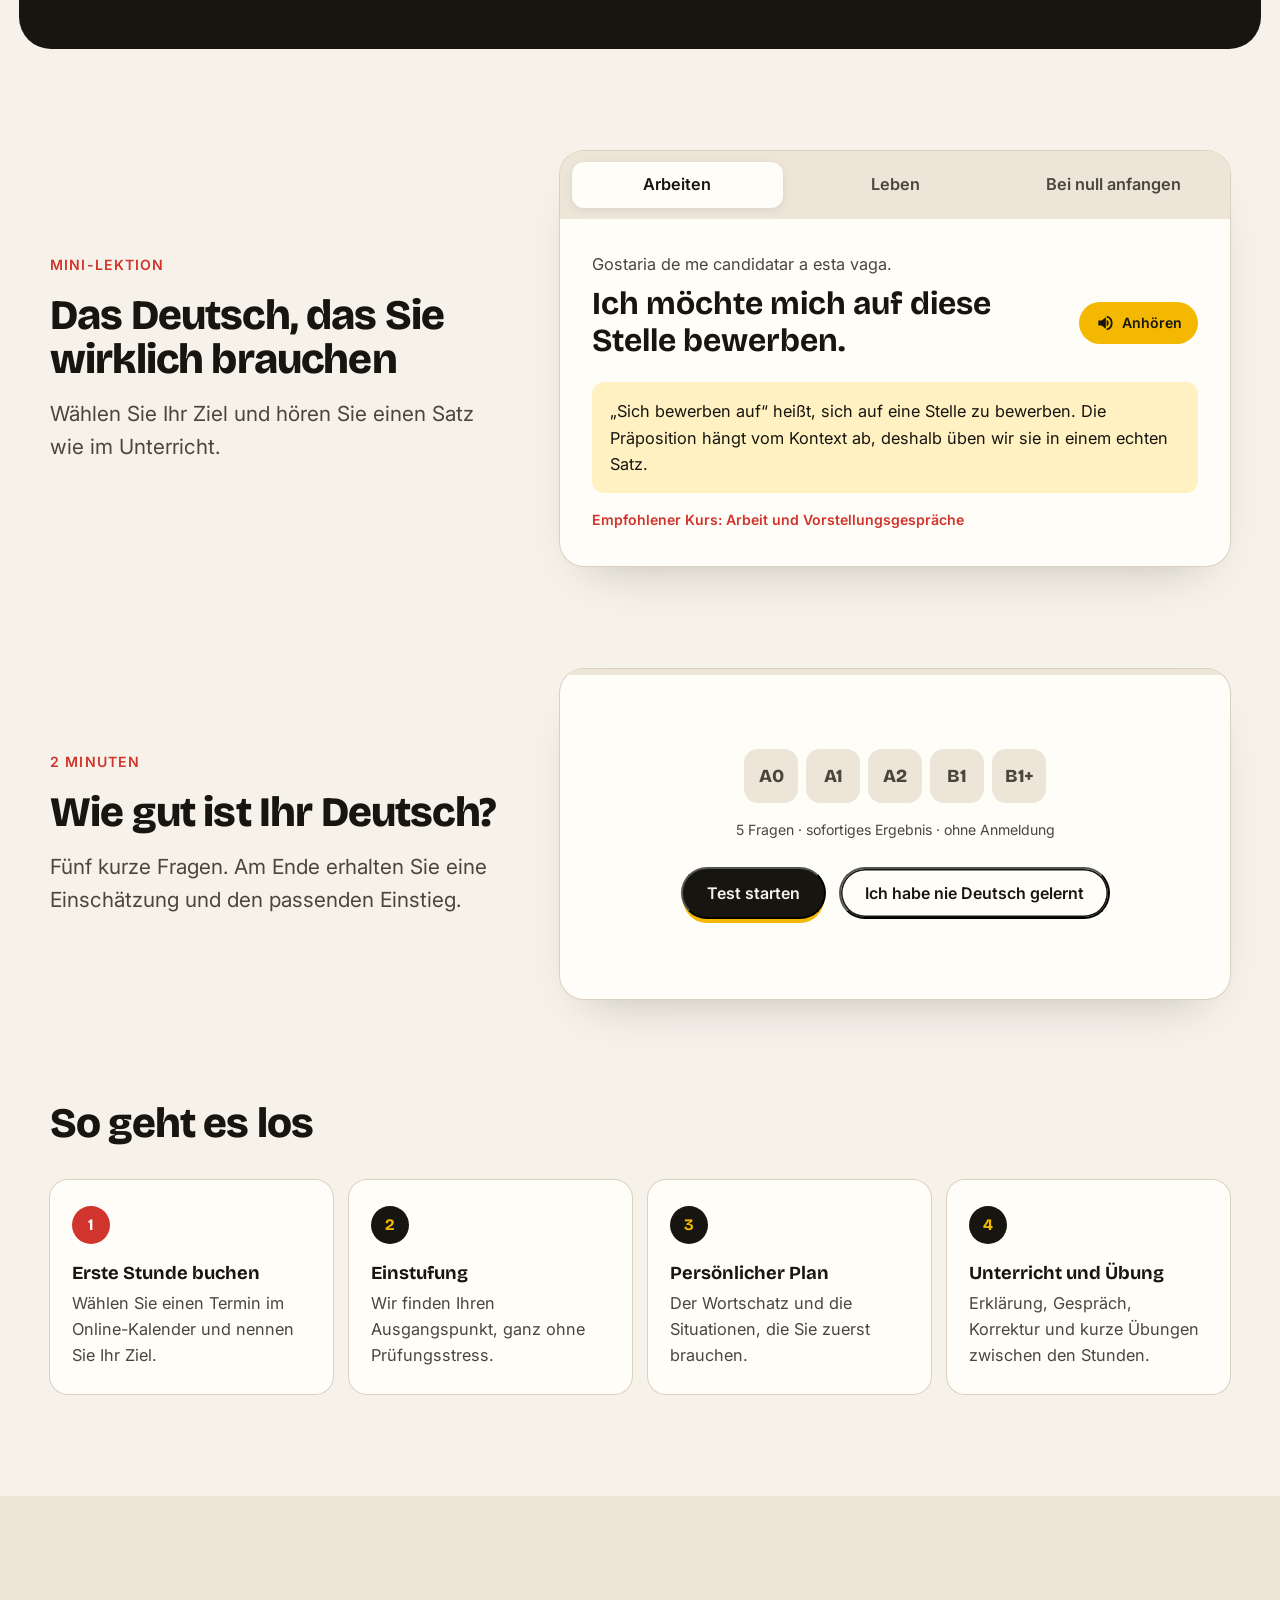
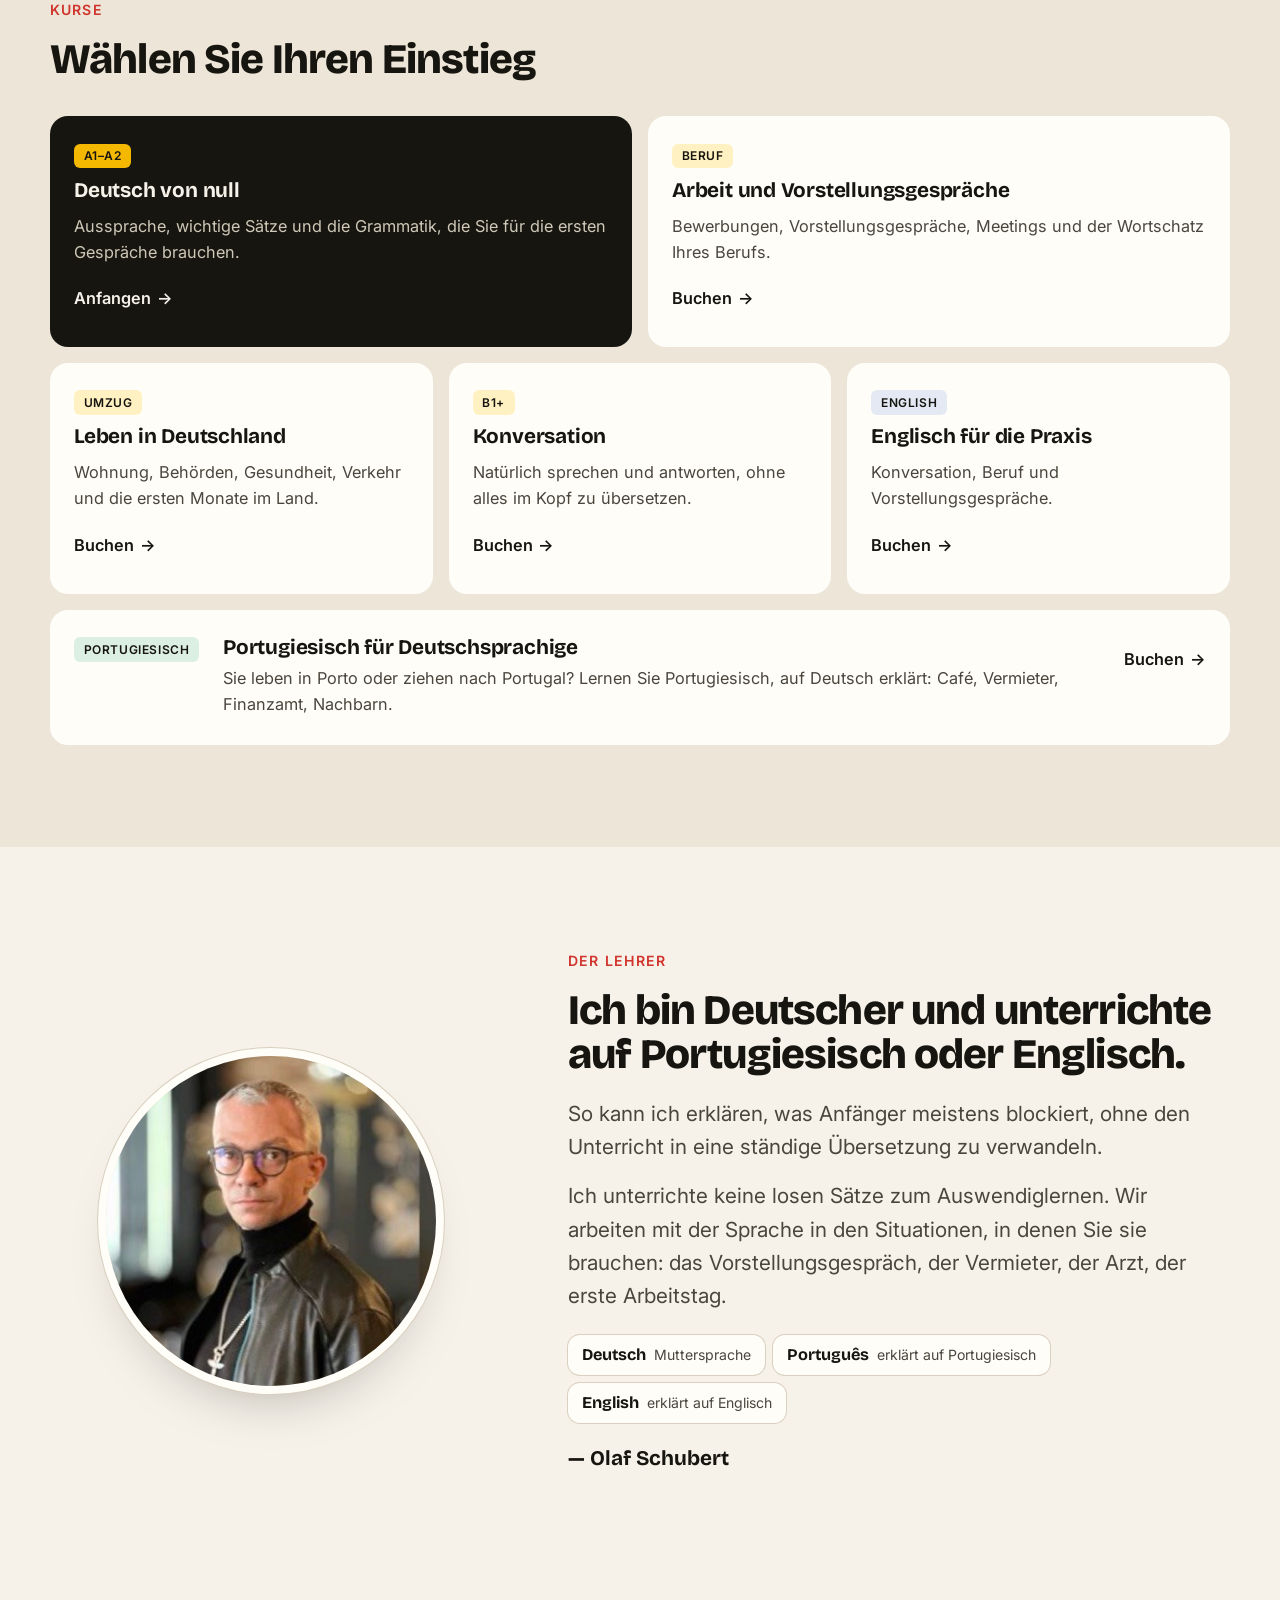
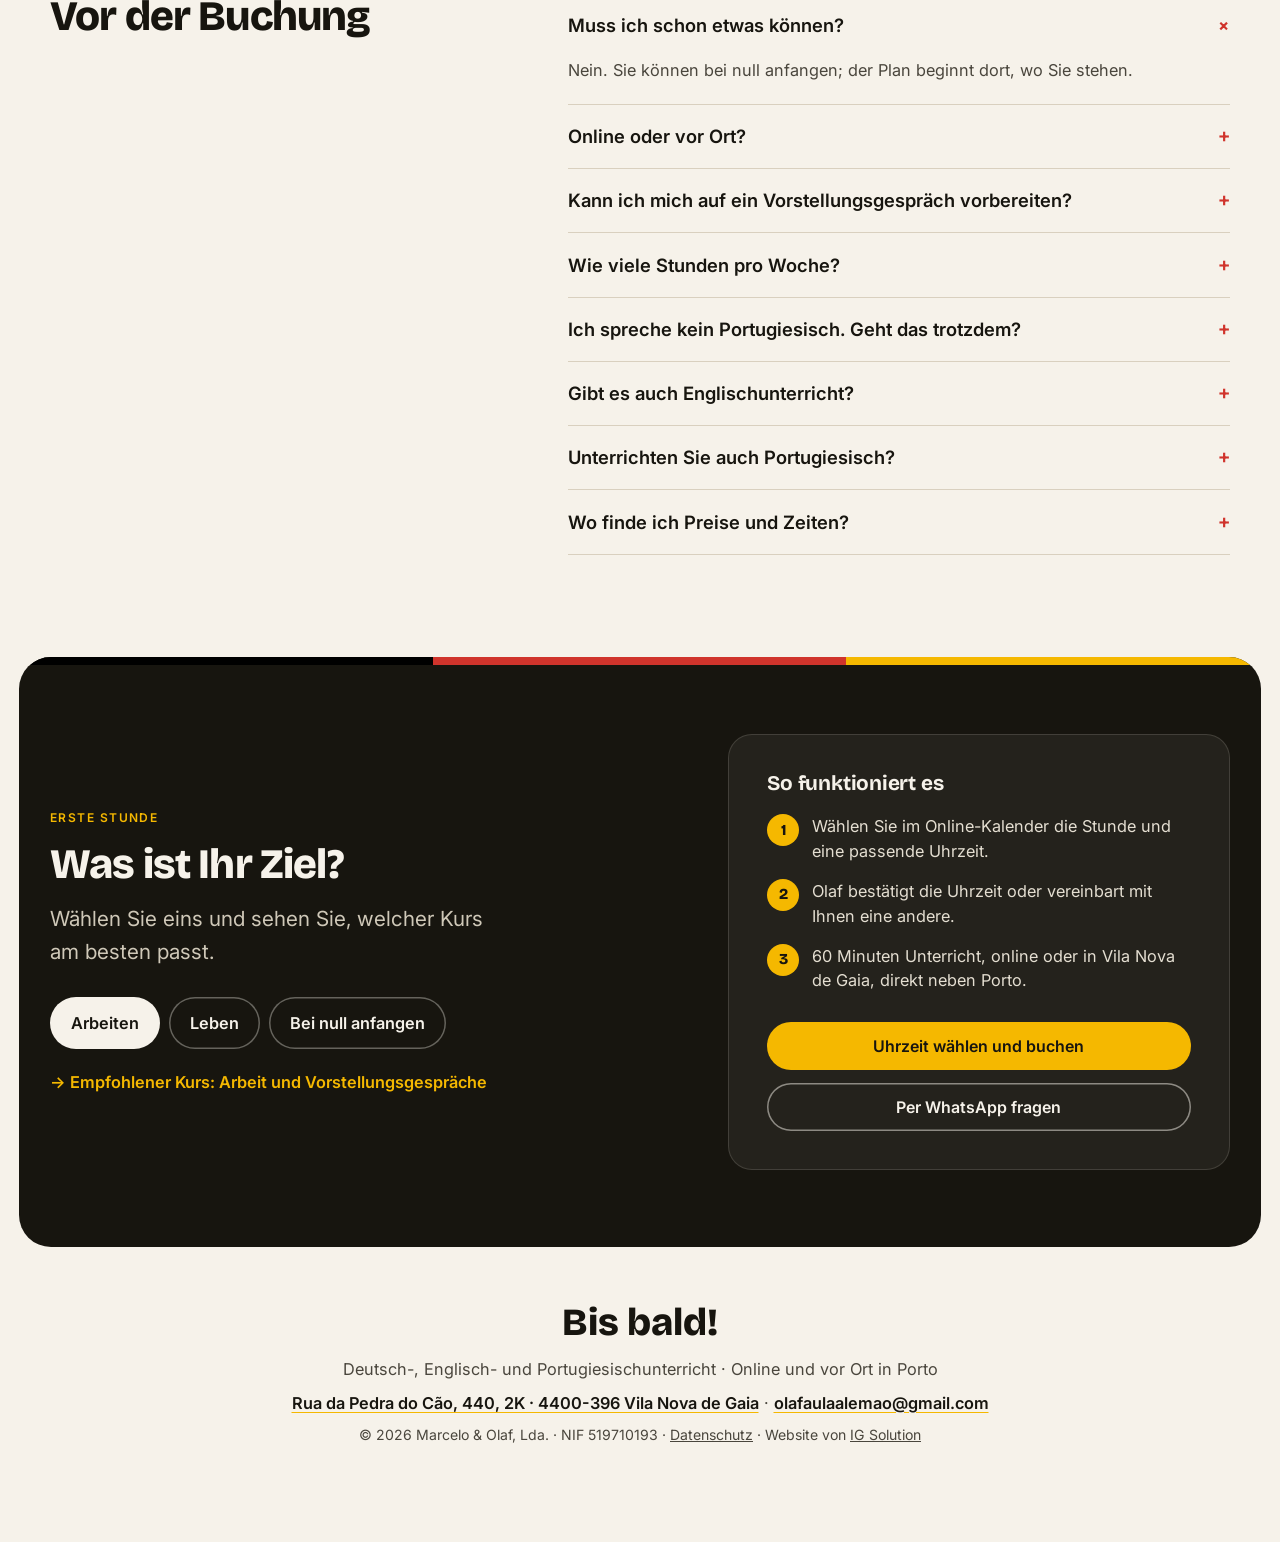
==== commit 290d82d3: "Secção de marcação: objetivo e como funciona, hora combinada Co-Authored-By: Claude Opus 5.5 <norepl" ====
--- a/de/index.html
+++ b/de/index.html
@@ -21,7 +21,7 @@
   <link rel="preconnect" href="https://fonts.googleapis.com">
   <link rel="preconnect" href="https://fonts.gstatic.com" crossorigin>
   <link href="https://fonts.googleapis.com/css2?family=Bricolage+Grotesque:opsz,wght@12..96,500;12..96,700;12..96,800&family=Inter:wght@400;500;600&display=swap" rel="stylesheet">
-  <link rel="stylesheet" href="../styles.css?v=1794508810">
+  <link rel="stylesheet" href="../styles.css?v=1794509189">
   <script>document.documentElement.classList.add('js')</script>
   <script type="application/ld+json">
   {
@@ -360,17 +360,29 @@
     <!-- CTA -->
     <section class="cta" id="marcar" aria-labelledby="cta-title">
       <div class="wrap cta__in" data-reveal>
-        <h2 id="cta-title"><span data-lang="de">Was ist Ihr Ziel?</span></h2>
-        <p><span data-lang="de">Wählen Sie eins und sehen Sie die freien Zeiten.</span></p>
-        <fieldset class="goals">
-          <legend class="sr"><span data-lang="de">Ziel</span></legend>
-          <label><input type="radio" name="goal" value="work" checked><span><span data-lang="de">Arbeiten</span></span></label>
-          <label><input type="radio" name="goal" value="life"><span><span data-lang="de">Leben</span></span></label>
-          <label><input type="radio" name="goal" value="start"><span><span data-lang="de">Bei null anfangen</span></span></label>
-        </fieldset>
-        <div class="cta__actions">
-          <a class="btn btn--light" id="agenda-link" href="https://agendaig.com" target="_blank" rel="noopener"><span data-lang="de">Zeiten ansehen und buchen</span></a>
-          <a class="btn btn--line" id="whatsapp-link" href="https://wa.me/" target="_blank" rel="noopener"><span data-lang="de">Per WhatsApp fragen</span></a>
+        <div class="cta__pick">
+          <p class="cta__eyebrow"><span data-lang="de">Erste Stunde</span></p>
+          <h2 id="cta-title"><span data-lang="de">Was ist Ihr Ziel?</span></h2>
+          <p class="cta__lead"><span data-lang="de">Wählen Sie eins und sehen Sie, welcher Kurs am besten passt.</span></p>
+          <fieldset class="goals">
+            <legend class="sr"><span data-lang="de">Ziel</span></legend>
+            <label><input type="radio" name="goal" value="work" checked><span><span data-lang="de">Arbeiten</span></span></label>
+            <label><input type="radio" name="goal" value="life"><span><span data-lang="de">Leben</span></span></label>
+            <label><input type="radio" name="goal" value="start"><span><span data-lang="de">Bei null anfangen</span></span></label>
+          </fieldset>
+          <p class="cta__track" id="cta-track" aria-live="polite"></p>
+        </div>
+        <div class="cta__how">
+          <h3><span data-lang="de">So funktioniert es</span></h3>
+          <ol class="cta__steps">
+            <li><span data-lang="de">Wählen Sie im Online-Kalender die Stunde und eine passende Uhrzeit.</span></li>
+            <li><span data-lang="de">Olaf bestätigt die Uhrzeit oder vereinbart mit Ihnen eine andere.</span></li>
+            <li><span data-lang="de">60 Minuten Unterricht, online oder in Vila Nova de Gaia, direkt neben Porto.</span></li>
+          </ol>
+          <div class="cta__actions">
+            <a class="btn btn--light" id="agenda-link" href="https://agendaig.com" target="_blank" rel="noopener"><span data-lang="de">Uhrzeit wählen und buchen</span></a>
+            <a class="btn btn--line" id="whatsapp-link" href="https://wa.me/" target="_blank" rel="noopener"><span data-lang="de">Per WhatsApp fragen</span></a>
+          </div>
         </div>
       </div>
     </section>
@@ -387,6 +399,6 @@
 
   <a class="float-cta booking-link" href="#marcar"><span data-lang="de">Stunde buchen</span></a>
 
-  <script src="../script.js?v=1794508810"></script>
+  <script src="../script.js?v=1794509189"></script>
 </body>
 </html>
--- a/styles.css
+++ b/styles.css
@@ -333,17 +333,27 @@
 .faq details p { color: var(--ink-2); padding-bottom: 1.3rem; max-width: 40rem; }
 
 /* ---------- cta ---------- */
-.cta { background: var(--ink); color: var(--paper); padding: var(--gap) 0; border-radius: 32px; margin: 0 clamp(.5rem, 1.5vw, 1.25rem); text-align: center; position: relative; overflow: hidden; }
+.cta { background: var(--ink); color: var(--paper); padding: clamp(3.5rem, 6vw, 5.5rem) 0; border-radius: 32px; margin: 0 clamp(.5rem, 1.5vw, 1.25rem); position: relative; overflow: hidden; }
+.cta__in { display: grid; grid-template-columns: 1.1fr .9fr; gap: clamp(2rem, 5vw, 4.5rem); align-items: center; }
+.cta__eyebrow { margin: 0 0 .9rem; font-size: var(--fs-tag); font-weight: 600; letter-spacing: .12em; text-transform: uppercase; color: var(--gold); }
 .cta::before { content: ""; position: absolute; inset: 0 0 auto; height: 8px; background: linear-gradient(90deg, #000 33.3%, var(--red) 33.3% 66.6%, var(--gold) 66.6%); }
-.cta h2 { font-size: var(--fs-h1); margin-bottom: 1rem; }
-.cta p { color: #cfc8b8; font-size: var(--fs-lead); margin-bottom: 2rem; }
-.goals { border: 0; padding: 0; margin: 0 0 2rem; display: flex; justify-content: center; flex-wrap: wrap; gap: .6rem; }
+.cta h2 { font-size: var(--fs-h2); margin-bottom: 1rem; }
+.cta__lead { color: #cfc8b8; font-size: var(--fs-lead); margin: 0 0 1.8rem; max-width: 34ch; }
+.cta__track { margin: 1.3rem 0 0; min-height: 1.5em; font-weight: 600; color: var(--gold); }
+.cta__track::before { content: "→ "; }
+.cta__how { background: rgba(246,242,234,.06); border: 1px solid rgba(246,242,234,.14); border-radius: 24px; padding: clamp(1.6rem, 3vw, 2.4rem); }
+.cta__how h3 { font-size: var(--fs-h3); margin-bottom: 1.2rem; }
+.cta__steps { list-style: none; counter-reset: step; margin: 0 0 1.8rem; padding: 0; display: grid; gap: 1rem; }
+.cta__steps li { counter-increment: step; display: grid; grid-template-columns: 2rem 1fr; gap: .8rem; align-items: start; color: #e4ded1; line-height: 1.5; }
+.cta__steps li::before { content: counter(step); display: grid; place-items: center; width: 2rem; height: 2rem; border-radius: 50%; background: var(--gold); color: var(--ink); font: 800 .95rem/1 var(--display); }
+.goals { border: 0; padding: 0; margin: 0; display: flex; flex-wrap: wrap; gap: .6rem; }
 .goals label { cursor: pointer; }
 .goals input { position: absolute; opacity: 0; }
 .goals label > span { display: block; padding: .8rem 1.3rem; border-radius: 999px; box-shadow: inset 0 0 0 1.5px rgba(246,242,234,.35); font-weight: 600; transition: background .25s, color .25s, box-shadow .25s; }
 .goals input:checked + span { background: var(--paper); color: var(--ink); box-shadow: none; }
 .goals input:focus-visible + span { outline: 3px solid var(--gold); outline-offset: 3px; }
-.cta__actions { display: flex; justify-content: center; flex-wrap: wrap; gap: .9rem; }
+.cta__actions { display: flex; flex-wrap: wrap; gap: .8rem; }
+.cta__actions .btn { flex: 1 1 auto; justify-content: center; }
 
 /* ---------- rodapé ---------- */
 .foot { padding: 3.5rem 0 6rem; }
@@ -443,3 +453,7 @@
 .legal p, .legal li { color: var(--ink-2); line-height: 1.65; }
 .legal ul { padding-left: 1.2rem; display: grid; gap: .4rem; }
 .legal a { text-decoration-color: var(--gold); text-underline-offset: 3px; }
+
+@media (max-width: 900px) {
+  .cta__in { grid-template-columns: 1fr; }
+}
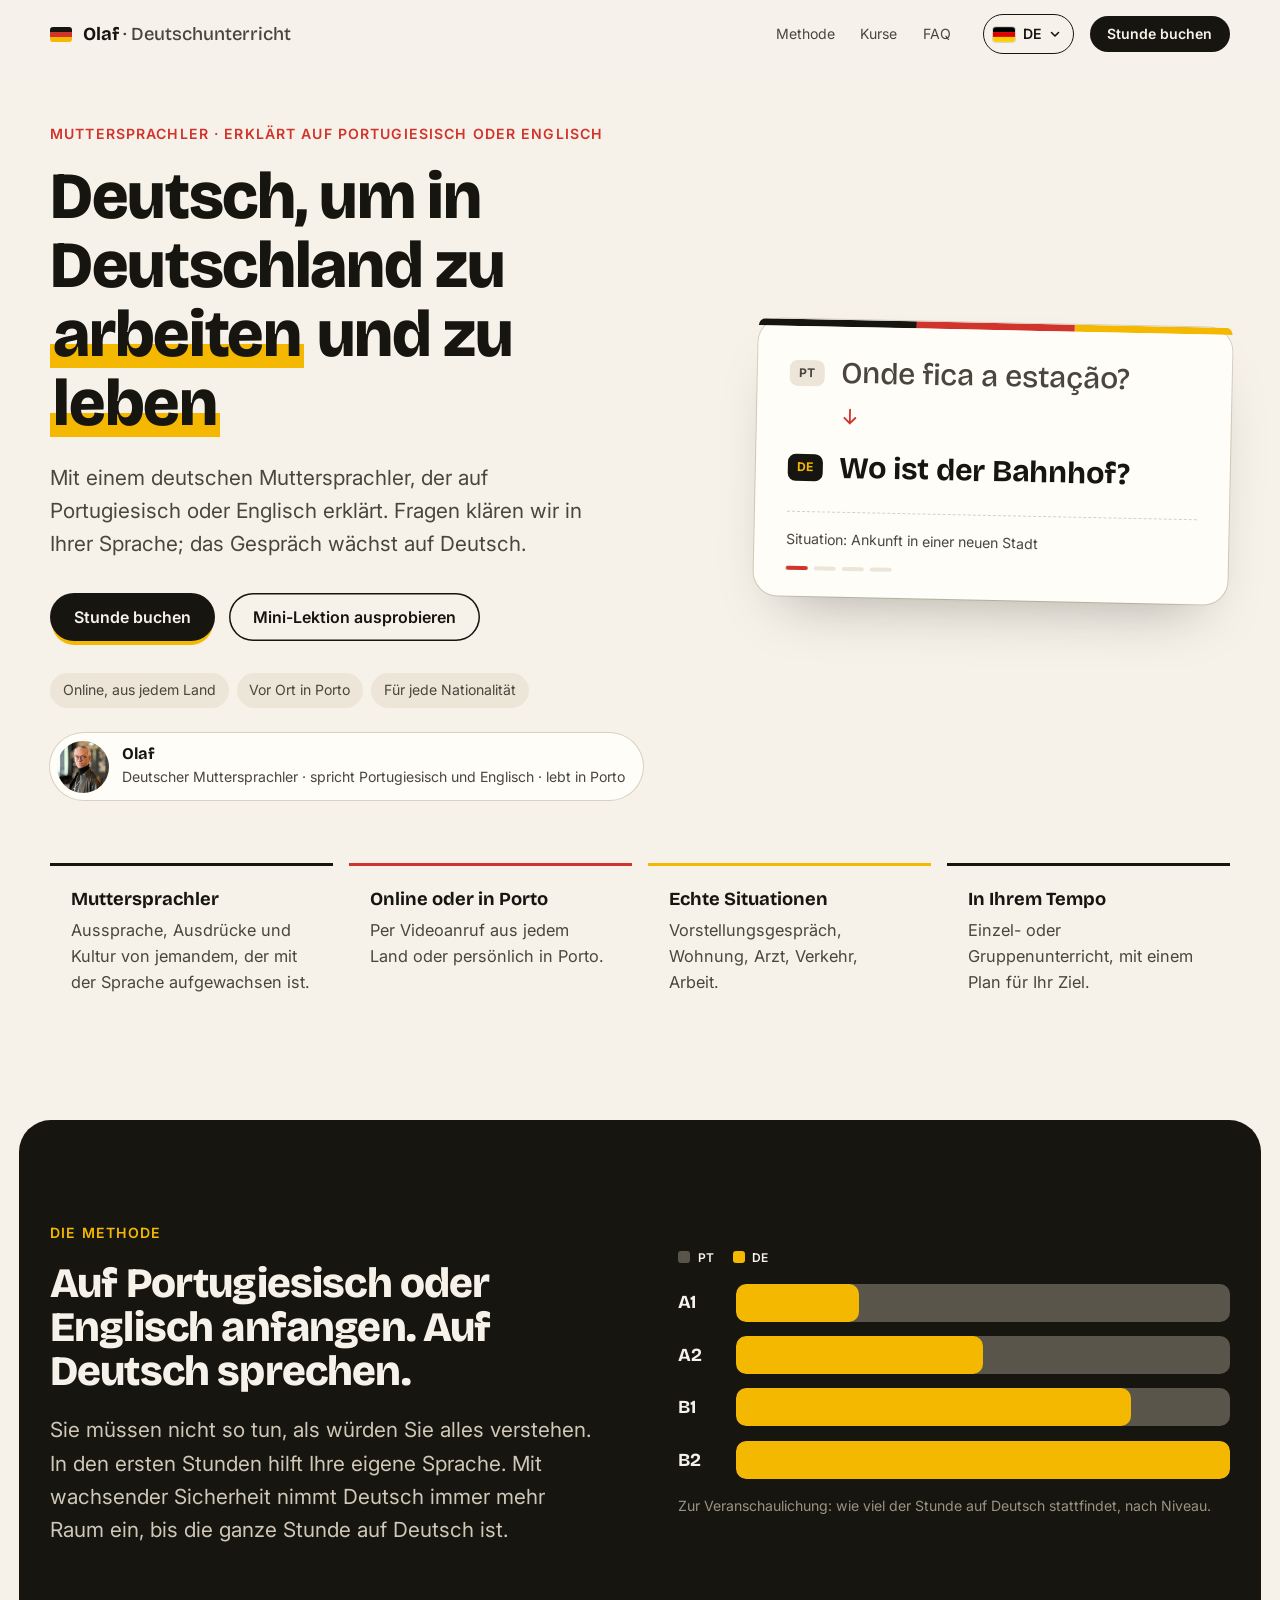
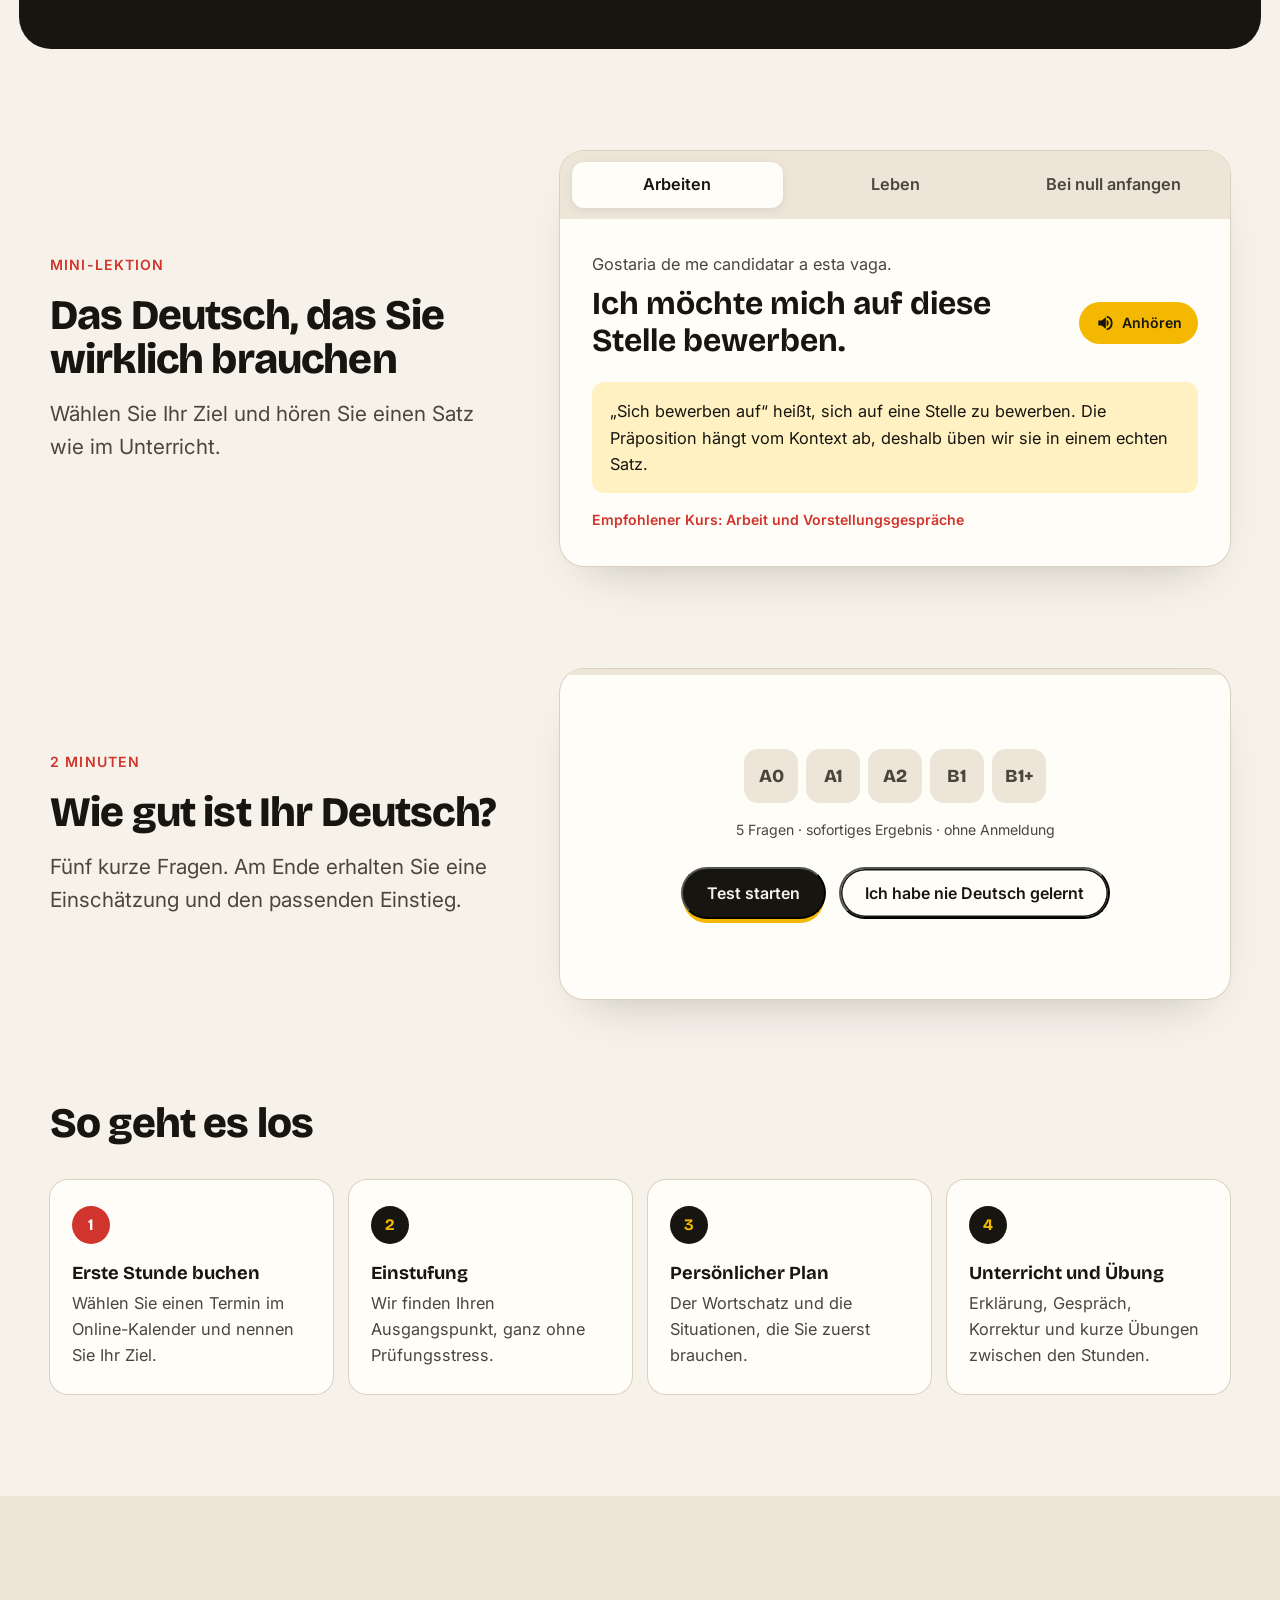
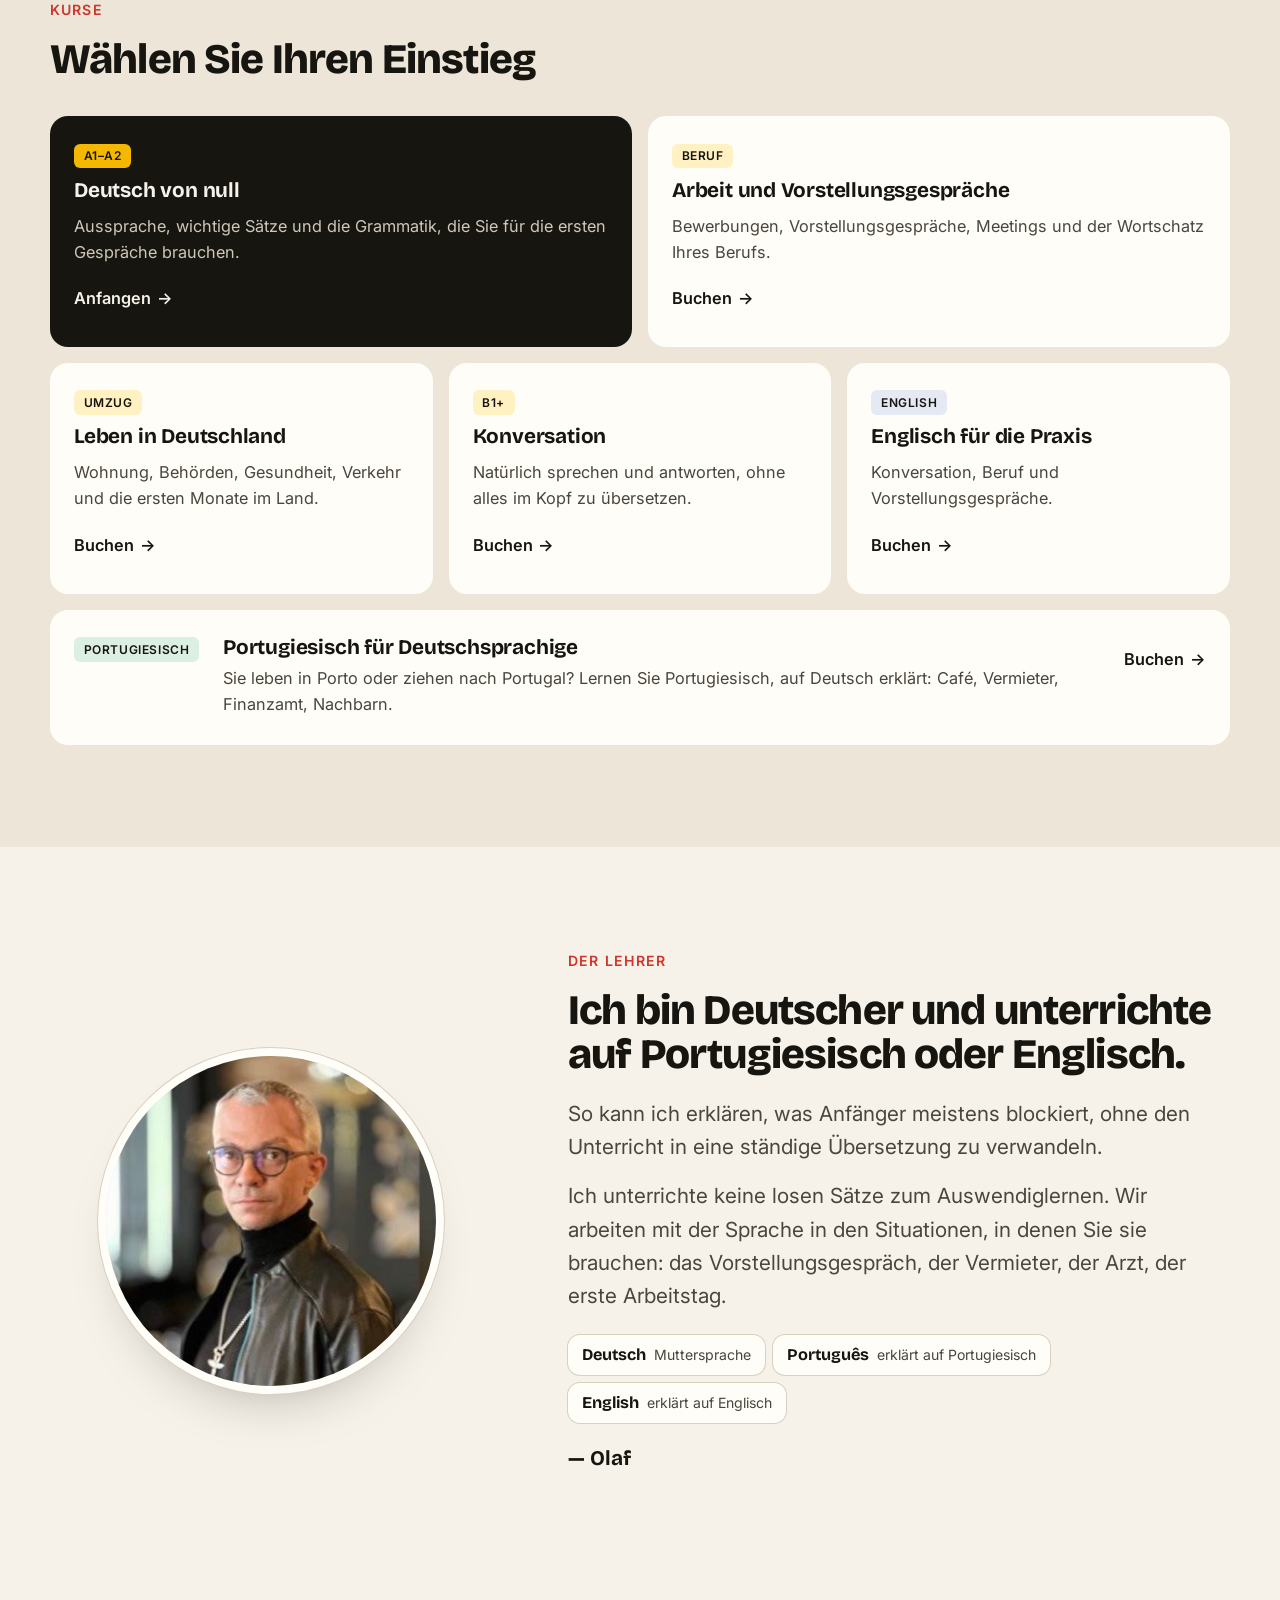
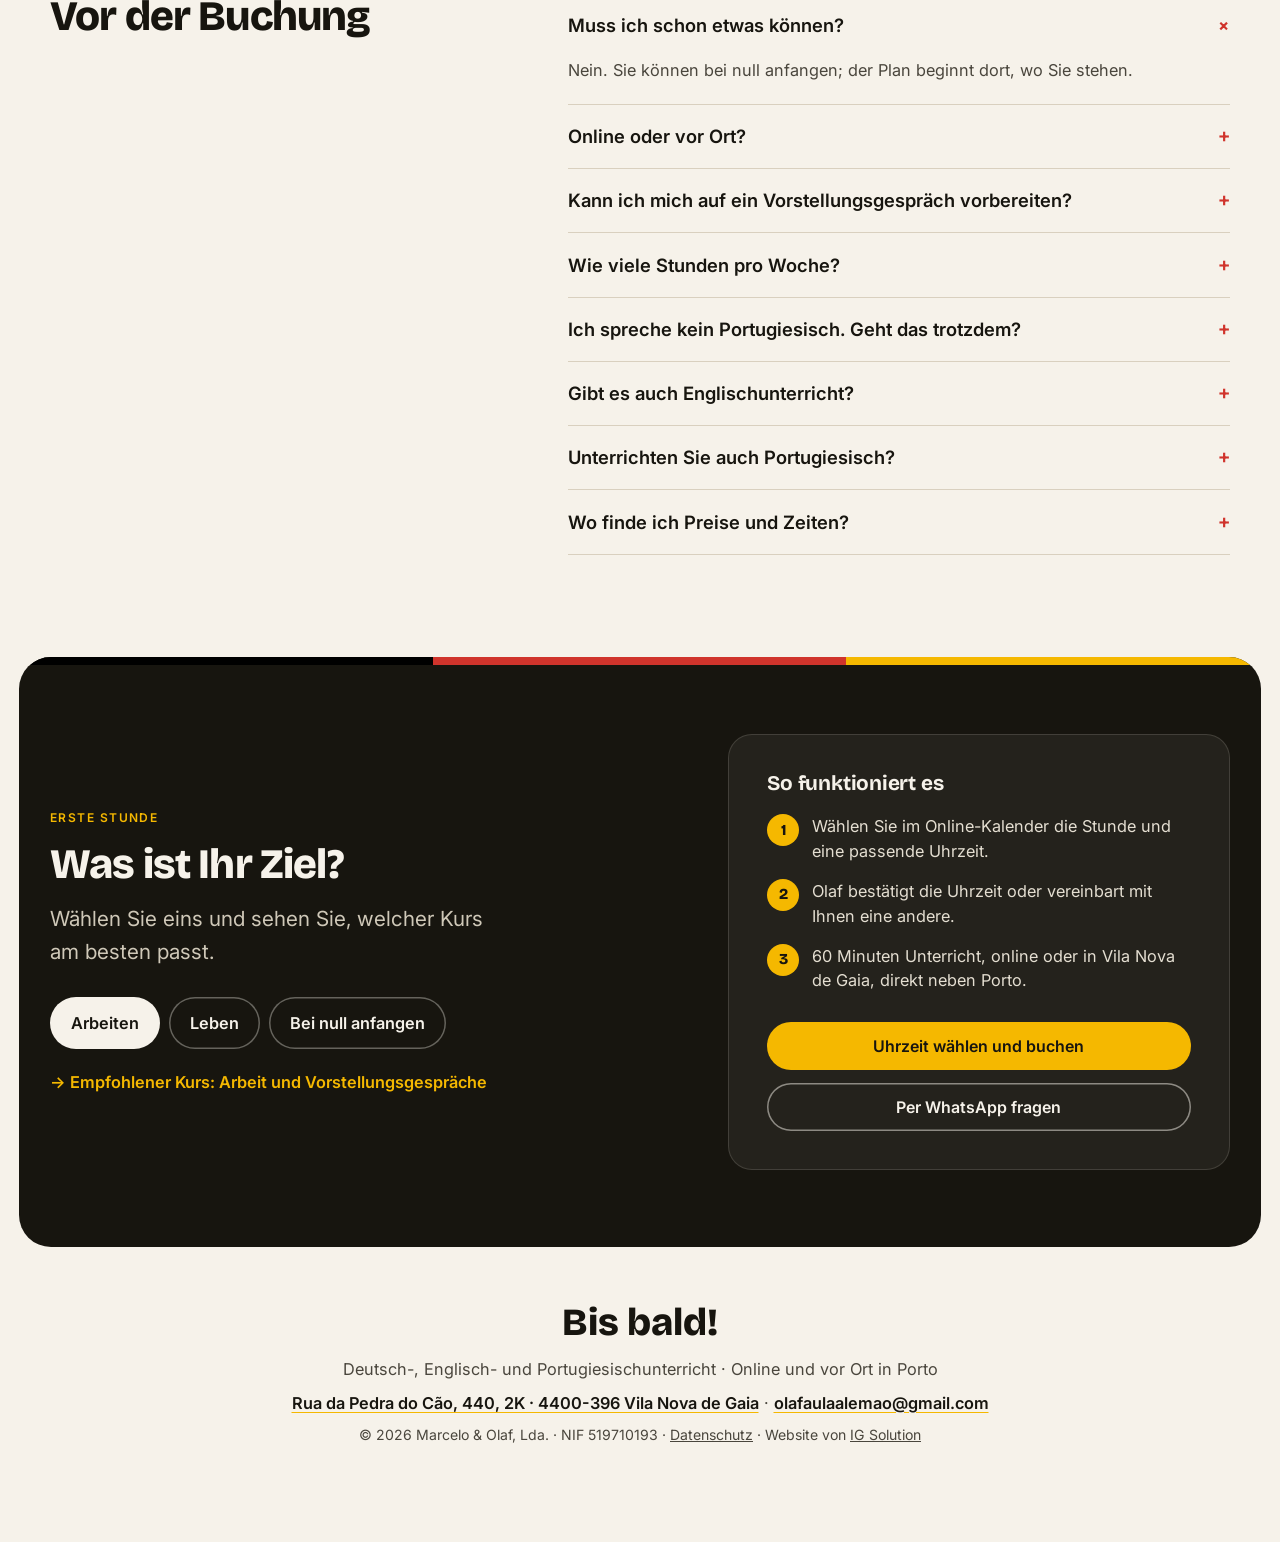
==== commit ac3115b4: "Só o nome Olaf, sem o apelido Co-Authored-By: Claude Opus 5.5 <noreply@anthropic.com>" ====
--- a/de/index.html
+++ b/de/index.html
@@ -3,16 +3,16 @@
 <head>
   <meta charset="utf-8">
   <meta name="viewport" content="width=device-width, initial-scale=1">
-  <title>Deutschunterricht in Porto und online · Olaf Schubert</title>
-  <meta name="description" content="Deutschunterricht mit Olaf Schubert, deutscher Muttersprachler, der auf Portugiesisch oder Englisch erklärt. Vor Ort in Porto oder online, für jede Nationalität.">
+  <title>Deutschunterricht in Porto und online · Olaf</title>
+  <meta name="description" content="Deutschunterricht mit Olaf, deutscher Muttersprachler, der auf Portugiesisch oder Englisch erklärt. Vor Ort in Porto oder online, für jede Nationalität.">
   <link rel="canonical" href="https://aulascomolaf.com/de/">
   <link rel="alternate" hreflang="pt" href="https://aulascomolaf.com/">
   <link rel="alternate" hreflang="en" href="https://aulascomolaf.com/en/">
   <link rel="alternate" hreflang="de" href="https://aulascomolaf.com/de/">
   <link rel="alternate" hreflang="x-default" href="https://aulascomolaf.com/">
   <link rel="icon" href="data:image/svg+xml,%3Csvg xmlns=%22http://www.w3.org/2000/svg%22 viewBox=%220 0 30 30%22%3E%3Crect width=%2230%22 height=%2230%22 rx=%227%22 fill=%22%2317150f%22/%3E%3Crect x=%226%22 y=%228%22 width=%2218%22 height=%224.6%22 fill=%22%23000%22/%3E%3Crect x=%226%22 y=%2212.6%22 width=%2218%22 height=%224.6%22 fill=%22%23d0342c%22/%3E%3Crect x=%226%22 y=%2217.2%22 width=%2218%22 height=%224.6%22 fill=%22%23f5b800%22/%3E%3C/svg%3E">
-  <meta property="og:title" content="Deutschunterricht in Porto und online · Olaf Schubert">
-  <meta property="og:description" content="Deutschunterricht mit Olaf Schubert, deutscher Muttersprachler, der auf Portugiesisch oder Englisch erklärt. Vor Ort in Porto oder online, für jede Nationalität.">
+  <meta property="og:title" content="Deutschunterricht in Porto und online · Olaf">
+  <meta property="og:description" content="Deutschunterricht mit Olaf, deutscher Muttersprachler, der auf Portugiesisch oder Englisch erklärt. Vor Ort in Porto oder online, für jede Nationalität.">
   <meta property="og:locale" content="de_DE">
   <meta property="og:type" content="website">
   <meta property="og:image" content="https://aulascomolaf.com/assets/olaf.jpg">
@@ -21,20 +21,20 @@
   <link rel="preconnect" href="https://fonts.googleapis.com">
   <link rel="preconnect" href="https://fonts.gstatic.com" crossorigin>
   <link href="https://fonts.googleapis.com/css2?family=Bricolage+Grotesque:opsz,wght@12..96,500;12..96,700;12..96,800&family=Inter:wght@400;500;600&display=swap" rel="stylesheet">
-  <link rel="stylesheet" href="../styles.css?v=1794509189">
+  <link rel="stylesheet" href="../styles.css?v=1794934858">
   <script>document.documentElement.classList.add('js')</script>
   <script type="application/ld+json">
   {
     "@context": "https://schema.org",
     "@type": "Service",
-    "name": "Aulas de alemão e inglês com Olaf Schubert",
+    "name": "Aulas de alemão e inglês com Olaf",
     "serviceType": "Aulas de alemão e de inglês, online e presenciais",
     "description": "Aulas de alemão para trabalhar e viver na Alemanha, com um professor alemão que explica em português ou inglês. Presenciais no Porto ou online. Também aulas de inglês.",
     "areaServed": [{ "@type": "City", "name": "Porto" }, { "@type": "City", "name": "Vila Nova de Gaia" }, { "@type": "Country", "name": "Portugal" }, "Online"],
     "availableLanguage": ["pt", "de", "en"],
     "provider": {
       "@type": "Person",
-      "name": "Olaf Schubert",
+      "name": "Olaf",
       "jobTitle": "Professor de alemão e inglês",
       "nationality": "DE",
       "knowsLanguage": ["de", "pt", "en"],
@@ -54,7 +54,7 @@
     <div class="wrap top__in">
       <a class="brand" href="#inicio" aria-label="Início">
         <span class="brand__flag" aria-hidden="true"><i></i><i></i><i></i></span>
-        <span>Olaf Schubert <em data-lang="de">· Deutsch mit Olaf</em></span>
+        <span>Olaf <em data-lang="de">· Deutschunterricht</em></span>
       </a>
       <nav class="top__nav" aria-label="Principal">
         <a href="#metodo"><span data-lang="de">Methode</span></a>
@@ -110,7 +110,7 @@
           <div class="teacher-pill">
             <img src="../assets/olaf.jpg" width="56" height="56" alt="" decoding="async">
             <div>
-              <strong>Olaf Schubert</strong>
+              <strong>Olaf</strong>
               <span><span data-lang="de">Deutscher Muttersprachler · spricht Portugiesisch und Englisch · lebt in Porto</span></span>
             </div>
           </div>
@@ -322,7 +322,7 @@
     <section class="about" aria-labelledby="about-title">
       <div class="wrap about__in">
         <figure class="about__photo" data-reveal>
-          <img src="../assets/olaf.jpg" width="330" height="330" alt="Olaf Schubert" loading="lazy" decoding="async">
+          <img src="../assets/olaf.jpg" width="330" height="330" alt="Olaf" loading="lazy" decoding="async">
         </figure>
         <div class="about__copy" data-reveal>
           <p class="eyebrow"><span data-lang="de">Der Lehrer</span></p>
@@ -335,7 +335,7 @@
             <li><b lang="en">English</b><span data-lang="de">erklärt auf Englisch</span></li>
           </ul>
 
-          <p class="about__sign">— Olaf Schubert</p>
+          <p class="about__sign">— Olaf</p>
         </div>
       </div>
     </section>
@@ -399,6 +399,6 @@
 
   <a class="float-cta booking-link" href="#marcar"><span data-lang="de">Stunde buchen</span></a>
 
-  <script src="../script.js?v=1794509189"></script>
+  <script src="../script.js?v=1794934858"></script>
 </body>
 </html>
